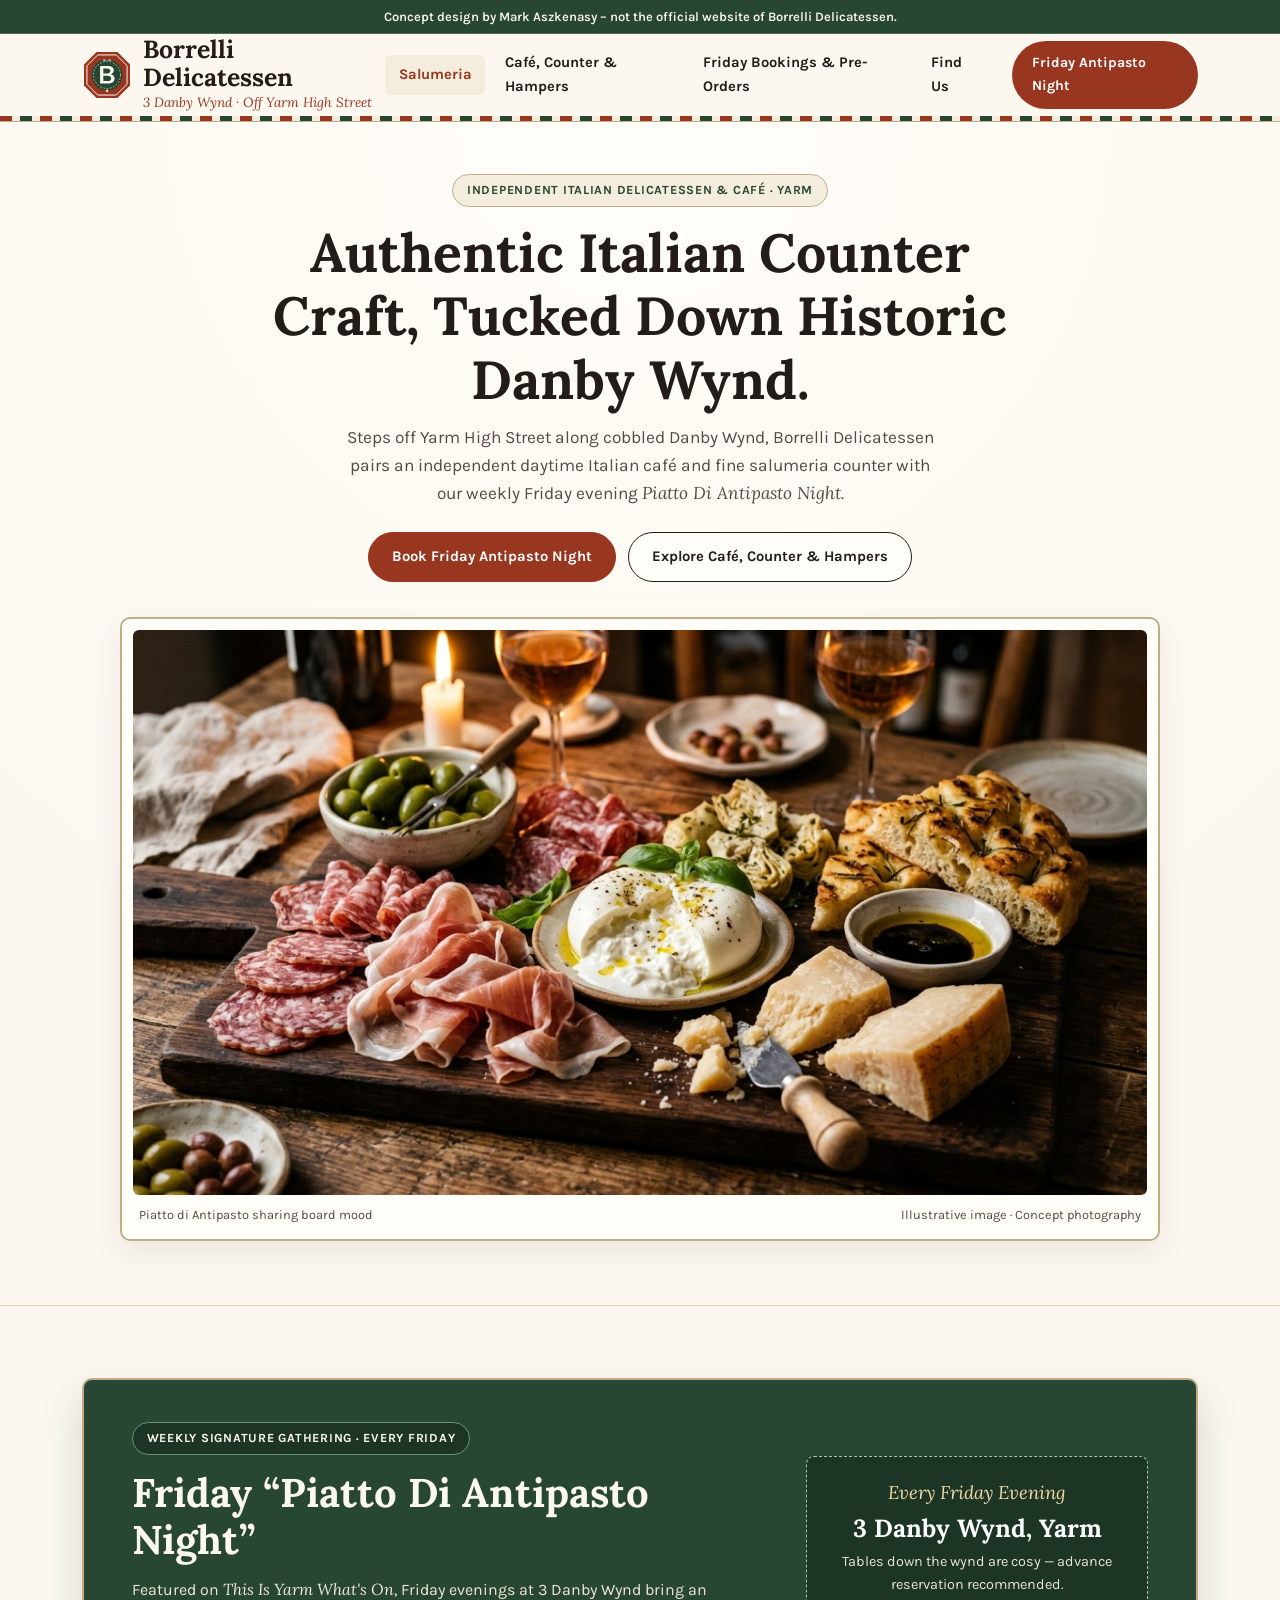
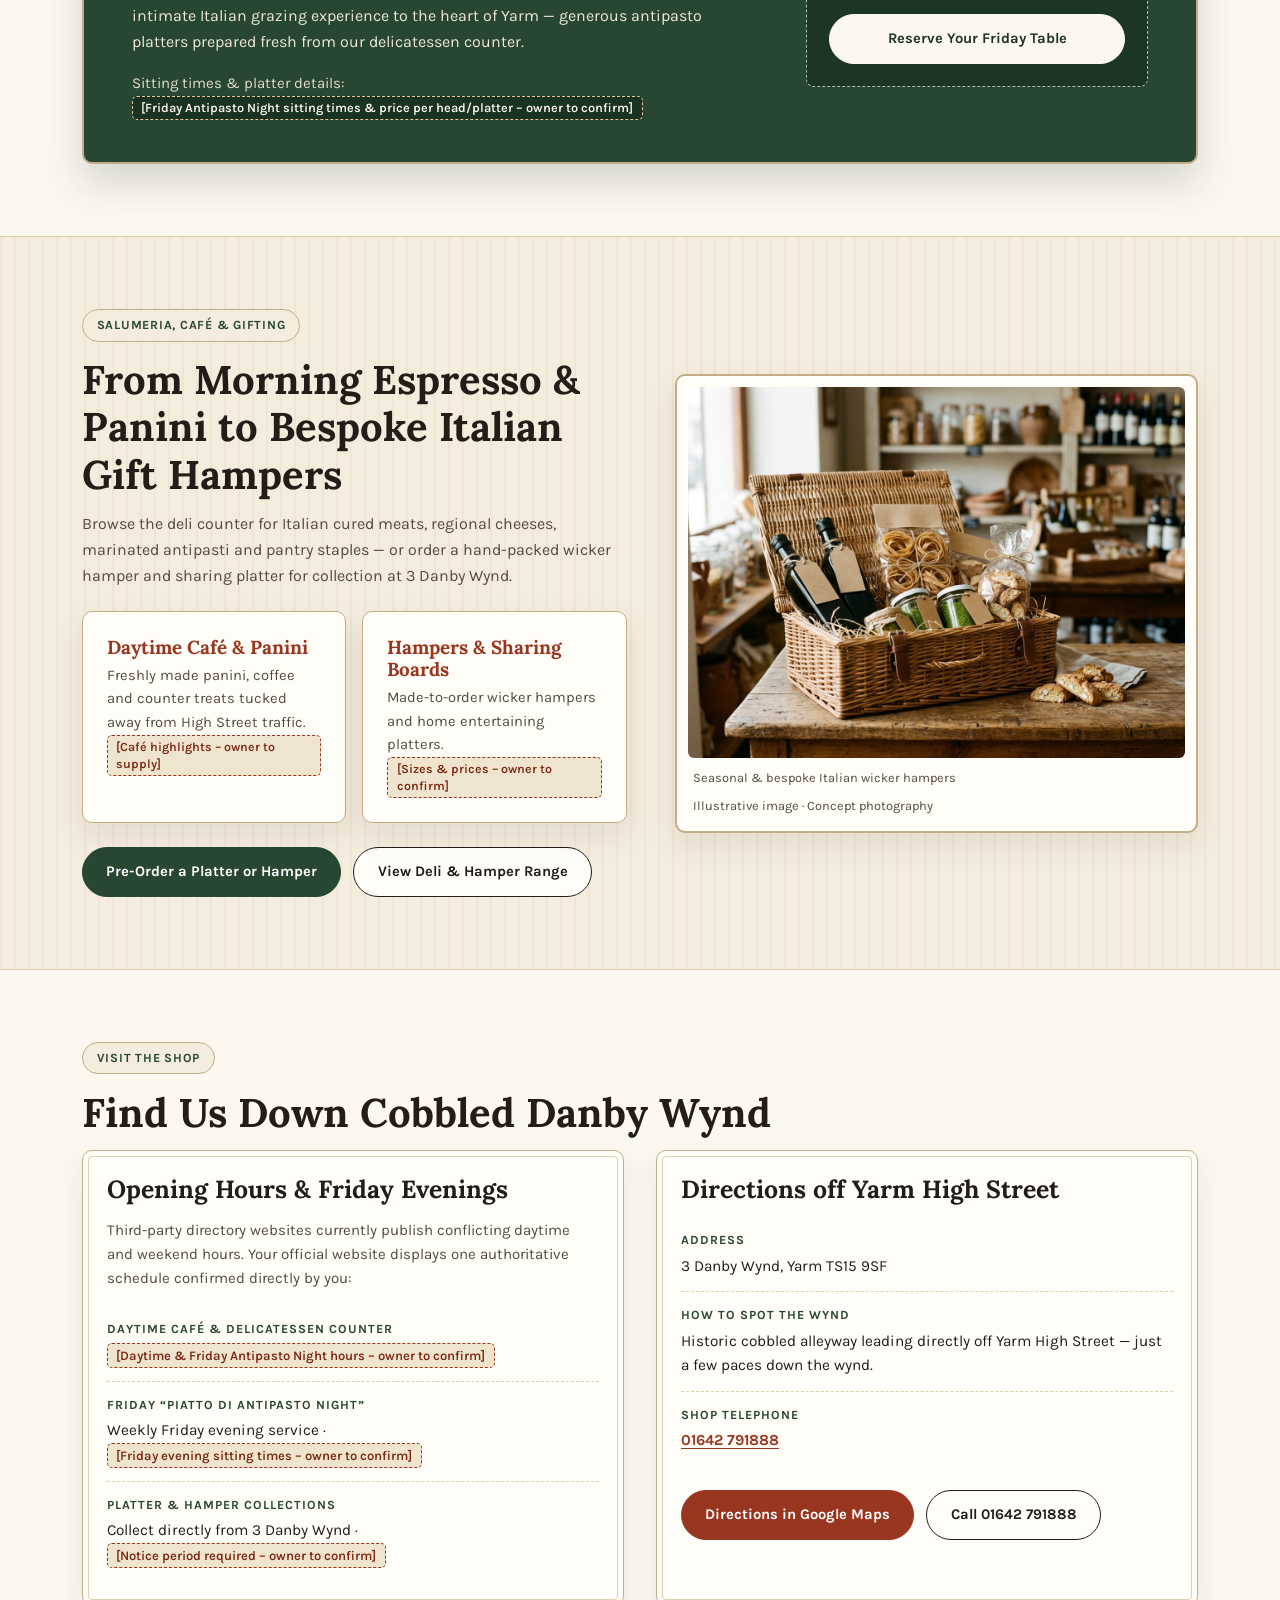
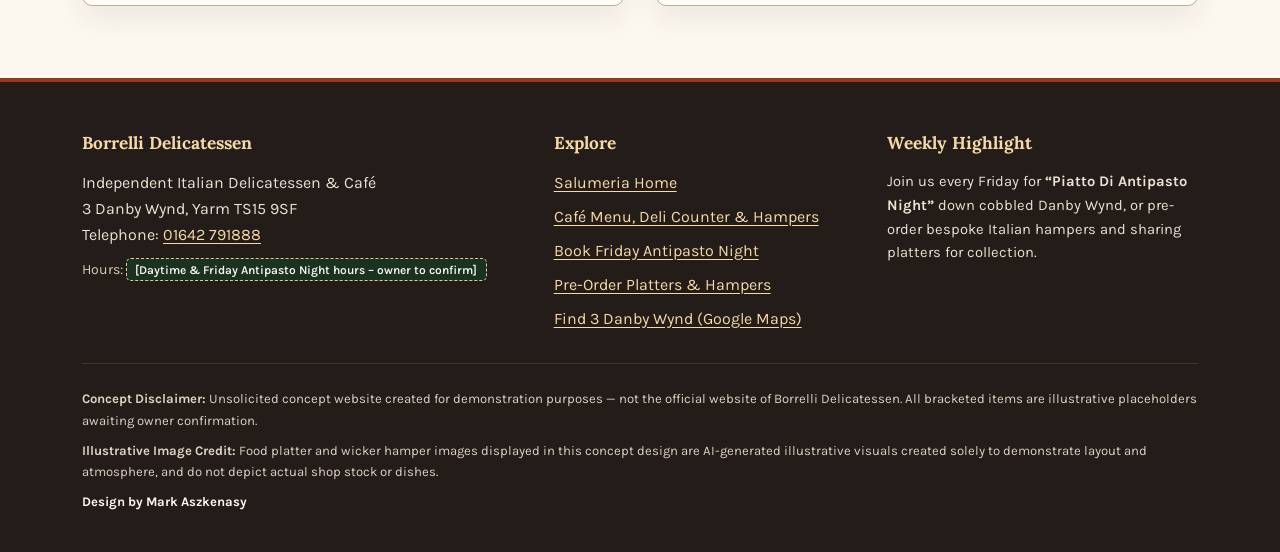
==== index.html @ efe74fcf "Initial draft concept website for borrelli-demo" ====
<!DOCTYPE html>
<html lang="en-GB">
<head>
  <meta charset="utf-8">
  <meta name="viewport" content="width=device-width, initial-scale=1">
  <meta name="robots" content="noindex, nofollow">
  <title>Borrelli Delicatessen | 3 Danby Wynd, Yarm (Concept Demo)</title>
  <meta name="description" content="Concept website for Borrelli Delicatessen — independent Italian delicatessen, café and Friday Piatto Di Antipasto Night at 3 Danby Wynd, off Yarm High Street.">
  <link rel="icon" type="image/svg+xml" href="favicon.svg">
  <link rel="stylesheet" href="css/styles.css">
</head>
<body>
  <a class="skip-link" href="#main-content">Skip to main content</a>

  <div class="concept-banner" role="region" aria-label="Concept website notice">
    <p>Concept design by Mark Aszkenasy – not the official website of Borrelli Delicatessen.</p>
  </div>

  <header class="site-header">
    <div class="container site-header__inner">
      <a class="shop-brand" href="index.html">
        <img class="shop-brand__seal" src="images/logo-mark.svg" width="76" height="76" alt="Borrelli Delicatessen crest">
        <span class="shop-brand__copy">
          <span class="shop-brand__title">Borrelli Delicatessen</span>
          <span class="shop-brand__wynd">3 Danby Wynd · Off Yarm High Street</span>
        </span>
      </a>

      <button class="nav-toggle" type="button" data-nav-toggle aria-expanded="false" aria-controls="primary-nav">
        <span class="nav-toggle__icon" aria-hidden="true">
          <span></span><span></span><span></span>
        </span>
        <span>Menu</span>
      </button>

      <nav class="site-nav" id="primary-nav" data-site-nav aria-label="Primary navigation">
        <ul class="site-nav__list">
          <li><a class="site-nav__link" href="index.html" aria-current="page">Salumeria</a></li>
          <li><a class="site-nav__link" href="menu-deli.html">Café, Counter &amp; Hampers</a></li>
          <li><a class="site-nav__link" href="orders-bookings.html">Friday Bookings &amp; Pre-Orders</a></li>
          <li><a class="site-nav__link" href="#danby-wynd">Find Us</a></li>
        </ul>
        <a class="site-nav__cta" href="orders-bookings.html#antipasto-booking">Friday Antipasto Night</a>
      </nav>
    </div>
    <div class="salumeria-trim" aria-hidden="true"></div>
  </header>

  <main id="main-content">
    <!-- Hero: Inviting Danby Wynd Salumeria -->
    <section class="salumeria-hero" aria-labelledby="hero-heading">
      <div class="container">
        <div class="salumeria-hero__intro">
          <span class="wynd-stamp">Independent Italian Delicatessen &amp; Café · Yarm</span>
          <h1 id="hero-heading">Authentic Italian Counter Craft, Tucked Down Historic Danby Wynd.</h1>
          <p>
            Steps off Yarm High Street along cobbled Danby Wynd, Borrelli Delicatessen pairs an independent daytime Italian café and fine salumeria counter with our weekly Friday evening <span class="serif-italic">Piatto Di Antipasto Night</span>.
          </p>
          <div class="btn-row">
            <a class="btn btn--terracotta" href="orders-bookings.html#antipasto-booking">Book Friday Antipasto Night</a>
            <a class="btn btn--cream-outline" href="menu-deli.html">Explore Café, Counter &amp; Hampers</a>
          </div>
        </div>

        <figure class="salumeria-frame">
          <img
            src="images/hero.jpg"
            width="1440"
            height="803"
            alt="Generous Italian Piatto di Antipasto platter with cured salumi, artisanal cheeses, olives and rustic bread"
          >
          <figcaption>
            <span>Piatto di Antipasto sharing board mood</span>
            <span>Illustrative image · Concept photography</span>
          </figcaption>
        </figure>
      </div>
    </section>

    <!-- Signature Spotlight: Weekly Friday "Piatto Di Antipasto Night" -->
    <section class="section" aria-labelledby="friday-heading">
      <div class="container">
        <div class="antipasto-spotlight basil-surface">
          <div class="antipasto-spotlight__grid">
            <div>
              <span class="wynd-stamp">Weekly Signature Gathering · Every Friday</span>
              <h2 id="friday-heading">Friday “Piatto Di Antipasto Night”</h2>
              <p style="color: #EFE8DA; margin: 0 0 1rem; max-width: 58ch;">
                Featured on <span class="serif-italic">This Is Yarm What's On</span>, Friday evenings at 3 Danby Wynd bring an intimate Italian grazing experience to the heart of Yarm — generous antipasto platters prepared fresh from our delicatessen counter.
              </p>
              <p style="margin: 0; font-size: 0.94rem; color: #E4DCCB;">
                Sitting times &amp; platter details: <span class="ph">[Friday Antipasto Night sitting times &amp; price per head/platter – owner to confirm]</span>
              </p>
            </div>

            <div class="antipasto-ticket">
              <p class="antipasto-ticket__day">Every Friday Evening</p>
              <h3 style="color: #FFFFFF; margin-bottom: 0.45rem;">3 Danby Wynd, Yarm</h3>
              <p class="antipasto-ticket__detail">
                Tables down the wynd are cosy — advance reservation recommended.
              </p>
              <a class="btn btn--on-basil" style="width: 100%;" href="orders-bookings.html#antipasto-booking">
                Reserve Your Friday Table
              </a>
            </div>
          </div>
        </div>
      </div>
    </section>

    <!-- Deli Counter, Daytime Café & Gift Hampers Showcase -->
    <section class="section section--butcher" aria-labelledby="deli-hampers-heading">
      <div class="container two-col-showcase">
        <div>
          <span class="wynd-stamp">Salumeria, Café &amp; Gifting</span>
          <h2 id="deli-hampers-heading">From Morning Espresso &amp; Panini to Bespoke Italian Gift Hampers</h2>
          <p style="color: var(--walnut-muted); margin-top: 0;">
            Browse the deli counter for Italian cured meats, regional cheeses, marinated antipasti and pantry staples — or order a hand-packed wicker hamper and sharing platter for collection at 3 Danby Wynd.
          </p>

          <div class="counter-pillars">
            <article class="deli-card">
              <h3>Daytime Café &amp; Panini</h3>
              <p>
                Freshly made panini, coffee and counter treats tucked away from High Street traffic.
                <span class="ph">[Café highlights – owner to supply]</span>
              </p>
            </article>

            <article class="deli-card">
              <h3>Hampers &amp; Sharing Boards</h3>
              <p>
                Made-to-order wicker hampers and home entertaining platters.
                <span class="ph">[Sizes &amp; prices – owner to confirm]</span>
              </p>
            </article>
          </div>

          <div class="btn-row">
            <a class="btn btn--basil" href="orders-bookings.html#hamper-preorder">Pre-Order a Platter or Hamper</a>
            <a class="btn btn--cream-outline" href="menu-deli.html#panel-hampers">View Deli &amp; Hamper Range</a>
          </div>
        </div>

        <figure class="salumeria-frame salumeria-frame--hamper">
          <img
            src="images/feature.jpg"
            width="1200"
            height="896"
            alt="Traditional wicker gift hamper filled with Italian olive oil, artisan pasta, preserves and delicatessen treats"
            loading="lazy"
          >
          <figcaption>
            <span>Seasonal &amp; bespoke Italian wicker hampers</span>
            <span>Illustrative image · Concept photography</span>
          </figcaption>
        </figure>
      </div>
    </section>

    <!-- Find Us Down Danby Wynd & Verified Contact Details -->
    <section class="section" id="danby-wynd" aria-labelledby="find-heading">
      <div class="container">
        <span class="wynd-stamp">Visit the Shop</span>
        <h2 id="find-heading">Find Us Down Cobbled Danby Wynd</h2>

        <div class="wynd-visit-grid">
          <div class="deli-card deli-card--framed">
            <h3>Opening Hours &amp; Friday Evenings</h3>
            <p style="color: var(--walnut-muted); margin-top: 0; font-size: 0.94rem;">
              Third-party directory websites currently publish conflicting daytime and weekend hours. Your official website displays one authoritative schedule confirmed directly by you:
            </p>
            <dl class="info-dl">
              <div class="info-dl__row">
                <dt>Daytime Café &amp; Delicatessen Counter</dt>
                <dd><span class="ph">[Daytime &amp; Friday Antipasto Night hours – owner to confirm]</span></dd>
              </div>
              <div class="info-dl__row">
                <dt>Friday “Piatto Di Antipasto Night”</dt>
                <dd>Weekly Friday evening service · <span class="ph">[Friday evening sitting times – owner to confirm]</span></dd>
              </div>
              <div class="info-dl__row">
                <dt>Platter &amp; Hamper Collections</dt>
                <dd>Collect directly from 3 Danby Wynd · <span class="ph">[Notice period required – owner to confirm]</span></dd>
              </div>
            </dl>
          </div>

          <div class="deli-card deli-card--framed">
            <h3>Directions off Yarm High Street</h3>
            <dl class="info-dl" style="margin-top: 0.35rem;">
              <div class="info-dl__row">
                <dt>Address</dt>
                <dd>3 Danby Wynd, Yarm TS15 9SF</dd>
              </div>
              <div class="info-dl__row">
                <dt>How to Spot the Wynd</dt>
                <dd>Historic cobbled alleyway leading directly off Yarm High Street — just a few paces down the wynd.</dd>
              </div>
              <div class="info-dl__row">
                <dt>Shop Telephone</dt>
                <dd><a href="tel:01642791888"><strong>01642 791888</strong></a></dd>
              </div>
            </dl>

            <div class="btn-row">
              <a
                class="btn btn--terracotta"
                href="https://www.google.com/maps/search/?api=1&amp;query=Borrelli+Delicatessen+3+Danby+Wynd+Yarm+TS15+9SF"
                target="_blank"
                rel="noopener noreferrer"
              >Directions in Google Maps</a>
              <a class="btn btn--cream-outline" href="tel:01642791888">Call 01642 791888</a>
            </div>
          </div>
        </div>
      </div>
    </section>
  </main>

  <footer class="site-footer">
    <div class="container">
      <div class="footer-grid">
        <div>
          <p class="footer-title">Borrelli Delicatessen</p>
          <p style="margin: 0 0 0.65rem; color: #EAE1D3;">
            Independent Italian Delicatessen &amp; Café<br>
            3 Danby Wynd, Yarm TS15 9SF<br>
            Telephone: <a href="tel:01642791888">01642 791888</a>
          </p>
          <p style="margin: 0; font-size: 0.88rem; color: #D7CBB9;">
            Hours: <span class="ph">[Daytime &amp; Friday Antipasto Night hours – owner to confirm]</span>
          </p>
        </div>

        <div>
          <p class="footer-title">Explore</p>
          <ul class="footer-links">
            <li><a href="index.html">Salumeria Home</a></li>
            <li><a href="menu-deli.html">Café Menu, Deli Counter &amp; Hampers</a></li>
            <li><a href="orders-bookings.html#antipasto-booking">Book Friday Antipasto Night</a></li>
            <li><a href="orders-bookings.html#hamper-preorder">Pre-Order Platters &amp; Hampers</a></li>
            <li><a href="https://www.google.com/maps/search/?api=1&amp;query=Borrelli+Delicatessen+3+Danby+Wynd+Yarm+TS15+9SF" target="_blank" rel="noopener noreferrer">Find 3 Danby Wynd (Google Maps)</a></li>
          </ul>
        </div>

        <div>
          <p class="footer-title">Weekly Highlight</p>
          <p style="margin: 0; font-size: 0.92rem; color: #EAE1D3;">
            Join us every Friday for <strong>“Piatto Di Antipasto Night”</strong> down cobbled Danby Wynd, or pre-order bespoke Italian hampers and sharing platters for collection.
          </p>
        </div>
      </div>

      <div class="footer-disclaimers">
        <p><strong>Concept Disclaimer:</strong> Unsolicited concept website created for demonstration purposes — not the official website of Borrelli Delicatessen. All bracketed items are illustrative placeholders awaiting owner confirmation.</p>
        <p><strong>Illustrative Image Credit:</strong> Food platter and wicker hamper images displayed in this concept design are AI-generated illustrative visuals created solely to demonstrate layout and atmosphere, and do not depict actual shop stock or dishes.</p>
        <p class="footer-credit">Design by Mark Aszkenasy</p>
      </div>
    </div>
  </footer>

  <!-- Solid Opaque Sticky Mobile Action Bar -->
  <nav class="mobile-action-bar" aria-label="Quick mobile actions">
    <a class="mobile-action-bar__btn" href="tel:01642791888">Call</a>
    <a class="mobile-action-bar__btn" href="menu-deli.html">Deli &amp; Menu</a>
    <a class="mobile-action-bar__btn mobile-action-bar__btn--primary" href="orders-bookings.html">Friday / Order</a>
  </nav>

  <script src="js/main.js"></script>
</body>
</html>
---- css/styles.css ----
/* ==========================================================================
   Borrelli Delicatessen — Concept Stylesheet
   Aesthetic: Classic Danby Wynd Salumeria (Tuscan Cream, Sienna & Basil)
   ========================================================================== */

@font-face {
  font-family: 'Lora';
  src: url('../fonts/lora-latin.woff2') format('woff2');
  font-weight: 400 700;
  font-style: normal;
  font-display: swap;
}

@font-face {
  font-family: 'Lora';
  src: url('../fonts/lora-latin-italic.woff2') format('woff2');
  font-weight: 400 700;
  font-style: italic;
  font-display: swap;
}

@font-face {
  font-family: 'Karla';
  src: url('../fonts/karla-latin.woff2') format('woff2');
  font-weight: 300 700;
  font-style: normal;
  font-display: swap;
}

:root {
  --bg-cream: #FCF8F0;
  --bg-butcher: #F4ECDC;
  --bg-paper: #FFFDF8;
  --terracotta: #99361F;
  --terracotta-deep: #7A2714;
  --basil: #274732;
  --basil-deep: #1C3525;
  --basil-soft: #E5EFE8;
  --walnut: #231C18;
  --walnut-muted: #58493F;
  --border-warm: #DECFAF;
  --border-strong: #C2AD88;
  --error-red: #8B1E1E;
  --error-bg: #FDF0EE;

  --font-serif: 'Lora', Georgia, 'Times New Roman', serif;
  --font-sans: 'Karla', -apple-system, BlinkMacSystemFont, 'Segoe UI', sans-serif;

  --container-max: 1180px;
  --radius-card: 10px;
  --radius-pill: 999px;
  --shadow-craft: 0 12px 30px rgba(35, 28, 24, 0.08);
}

*,
*::before,
*::after {
  box-sizing: border-box;
}

html {
  font-size: 16px;
  scroll-behavior: smooth;
  max-width: 100%;
  overflow-x: clip;
}

body {
  margin: 0;
  font-family: var(--font-sans);
  font-weight: 400;
  line-height: 1.62;
  color: var(--walnut);
  background-color: var(--bg-cream);
  max-width: 100%;
  overflow-x: clip;
  padding-bottom: 4.85rem; /* Space for solid sticky mobile bar */
  -webkit-font-smoothing: antialiased;
}

@media (min-width: 880px) {
  body {
    padding-bottom: 0;
  }
}

img,
svg {
  max-width: 100%;
  height: auto;
  display: block;
}

a {
  color: var(--terracotta);
  text-underline-offset: 3px;
  transition: color 0.18s ease, background-color 0.18s ease, border-color 0.18s ease;
}

a:hover {
  color: var(--basil);
}

:focus-visible {
  outline: 3px solid var(--terracotta);
  outline-offset: 2px;
}

.basil-surface :focus-visible,
.concept-banner :focus-visible,
.site-footer :focus-visible,
.mobile-action-bar :focus-visible {
  outline: 3px solid #F5D9A6;
  outline-offset: 2px;
}

.skip-link {
  position: absolute;
  left: -9999px;
  top: 0;
  z-index: 2000;
  background: var(--terracotta);
  color: #FFFFFF;
  padding: 0.75rem 1.25rem;
  font-weight: 700;
  border-radius: var(--radius-pill);
  text-decoration: none;
}

.skip-link:focus {
  left: 0.75rem;
  top: 0.75rem;
}

.container {
  width: 100%;
  max-width: var(--container-max);
  margin: 0 auto;
  padding: 0 1.125rem;
}

@media (min-width: 768px) {
  .container {
    padding: 0 2rem;
  }
}

/* ==========================================================================
   Placeholder Tags (.ph) — Transparent Owner Confirmation Markers
   ========================================================================== */
.ph {
  display: inline-block;
  font-family: var(--font-sans);
  font-size: 0.85em;
  font-weight: 600;
  font-style: normal;
  line-height: 1.35;
  padding: 0.16rem 0.52rem;
  border-radius: 5px;
  background-color: #EFE4CE;
  color: #7A2714;
  border: 1px dashed var(--terracotta);
  overflow-wrap: anywhere;
  word-break: break-word;
  vertical-align: baseline;
}

.basil-surface .ph,
.site-footer .ph {
  background-color: #1A3222;
  color: #FCF8F0;
  border-color: #E8C794;
}

/* ==========================================================================
   1. Persistent Top Concept Disclaimer Banner
   ========================================================================== */
.concept-banner {
  background-color: var(--basil);
  color: var(--bg-cream);
  border-bottom: 1px solid #496E55;
  font-size: 0.75rem;
  line-height: 1.35;
  padding: 0.42rem 0.85rem;
  text-align: center;
}

.concept-banner p {
  margin: 0 auto;
  max-width: var(--container-max);
  font-weight: 600;
}

@media (min-width: 768px) {
  .concept-banner {
    font-size: 0.8125rem;
    padding: 0.48rem 1.5rem;
  }
}

/* ==========================================================================
   2. Salumeria Shopfront Header & Butcher-Paper Pinstripe Trim
   ========================================================================== */
.site-header {
  position: sticky;
  top: 0;
  z-index: 900;
  background-color: var(--bg-cream);
  border-bottom: 1px solid var(--border-strong);
}

/* Subtle Tuscan salumeria pinstripe rule under header */
.salumeria-trim {
  height: 5px;
  background: repeating-linear-gradient(
    90deg,
    var(--terracotta) 0px,
    var(--terracotta) 12px,
    var(--bg-butcher) 12px,
    var(--bg-butcher) 20px,
    var(--basil) 20px,
    var(--basil) 32px,
    var(--bg-butcher) 32px,
    var(--bg-butcher) 40px
  );
}

.site-header__inner {
  display: flex;
  align-items: center;
  justify-content: space-between;
  min-height: 4.5rem;
  gap: 0.75rem;
}

.shop-brand {
  display: inline-flex;
  align-items: center;
  gap: 0.7rem;
  text-decoration: none;
  color: var(--walnut);
  min-width: 0;
}

.shop-brand__seal {
  width: 2.75rem;
  height: 2.75rem;
  flex-shrink: 0;
}

.shop-brand__copy {
  display: flex;
  flex-direction: column;
  min-width: 0;
}

.shop-brand__title {
  font-family: var(--font-serif);
  font-size: 1.32rem;
  font-weight: 700;
  line-height: 1.1;
  color: var(--walnut);
}

.shop-brand__wynd {
  font-family: var(--font-serif);
  font-style: italic;
  font-size: 0.78rem;
  color: var(--terracotta);
  margin-top: 0.08rem;
}

@media (min-width: 768px) {
  .site-header__inner {
    min-height: 5.15rem;
  }
  .shop-brand__seal {
    width: 3.1rem;
    height: 3.1rem;
  }
  .shop-brand__title {
    font-size: 1.55rem;
  }
  .shop-brand__wynd {
    font-size: 0.84rem;
  }
}

.nav-toggle {
  display: inline-flex;
  align-items: center;
  gap: 0.45rem;
  background-color: var(--bg-paper);
  color: var(--walnut);
  border: 1.5px solid var(--border-strong);
  border-radius: var(--radius-pill);
  padding: 0.5rem 0.95rem;
  font-family: var(--font-sans);
  font-size: 0.84rem;
  font-weight: 700;
  cursor: pointer;
  min-height: 44px;
}

.nav-toggle:hover {
  background-color: var(--bg-butcher);
}

.nav-toggle__icon {
  width: 16px;
  height: 12px;
  position: relative;
  display: inline-block;
}

.nav-toggle__icon span {
  position: absolute;
  left: 0;
  width: 100%;
  height: 2px;
  border-radius: 2px;
  background-color: var(--walnut);
  transition: transform 0.2s ease, opacity 0.2s ease, top 0.2s ease;
}

.nav-toggle__icon span:nth-child(1) { top: 0; }
.nav-toggle__icon span:nth-child(2) { top: 5px; }
.nav-toggle__icon span:nth-child(3) { top: 10px; }

.nav-toggle[aria-expanded="true"] .nav-toggle__icon span:nth-child(1) {
  top: 5px;
  transform: rotate(45deg);
}
.nav-toggle[aria-expanded="true"] .nav-toggle__icon span:nth-child(2) {
  opacity: 0;
}
.nav-toggle[aria-expanded="true"] .nav-toggle__icon span:nth-child(3) {
  top: 5px;
  transform: rotate(-45deg);
}

.site-nav {
  display: none;
  position: absolute;
  top: 100%;
  left: 0;
  right: 0;
  background-color: var(--bg-cream);
  border-bottom: 3px solid var(--terracotta);
  padding: 1rem 1.125rem 1.4rem;
  box-shadow: 0 16px 32px rgba(35, 28, 24, 0.16);
}

.site-nav.is-open {
  display: block;
}

.site-nav__list {
  list-style: none;
  margin: 0;
  padding: 0;
  display: flex;
  flex-direction: column;
  gap: 0.35rem;
}

.site-nav__link {
  display: block;
  padding: 0.72rem 0.75rem;
  font-size: 0.98rem;
  font-weight: 700;
  text-decoration: none;
  color: var(--walnut);
  border-radius: 6px;
}

.site-nav__link:hover {
  background-color: var(--bg-butcher);
  color: var(--terracotta);
}

.site-nav__link[aria-current="page"] {
  background-color: var(--bg-butcher);
  color: var(--terracotta);
}

.site-nav__cta {
  margin-top: 0.75rem;
  display: inline-flex;
  justify-content: center;
  align-items: center;
  width: 100%;
  min-height: 46px;
  padding: 0.68rem 1.25rem;
  background-color: var(--terracotta);
  color: #FFFFFF;
  text-decoration: none;
  font-size: 0.88rem;
  font-weight: 700;
  border-radius: var(--radius-pill);
}

.site-nav__cta:hover {
  background-color: var(--terracotta-deep);
  color: #FFFFFF;
}

@media (min-width: 880px) {
  .nav-toggle {
    display: none;
  }
  .site-nav {
    display: flex !important;
    position: static;
    background: transparent;
    border: 0;
    padding: 0;
    box-shadow: none;
    align-items: center;
    gap: 1.25rem;
  }
  .site-nav__list {
    flex-direction: row;
    align-items: center;
    gap: 0.4rem;
  }
  .site-nav__link {
    padding: 0.5rem 0.85rem;
    font-size: 0.92rem;
  }
  .site-nav__cta {
    margin-top: 0;
    width: auto;
    min-height: 42px;
  }
}

/* ==========================================================================
   3. Typography, Stamps & Craft Buttons
   ========================================================================== */
.wynd-stamp {
  display: inline-flex;
  align-items: center;
  gap: 0.45rem;
  padding: 0.32rem 0.85rem;
  border-radius: var(--radius-pill);
  background-color: var(--bg-butcher);
  border: 1px solid var(--border-strong);
  color: var(--basil);
  font-size: 0.78rem;
  font-weight: 700;
  letter-spacing: 0.06em;
  text-transform: uppercase;
  margin-bottom: 0.9rem;
}

.basil-surface .wynd-stamp {
  background-color: var(--basil-deep);
  border-color: #6B9478;
  color: #FCF8F0;
}

h1, h2, h3, h4 {
  font-family: var(--font-serif);
  font-weight: 700;
  line-height: 1.18;
  margin: 0 0 0.85rem;
  color: inherit;
}

h1 {
  font-size: clamp(2rem, 4.7vw, 3.35rem);
}

h2 {
  font-size: clamp(1.68rem, 3.4vw, 2.5rem);
}

h3 {
  font-size: clamp(1.25rem, 2.2vw, 1.55rem);
}

.serif-italic {
  font-family: var(--font-serif);
  font-style: italic;
  font-weight: 400;
}

.btn-row {
  display: flex;
  flex-wrap: wrap;
  gap: 0.75rem;
  margin-top: 1.5rem;
}

.btn {
  display: inline-flex;
  align-items: center;
  justify-content: center;
  gap: 0.45rem;
  min-height: 48px;
  padding: 0.75rem 1.45rem;
  font-family: var(--font-sans);
  font-size: 0.92rem;
  font-weight: 700;
  text-decoration: none;
  border-radius: var(--radius-pill);
  border: 1.5px solid transparent;
  cursor: pointer;
  text-align: center;
}

.btn--terracotta {
  background-color: var(--terracotta);
  color: #FFFFFF;
  border-color: var(--terracotta);
}

.btn--terracotta:hover {
  background-color: var(--terracotta-deep);
  border-color: var(--terracotta-deep);
  color: #FFFFFF;
}

.btn--basil {
  background-color: var(--basil);
  color: #FFFFFF;
  border-color: var(--basil);
}

.btn--basil:hover {
  background-color: var(--basil-deep);
  border-color: var(--basil-deep);
  color: #FFFFFF;
}

.btn--cream-outline {
  background-color: var(--bg-paper);
  color: var(--walnut);
  border-color: var(--walnut);
}

.btn--cream-outline:hover {
  background-color: var(--walnut);
  color: var(--bg-cream);
}

.btn--on-basil {
  background-color: #FCF8F0;
  color: var(--basil-deep);
  border-color: #FCF8F0;
}

.btn--on-basil:hover {
  background-color: var(--bg-butcher);
  color: var(--walnut);
}

/* ==========================================================================
   4. Salumeria Butcher-Paper Pinstripe Surfaces & Double-Framed Cards
   ========================================================================== */
.section {
  padding: 3rem 0;
}

@media (min-width: 960px) {
  .section {
    padding: 4.5rem 0;
  }
}

.section--butcher {
  background-color: var(--bg-butcher);
  background-image: repeating-linear-gradient(
    90deg,
    rgba(153, 54, 31, 0.045) 0px,
    rgba(153, 54, 31, 0.045) 2px,
    transparent 2px,
    transparent 14px
  );
  border-top: 1px solid var(--border-warm);
  border-bottom: 1px solid var(--border-warm);
}

/* Traditional Double-Rule Italian Deli Label Card */
.deli-card {
  background-color: var(--bg-paper);
  border: 1px solid var(--border-strong);
  border-radius: var(--radius-card);
  padding: 1.5rem;
  box-shadow: var(--shadow-craft);
  position: relative;
}

.deli-card--framed {
  outline: 1px solid var(--border-warm);
  outline-offset: -7px;
}

/* ==========================================================================
   5. Inviting Danby Wynd Hero (Centered Boutique Header + Framed Platter)
   ========================================================================== */
.salumeria-hero {
  padding: 2.25rem 0 3rem;
  background: radial-gradient(circle at 50% 0%, #FFFDF8 0%, var(--bg-cream) 72%);
  border-bottom: 1px solid var(--border-warm);
}

@media (min-width: 960px) {
  .salumeria-hero {
    padding: 3.25rem 0 4rem;
  }
}

.salumeria-hero__intro {
  max-width: 780px;
  margin: 0 auto 2.15rem;
  text-align: center;
}

.salumeria-hero__intro p {
  font-size: 1.08rem;
  color: var(--walnut-muted);
  margin: 0 auto;
  max-width: 60ch;
}

.salumeria-hero__intro .btn-row {
  justify-content: center;
}

.salumeria-frame {
  margin: 0 auto;
  max-width: 1040px;
  background-color: var(--bg-paper);
  border: 2px solid var(--border-strong);
  border-radius: var(--radius-card);
  padding: 0.7rem;
  box-shadow: var(--shadow-craft);
}

.salumeria-frame img {
  width: 100%;
  border-radius: 6px;
  aspect-ratio: 1440 / 803;
  object-fit: cover;
  background-color: #E8DEC8;
}

.salumeria-frame--hamper img {
  aspect-ratio: 1200 / 896;
}

.salumeria-frame figcaption {
  padding: 0.6rem 0.35rem 0.15rem;
  font-size: 0.8rem;
  color: var(--walnut-muted);
  display: flex;
  justify-content: space-between;
  align-items: center;
  flex-wrap: wrap;
  gap: 0.5rem;
}

/* ==========================================================================
   6. Spotlight Feature Card — Friday "Piatto Di Antipasto Night"
   ========================================================================== */
.antipasto-spotlight {
  background-color: var(--basil);
  color: var(--bg-cream);
  border-radius: var(--radius-card);
  border: 2px solid var(--border-strong);
  padding: 1.75rem 1.35rem;
  box-shadow: 0 18px 40px rgba(28, 53, 37, 0.18);
  position: relative;
}

@media (min-width: 768px) {
  .antipasto-spotlight {
    padding: 2.65rem 3rem;
  }
}

.antipasto-spotlight__grid {
  display: grid;
  grid-template-columns: 1fr;
  gap: 1.75rem;
  align-items: center;
}

@media (min-width: 900px) {
  .antipasto-spotlight__grid {
    grid-template-columns: 1.3fr 0.7fr;
    gap: 2.5rem;
  }
}

.antipasto-ticket {
  background-color: var(--basil-deep);
  border: 1px dashed #A8C4B0;
  border-radius: 8px;
  padding: 1.35rem;
  text-align: center;
}

.antipasto-ticket__day {
  font-family: var(--font-serif);
  font-style: italic;
  font-size: 1.15rem;
  color: #F5D9A6;
  margin: 0 0 0.35rem;
}

.antipasto-ticket__detail {
  font-size: 0.9rem;
  color: #EAE4D7;
  margin: 0 0 1.1rem;
}

/* ==========================================================================
   7. Deli Counter & Wicker Gift Hampers Split
   ========================================================================== */
.two-col-showcase {
  display: grid;
  grid-template-columns: 1fr;
  gap: 2rem;
  align-items: center;
}

@media (min-width: 940px) {
  .two-col-showcase {
    grid-template-columns: 1.02fr 0.98fr;
    gap: 3rem;
  }
}

.counter-pillars {
  display: grid;
  grid-template-columns: 1fr;
  gap: 1rem;
  margin-top: 1.35rem;
}

@media (min-width: 620px) {
  .counter-pillars {
    grid-template-columns: 1fr 1fr;
  }
}

.counter-pillars h3 {
  font-size: 1.18rem;
  color: var(--terracotta);
  margin-bottom: 0.35rem;
}

.counter-pillars p {
  margin: 0;
  font-size: 0.92rem;
  color: var(--walnut-muted);
}

/* ==========================================================================
   8. Danby Wynd Directions & Hours Notice
   ========================================================================== */
.wynd-visit-grid {
  display: grid;
  grid-template-columns: 1fr;
  gap: 1.5rem;
}

@media (min-width: 880px) {
  .wynd-visit-grid {
    grid-template-columns: 1fr 1fr;
    gap: 2rem;
  }
}

.info-dl {
  margin: 1rem 0 0;
  padding: 0;
}

.info-dl__row {
  padding: 0.8rem 0;
  border-bottom: 1px dashed var(--border-warm);
}

.info-dl__row:last-child {
  border-bottom: 0;
}

.info-dl dt {
  font-size: 0.78rem;
  font-weight: 700;
  letter-spacing: 0.08em;
  text-transform: uppercase;
  color: var(--basil);
  margin-bottom: 0.2rem;
}

.info-dl dd {
  margin: 0;
  color: var(--walnut);
  font-size: 0.96rem;
}

/* ==========================================================================
   9. Subpage Banner & Accessible Pill Tabs (Menu-Deli & Orders-Bookings)
   ========================================================================== */
.subpage-banner {
  padding: 2.25rem 0 2.5rem;
  background-color: var(--bg-butcher);
  border-bottom: 1px solid var(--border-strong);
}

.subpage-banner p {
  max-width: 62ch;
  color: var(--walnut-muted);
  font-size: 1.04rem;
  margin: 0;
}

.pill-tablist {
  display: flex;
  flex-direction: column;
  gap: 0.55rem;
  margin-bottom: 2rem;
}

@media (min-width: 680px) {
  .pill-tablist {
    flex-direction: row;
    flex-wrap: wrap;
    gap: 0.65rem;
  }
}

.pill-tab {
  appearance: none;
  background-color: var(--bg-paper);
  color: var(--walnut);
  border: 1.5px solid var(--border-strong);
  border-radius: var(--radius-pill);
  padding: 0.75rem 1.35rem;
  font-family: var(--font-sans);
  font-size: 0.92rem;
  font-weight: 700;
  cursor: pointer;
  min-height: 48px;
  text-align: left;
  transition: background-color 0.18s ease, color 0.18s ease, border-color 0.18s ease;
}

@media (min-width: 680px) {
  .pill-tab {
    text-align: center;
  }
}

.pill-tab:hover {
  background-color: var(--bg-butcher);
}

.pill-tab[aria-selected="true"] {
  background-color: var(--terracotta);
  color: #FFFFFF;
  border-color: var(--terracotta);
}

.tab-panel[hidden] {
  display: none;
}

/* Deli Counter & Café Menu Tickets */
.deli-menu-grid {
  display: grid;
  grid-template-columns: 1fr;
  gap: 1.5rem;
}

@media (min-width: 860px) {
  .deli-menu-grid--two {
    grid-template-columns: 1fr 1fr;
  }
}

.counter-list {
  list-style: none;
  margin: 0;
  padding: 0;
}

.counter-item {
  display: flex;
  flex-direction: column;
  gap: 0.3rem;
  padding: 0.85rem 0;
  border-bottom: 1px dashed var(--border-warm);
}

@media (min-width: 560px) {
  .counter-item {
    flex-direction: row;
    justify-content: space-between;
    align-items: flex-start;
    gap: 1rem;
  }
}

.counter-item:last-child {
  border-bottom: 0;
}

.counter-item__note {
  display: block;
  font-size: 0.88rem;
  color: var(--walnut-muted);
  margin-top: 0.22rem;
}

.counter-note-banner {
  margin-top: 2rem;
  background-color: var(--basil-soft);
  border: 1px solid var(--basil);
  border-left: 5px solid var(--basil);
  border-radius: var(--radius-card);
  padding: 1.25rem 1.4rem;
}

.counter-note-banner strong {
  display: block;
  color: var(--basil);
  font-size: 0.84rem;
  text-transform: uppercase;
  letter-spacing: 0.07em;
  margin-bottom: 0.25rem;
}

.counter-note-banner p {
  margin: 0;
  font-size: 0.94rem;
}

/* ==========================================================================
   10. Accessible Salumeria Forms & Friday Helper Chips
   ========================================================================== */
.friday-chips {
  display: flex;
  flex-wrap: wrap;
  gap: 0.45rem;
  margin-top: 0.4rem;
}

.friday-chip {
  appearance: none;
  background-color: var(--bg-butcher);
  color: var(--walnut);
  border: 1px solid var(--border-strong);
  border-radius: var(--radius-pill);
  padding: 0.32rem 0.75rem;
  font-family: var(--font-sans);
  font-size: 0.8rem;
  font-weight: 700;
  cursor: pointer;
  min-height: 36px;
}

.friday-chip:hover {
  background-color: var(--basil);
  color: #FFFFFF;
  border-color: var(--basil);
}

.form-grid {
  display: grid;
  grid-template-columns: 1fr;
  gap: 1.15rem;
}

@media (min-width: 680px) {
  .form-grid--two {
    grid-template-columns: 1fr 1fr;
  }
}

.form-field {
  display: flex;
  flex-direction: column;
  gap: 0.38rem;
}

.form-field--full {
  grid-column: 1 / -1;
}

.form-field label {
  font-size: 0.88rem;
  font-weight: 700;
  color: var(--walnut);
}

.req-mark {
  color: var(--terracotta);
}

.form-help {
  font-size: 0.8rem;
  color: var(--walnut-muted);
  margin: 0;
}

.form-control {
  width: 100%;
  min-height: 48px;
  padding: 0.7rem 0.9rem;
  font-family: var(--font-sans);
  font-size: 1rem;
  color: var(--walnut);
  background-color: #FFFFFF;
  border: 1.5px solid var(--border-strong);
  border-radius: 7px;
}

textarea.form-control {
  min-height: 108px;
  resize: vertical;
}

.form-control[aria-invalid="true"] {
  border-color: var(--error-red);
  background-color: var(--error-bg);
}

.field-error {
  font-size: 0.82rem;
  font-weight: 700;
  color: var(--error-red);
  margin: 0;
}

.field-error[hidden] {
  display: none;
}

.demo-status-panel {
  margin-top: 1.5rem;
  padding: 1.25rem 1.4rem;
  background-color: var(--basil);
  color: #FFFFFF;
  border-left: 6px solid var(--terracotta);
  border-radius: 8px;
}

.demo-status-panel[hidden] {
  display: none;
}

.demo-status-panel__headline {
  margin: 0 0 0.4rem;
  font-size: 1.02rem;
  font-weight: 700;
  color: #FFFFFF;
}

.demo-status-panel__summary {
  margin: 0;
  font-size: 0.9rem;
  color: #EAE4D7;
}

/* ==========================================================================
   11. Footer & Solid Opaque Sticky Mobile Action Bar
   ========================================================================== */
.site-footer {
  background-color: var(--walnut);
  color: var(--bg-cream);
  border-top: 4px solid var(--terracotta);
  padding: 3rem 0 2.5rem;
}

.site-footer a {
  color: #F5D9A6;
}

.site-footer a:hover {
  color: #FFFFFF;
}

.footer-grid {
  display: grid;
  grid-template-columns: 1fr;
  gap: 2rem;
  padding-bottom: 2rem;
  border-bottom: 1px solid #42362F;
}

@media (min-width: 860px) {
  .footer-grid {
    grid-template-columns: 1.25fr 0.85fr 0.9fr;
    gap: 2.5rem;
  }
}

.footer-title {
  font-family: var(--font-serif);
  font-size: 1.08rem;
  font-weight: 700;
  color: #F5D9A6;
  margin: 0 0 0.75rem;
}

.footer-links {
  list-style: none;
  margin: 0;
  padding: 0;
  display: flex;
  flex-direction: column;
  gap: 0.5rem;
}

.footer-disclaimers {
  padding-top: 1.5rem;
  font-size: 0.82rem;
  color: #DDD2C4;
  display: flex;
  flex-direction: column;
  gap: 0.55rem;
}

.footer-disclaimers p {
  margin: 0;
}

.footer-credit {
  font-weight: 700;
  color: var(--bg-cream);
}

/* Solid Opaque Mobile Action Bar (NEVER semi-transparent) */
.mobile-action-bar {
  position: fixed;
  bottom: 0;
  left: 0;
  right: 0;
  z-index: 950;
  background-color: #274732;
  border-top: 2px solid #99361F;
  display: grid;
  grid-template-columns: 0.9fr 1fr 1.25fr;
  gap: 0.45rem;
  padding: 0.5rem 0.65rem calc(0.5rem + env(safe-area-inset-bottom, 0px));
  box-shadow: 0 -6px 20px rgba(0, 0, 0, 0.28);
}

@media (min-width: 880px) {
  .mobile-action-bar {
    display: none;
  }
}

.mobile-action-bar__btn {
  display: inline-flex;
  align-items: center;
  justify-content: center;
  min-height: 44px;
  padding: 0.45rem 0.5rem;
  font-size: 0.79rem;
  font-weight: 700;
  text-decoration: none;
  border-radius: var(--radius-pill);
  background-color: #1B3323;
  color: #FCF8F0;
  border: 1px solid #4C7559;
  text-align: center;
}

.mobile-action-bar__btn:hover {
  background-color: #14271A;
  color: #FFFFFF;
}

.mobile-action-bar__btn--primary {
  background-color: var(--terracotta);
  color: #FFFFFF;
  border-color: #FCF8F0;
}

.mobile-action-bar__btn--primary:hover {
  background-color: var(--terracotta-deep);
  color: #FFFFFF;
}
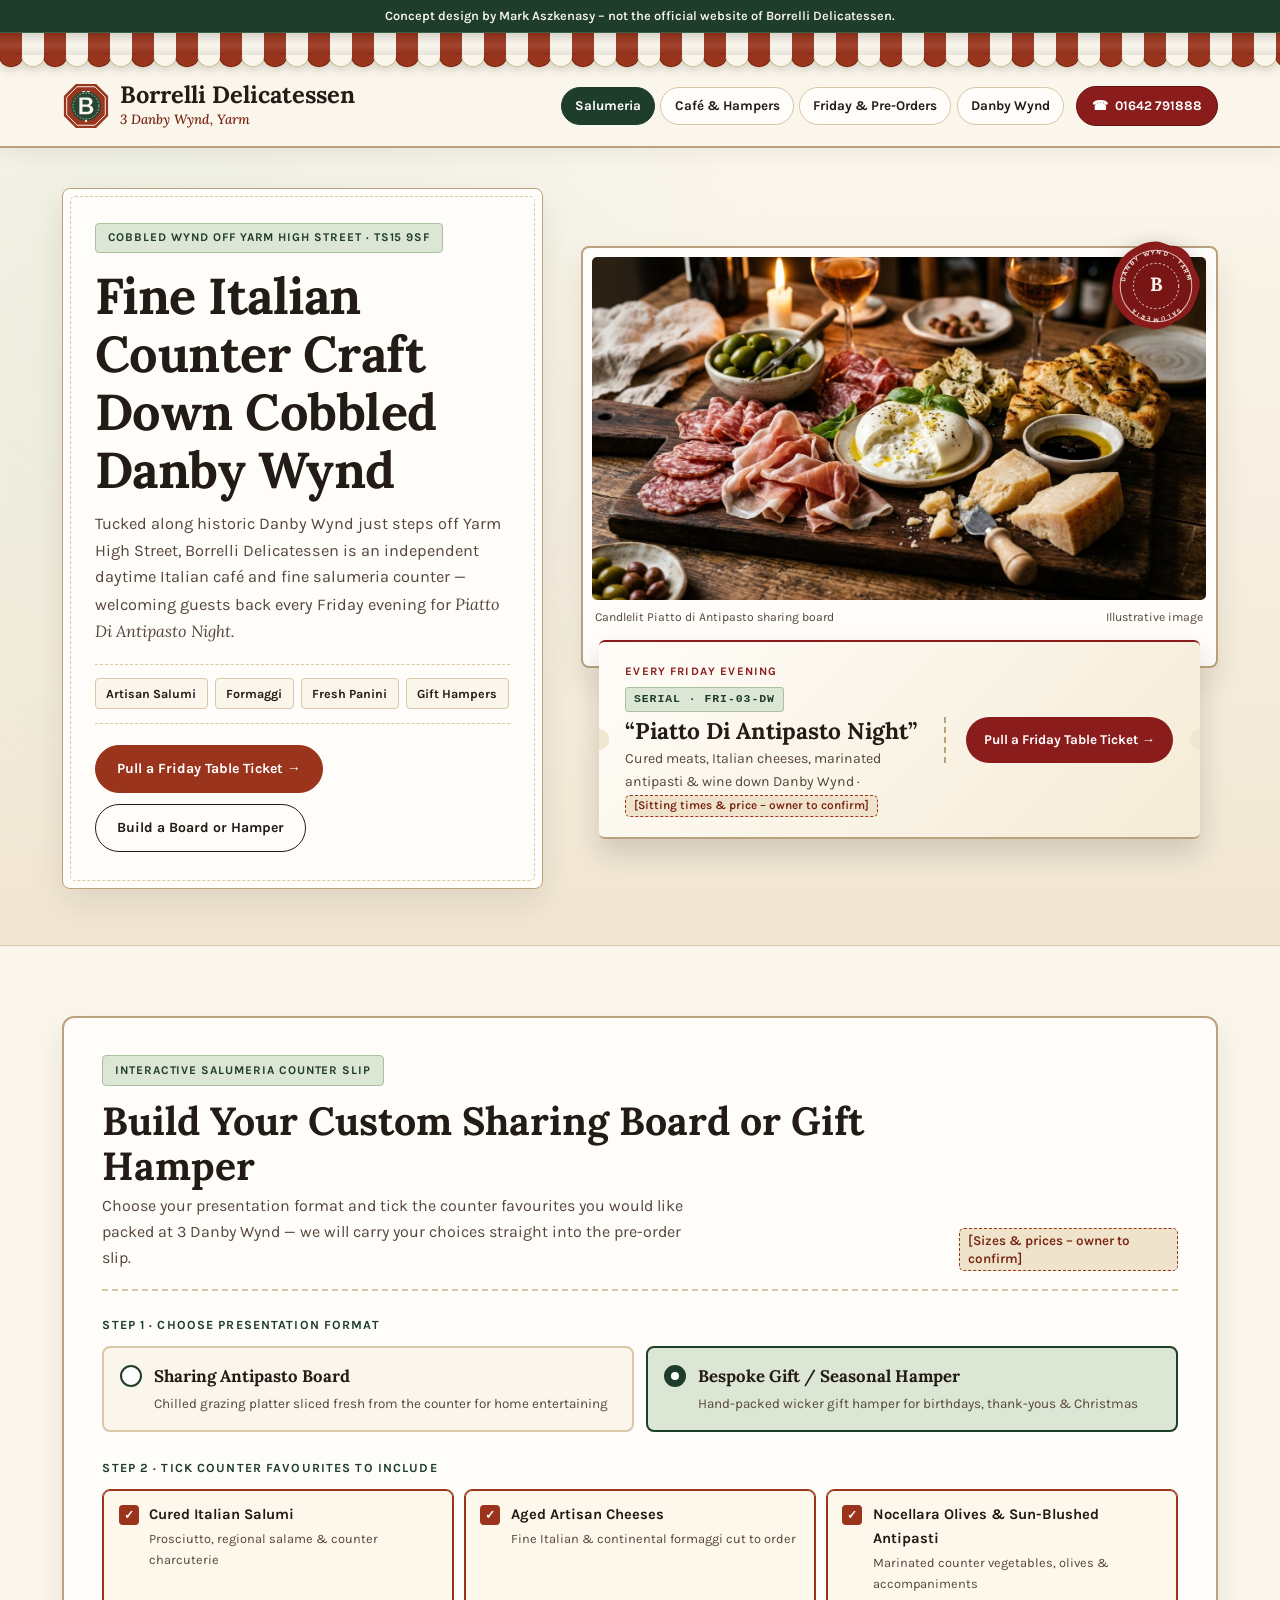
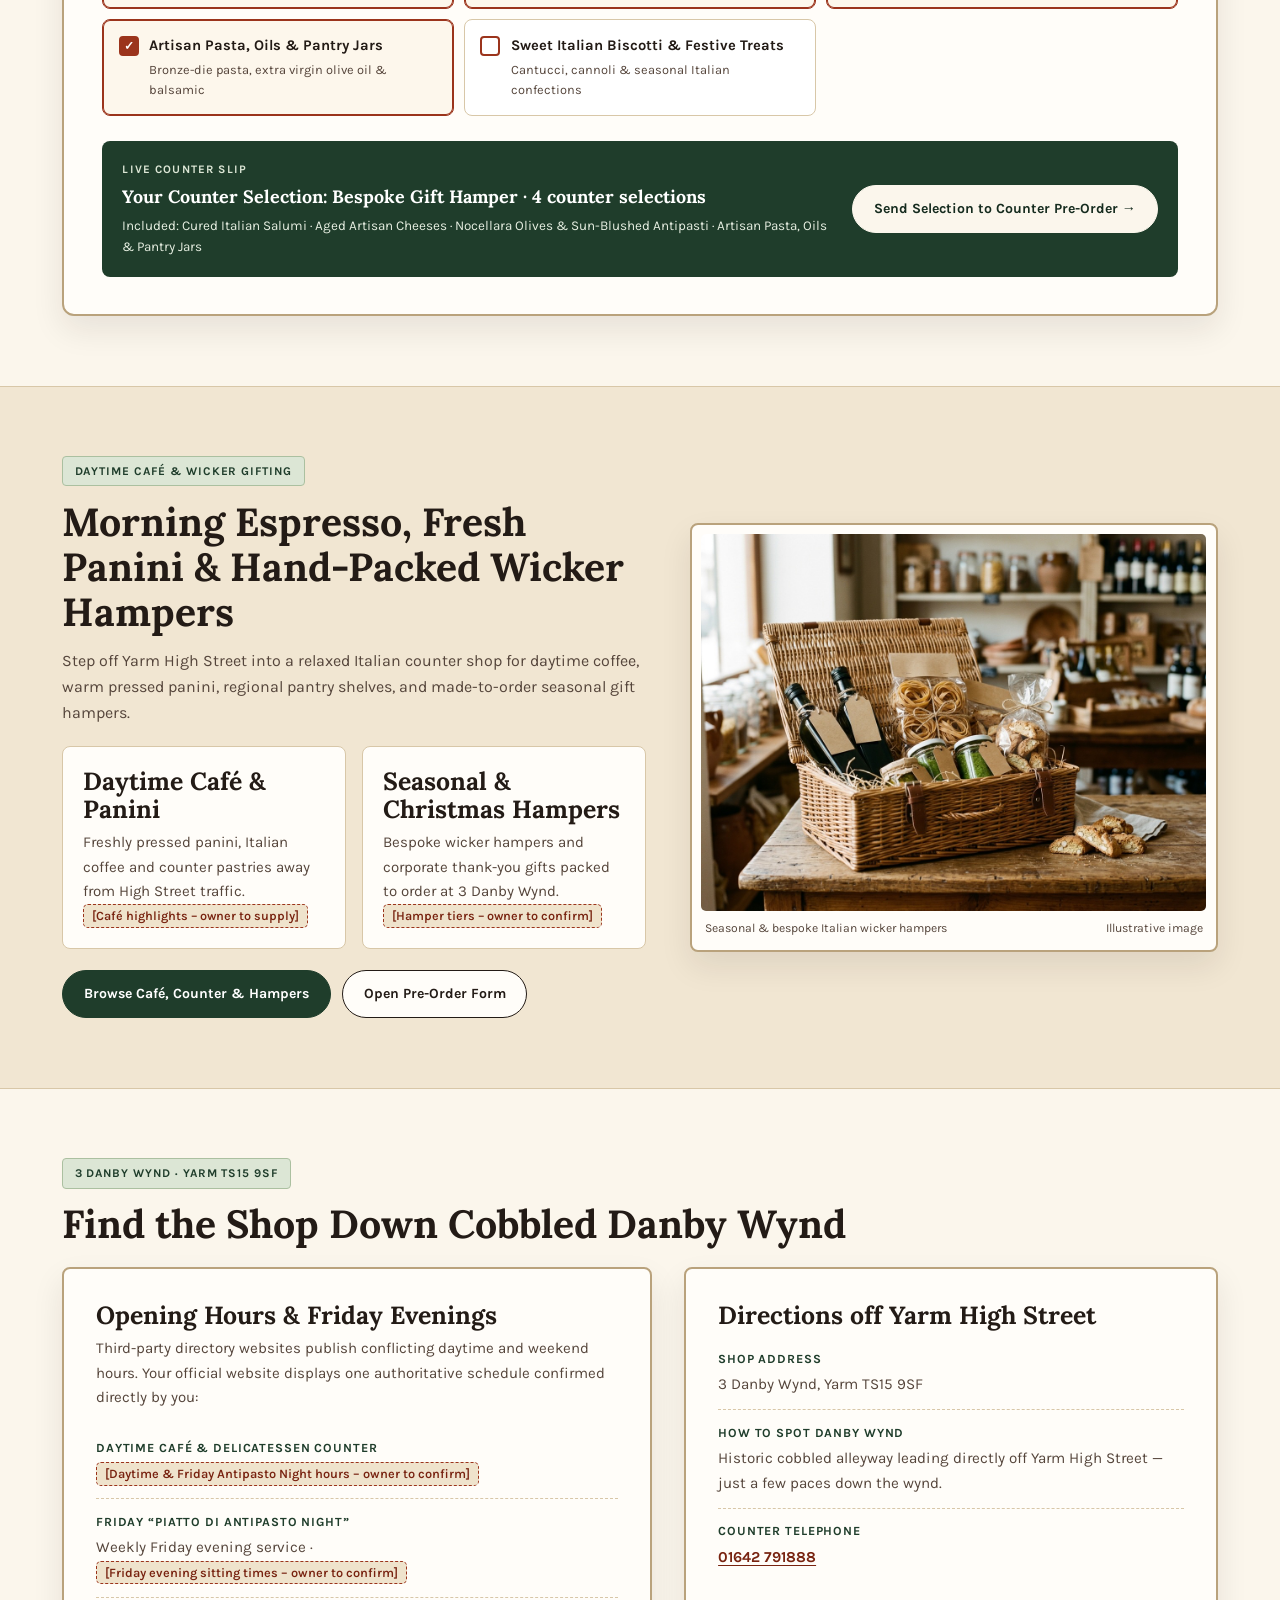
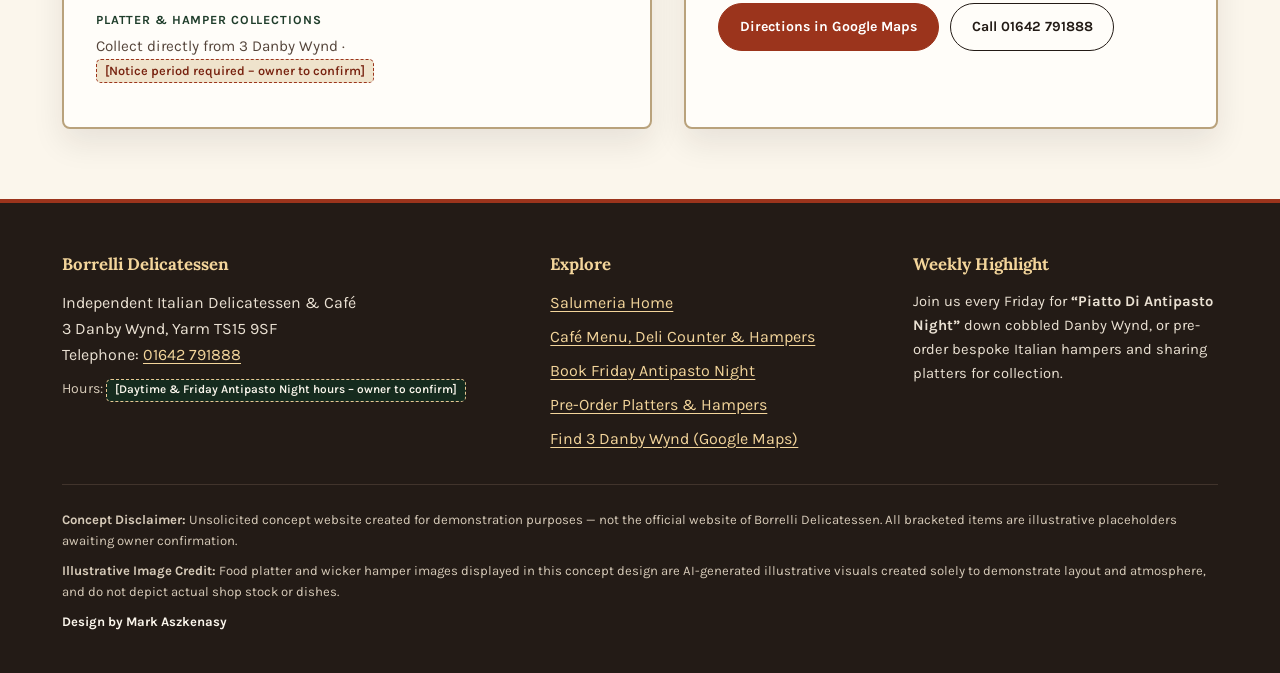
==== commit e01d3178: "Bespoke scalloped Italian awning and perforated counter-ticket salumeria redesign" ====
--- a/index.html
+++ b/index.html
@@ -5,7 +5,7 @@
   <meta name="viewport" content="width=device-width, initial-scale=1">
   <meta name="robots" content="noindex, nofollow">
   <title>Borrelli Delicatessen | 3 Danby Wynd, Yarm (Concept Demo)</title>
-  <meta name="description" content="Concept website for Borrelli Delicatessen — independent Italian delicatessen, café and Friday Piatto Di Antipasto Night at 3 Danby Wynd, off Yarm High Street.">
+  <meta name="description" content="Concept website for Borrelli Delicatessen — independent Italian delicatessen, café, custom sharing platters, gift hampers and Friday Piatto Di Antipasto Night at 3 Danby Wynd, Yarm.">
   <link rel="icon" type="image/svg+xml" href="favicon.svg">
   <link rel="stylesheet" href="css/styles.css">
 </head>
@@ -16,13 +16,19 @@
     <p>Concept design by Mark Aszkenasy – not the official website of Borrelli Delicatessen.</p>
   </div>
 
-  <header class="site-header">
-    <div class="container site-header__inner">
+  <header class="shopfront-header">
+    <!-- Authentic Striped & Scalloped Italian Shopfront Canopy Awning -->
+    <div class="shopfront-awning" aria-hidden="true">
+      <div class="shopfront-awning__slope"></div>
+      <div class="shopfront-awning__valance"></div>
+    </div>
+
+    <div class="container shopfront-fascia">
       <a class="shop-brand" href="index.html">
-        <img class="shop-brand__seal" src="images/logo-mark.svg" width="76" height="76" alt="Borrelli Delicatessen crest">
+        <img class="shop-brand__seal" src="images/logo-mark.svg" width="76" height="76" alt="Borrelli Delicatessen octagonal stamp">
         <span class="shop-brand__copy">
           <span class="shop-brand__title">Borrelli Delicatessen</span>
-          <span class="shop-brand__wynd">3 Danby Wynd · Off Yarm High Street</span>
+          <span class="shop-brand__wynd">3 Danby Wynd, Yarm</span>
         </span>
       </a>
 
@@ -36,109 +42,296 @@
       <nav class="site-nav" id="primary-nav" data-site-nav aria-label="Primary navigation">
         <ul class="site-nav__list">
           <li><a class="site-nav__link" href="index.html" aria-current="page">Salumeria</a></li>
-          <li><a class="site-nav__link" href="menu-deli.html">Café, Counter &amp; Hampers</a></li>
-          <li><a class="site-nav__link" href="orders-bookings.html">Friday Bookings &amp; Pre-Orders</a></li>
-          <li><a class="site-nav__link" href="#danby-wynd">Find Us</a></li>
+          <li><a class="site-nav__link" href="menu-deli.html">Café &amp; Hampers</a></li>
+          <li><a class="site-nav__link" href="orders-bookings.html">Friday &amp; Pre-Orders</a></li>
+          <li><a class="site-nav__link" href="#danby-wynd">Danby Wynd</a></li>
         </ul>
-        <a class="site-nav__cta" href="orders-bookings.html#antipasto-booking">Friday Antipasto Night</a>
+        <a class="call-badge" href="tel:01642791888" aria-label="Call Borrelli Delicatessen on 01642 791888">
+          <span aria-hidden="true">☎</span> 01642 791888
+        </a>
       </nav>
     </div>
-    <div class="salumeria-trim" aria-hidden="true"></div>
   </header>
 
   <main id="main-content">
-    <!-- Hero: Inviting Danby Wynd Salumeria -->
-    <section class="salumeria-hero" aria-labelledby="hero-heading">
+    <!-- Hero: Asymmetric 3-Layer Artisanal Collage + Perforated Friday Counter Ticket -->
+    <section class="salumeria-collage-hero" aria-labelledby="hero-heading">
+      <div class="container collage-grid">
+        <!-- LEFT (~46%): Butcher-Paper Typographic Poster -->
+        <div class="butcher-poster">
+          <span class="wynd-stamp">Cobbled Wynd off Yarm High Street · TS15 9SF</span>
+          <h1 id="hero-heading">Fine Italian Counter Craft Down Cobbled Danby Wynd</h1>
+          <p class="butcher-poster__lead">
+            Tucked along historic Danby Wynd just steps off Yarm High Street, Borrelli Delicatessen is an independent daytime Italian café and fine salumeria counter — welcoming guests back every Friday evening for <span class="serif-italic">Piatto Di Antipasto Night</span>.
+          </p>
+
+          <ul class="specialty-tags" aria-label="Delicatessen counter specialties">
+            <li>Artisan Salumi</li>
+            <li>Formaggi</li>
+            <li>Fresh Panini</li>
+            <li>Gift Hampers</li>
+          </ul>
+
+          <div class="btn-row">
+            <a class="btn btn--terracotta" href="orders-bookings.html#antipasto-booking">Pull a Friday Table Ticket →</a>
+            <a class="btn btn--cream-outline" href="#counter-customiser">Build a Board or Hamper</a>
+          </div>
+        </div>
+
+        <!-- CENTER/RIGHT (~54%): Framed Antipasto Board + SVG Red Wax Seal + Perforated Ticket -->
+        <div class="tactile-stage">
+          <div class="salumeria-board-wrap">
+            <!-- Inline SVG Crimson Red Wax Seal -->
+            <svg class="wax-seal-badge" viewBox="0 0 110 110" role="img" aria-label="Danby Wynd Salumeria wax seal">
+              <defs>
+                <path id="waxTextArcTop" d="M 19,55 A 36,36 0 1,1 91,55" />
+                <path id="waxTextArcBot" d="M 91,55 A 36,36 0 1,1 19,55" />
+              </defs>
+              <!-- Organic scalloped wax outer rim -->
+              <path d="M55,4 C63,4 68,9 75,9 C82,9 89,14 93,20 C97,26 98,34 102,41 C106,48 106,56 103,64 C100,72 98,80 92,86 C86,92 79,95 72,99 C65,103 57,106 49,104 C41,102 33,101 26,96 C19,91 14,85 10,78 C6,71 4,63 5,55 C6,47 7,38 11,31 C15,24 21,17 28,13 C35,9 43,4 55,4 Z" fill="#8A1C1C"/>
+              <circle cx="55" cy="55" r="41" fill="#781515" stroke="#FBF6EC" stroke-width="1.2" stroke-opacity="0.75"/>
+              <circle cx="55" cy="55" r="26" fill="none" stroke="#FBF6EC" stroke-width="1" stroke-dasharray="2.5 2.5"/>
+              <text fill="#FBF6EC" font-family="Karla, sans-serif" font-size="7.6" font-weight="700" letter-spacing="1.7">
+                <textPath href="#waxTextArcTop" startOffset="50%" text-anchor="middle">DANBY WYND · YARM</textPath>
+              </text>
+              <text fill="#FBF6EC" font-family="Karla, sans-serif" font-size="7.5" font-weight="700" letter-spacing="1.9">
+                <textPath href="#waxTextArcBot" startOffset="50%" text-anchor="middle">SALUMERIA</textPath>
+              </text>
+              <text x="55" y="61" text-anchor="middle" fill="#FBF6EC" font-family="Lora, Georgia, serif" font-size="22" font-weight="700">B</text>
+            </svg>
+
+            <figure class="salumeria-frame">
+              <img
+                src="images/hero.jpg"
+                width="1440"
+                height="803"
+                alt="Generous Italian Piatto di Antipasto sharing platter with cured salumi, artisanal cheeses, olives and rustic bread"
+              >
+              <figcaption>
+                <span>Candlelit Piatto di Antipasto sharing board</span>
+                <span>Illustrative image</span>
+              </figcaption>
+            </figure>
+          </div>
+
+          <!-- Overlapping Perforated Paper Counter Ticket -->
+          <div class="perforated-ticket" role="region" aria-label="Weekly Friday Piatto Di Antipasto Night counter ticket">
+            <div>
+              <div class="perforated-ticket__top">
+                <span class="perforated-ticket__kicker">Every Friday Evening</span>
+                <span class="perforated-ticket__serial">SERIAL · FRI-03-DW</span>
+              </div>
+              <h2 class="perforated-ticket__title">“Piatto Di Antipasto Night”</h2>
+              <p class="perforated-ticket__desc">
+                Cured meats, Italian cheeses, marinated antipasti &amp; wine down Danby Wynd · <span class="ph">[Sitting times &amp; price – owner to confirm]</span>
+              </p>
+            </div>
+
+            <div class="perforated-ticket__stub">
+              <a class="ticket-cta" href="orders-bookings.html#antipasto-booking">Pull a Friday Table Ticket →</a>
+            </div>
+          </div>
+        </div>
+      </div>
+    </section>
+
+    <!-- Signature Interactive Centrepiece: Platter & Hamper Counter Selector -->
+    <section class="section" id="counter-customiser" aria-labelledby="customiser-heading">
       <div class="container">
-        <div class="salumeria-hero__intro">
-          <span class="wynd-stamp">Independent Italian Delicatessen &amp; Café · Yarm</span>
-          <h1 id="hero-heading">Authentic Italian Counter Craft, Tucked Down Historic Danby Wynd.</h1>
-          <p>
-            Steps off Yarm High Street along cobbled Danby Wynd, Borrelli Delicatessen pairs an independent daytime Italian café and fine salumeria counter with our weekly Friday evening <span class="serif-italic">Piatto Di Antipasto Night</span>.
-          </p>
-          <div class="btn-row">
-            <a class="btn btn--terracotta" href="orders-bookings.html#antipasto-booking">Book Friday Antipasto Night</a>
-            <a class="btn btn--cream-outline" href="menu-deli.html">Explore Café, Counter &amp; Hampers</a>
-          </div>
-        </div>
-
-        <figure class="salumeria-frame">
-          <img
-            src="images/hero.jpg"
-            width="1440"
-            height="803"
-            alt="Generous Italian Piatto di Antipasto platter with cured salumi, artisanal cheeses, olives and rustic bread"
-          >
-          <figcaption>
-            <span>Piatto di Antipasto sharing board mood</span>
-            <span>Illustrative image · Concept photography</span>
-          </figcaption>
-        </figure>
+        <div class="counter-builder" data-counter-builder>
+          <div class="counter-builder__header">
+            <div>
+              <span class="wynd-stamp">Interactive Salumeria Counter Slip</span>
+              <h2 id="customiser-heading" style="margin-bottom: 0.25rem;">Build Your Custom Sharing Board or Gift Hamper</h2>
+              <p style="margin: 0; color: var(--walnut-muted); max-width: 60ch;">
+                Choose your presentation format and tick the counter favourites you would like packed at 3 Danby Wynd — we will carry your choices straight into the pre-order slip.
+              </p>
+            </div>
+            <span class="ph">[Sizes &amp; prices – owner to confirm]</span>
+          </div>
+
+          <!-- Step 1: Presentation Format -->
+          <div>
+            <span class="counter-step-label">Step 1 · Choose Presentation Format</span>
+            <div class="builder-formats">
+              <div class="builder-choice">
+                <input
+                  type="radio"
+                  id="home-fmt-board"
+                  name="home_counter_format"
+                  value="Sharing Antipasto Board"
+                  data-builder-format
+                >
+                <label for="home-fmt-board">
+                  <span class="builder-choice__indicator" aria-hidden="true"></span>
+                  <span>
+                    <span class="builder-choice__title">Sharing Antipasto Board</span>
+                    <span class="builder-choice__sub">Chilled grazing platter sliced fresh from the counter for home entertaining</span>
+                  </span>
+                </label>
+              </div>
+
+              <div class="builder-choice">
+                <input
+                  type="radio"
+                  id="home-fmt-hamper"
+                  name="home_counter_format"
+                  value="Bespoke Gift Hamper"
+                  data-builder-format
+                  checked
+                >
+                <label for="home-fmt-hamper">
+                  <span class="builder-choice__indicator" aria-hidden="true"></span>
+                  <span>
+                    <span class="builder-choice__title">Bespoke Gift / Seasonal Hamper</span>
+                    <span class="builder-choice__sub">Hand-packed wicker gift hamper for birthdays, thank-yous &amp; Christmas</span>
+                  </span>
+                </label>
+              </div>
+            </div>
+          </div>
+
+          <!-- Step 2: Tick Counter Favourites -->
+          <div>
+            <span class="counter-step-label">Step 2 · Tick Counter Favourites to Include</span>
+            <div class="builder-items-grid">
+              <div class="builder-tick">
+                <input
+                  type="checkbox"
+                  id="home-item-salumi"
+                  value="Cured Italian Salumi"
+                  data-builder-item
+                  checked
+                >
+                <label for="home-item-salumi">
+                  <span class="builder-tick__box" aria-hidden="true"></span>
+                  <span>
+                    <span class="builder-tick__name">Cured Italian Salumi</span>
+                    <span class="builder-tick__note">Prosciutto, regional salame &amp; counter charcuterie</span>
+                  </span>
+                </label>
+              </div>
+
+              <div class="builder-tick">
+                <input
+                  type="checkbox"
+                  id="home-item-cheese"
+                  value="Aged Artisan Cheeses"
+                  data-builder-item
+                  checked
+                >
+                <label for="home-item-cheese">
+                  <span class="builder-tick__box" aria-hidden="true"></span>
+                  <span>
+                    <span class="builder-tick__name">Aged Artisan Cheeses</span>
+                    <span class="builder-tick__note">Fine Italian &amp; continental formaggi cut to order</span>
+                  </span>
+                </label>
+              </div>
+
+              <div class="builder-tick">
+                <input
+                  type="checkbox"
+                  id="home-item-olives"
+                  value="Nocellara Olives &amp; Sun-Blushed Antipasti"
+                  data-builder-item
+                  checked
+                >
+                <label for="home-item-olives">
+                  <span class="builder-tick__box" aria-hidden="true"></span>
+                  <span>
+                    <span class="builder-tick__name">Nocellara Olives &amp; Sun-Blushed Antipasti</span>
+                    <span class="builder-tick__note">Marinated counter vegetables, olives &amp; accompaniments</span>
+                  </span>
+                </label>
+              </div>
+
+              <div class="builder-tick">
+                <input
+                  type="checkbox"
+                  id="home-item-pantry"
+                  value="Artisan Pasta, Oils &amp; Pantry Jars"
+                  data-builder-item
+                  checked
+                >
+                <label for="home-item-pantry">
+                  <span class="builder-tick__box" aria-hidden="true"></span>
+                  <span>
+                    <span class="builder-tick__name">Artisan Pasta, Oils &amp; Pantry Jars</span>
+                    <span class="builder-tick__note">Bronze-die pasta, extra virgin olive oil &amp; balsamic</span>
+                  </span>
+                </label>
+              </div>
+
+              <div class="builder-tick">
+                <input
+                  type="checkbox"
+                  id="home-item-sweet"
+                  value="Sweet Italian Biscotti &amp; Festive Treats"
+                  data-builder-item
+                >
+                <label for="home-item-sweet">
+                  <span class="builder-tick__box" aria-hidden="true"></span>
+                  <span>
+                    <span class="builder-tick__name">Sweet Italian Biscotti &amp; Festive Treats</span>
+                    <span class="builder-tick__note">Cantucci, cannoli &amp; seasonal Italian confections</span>
+                  </span>
+                </label>
+              </div>
+            </div>
+          </div>
+
+          <!-- Live Summary & Pre-Order Trigger -->
+          <div class="builder-summary-bar basil-surface" role="status" aria-live="polite">
+            <div>
+              <p class="builder-summary-bar__eyebrow">Live Counter Slip</p>
+              <p class="builder-summary-bar__status" data-builder-status>
+                Your Counter Selection: Bespoke Gift Hamper · 4 counter selections
+              </p>
+              <p class="builder-summary-bar__items" data-builder-items-preview>
+                Included: Cured Italian Salumi · Aged Artisan Cheeses · Nocellara Olives &amp; Sun-Blushed Antipasti · Artisan Pasta, Oils &amp; Pantry Jars
+              </p>
+            </div>
+
+            <a class="btn btn--on-basil" href="orders-bookings.html?preorder=1#hamper-preorder" data-send-preorder>
+              Send Selection to Counter Pre-Order →
+            </a>
+          </div>
+        </div>
       </div>
     </section>
 
-    <!-- Signature Spotlight: Weekly Friday "Piatto Di Antipasto Night" -->
-    <section class="section" aria-labelledby="friday-heading">
-      <div class="container">
-        <div class="antipasto-spotlight basil-surface">
-          <div class="antipasto-spotlight__grid">
-            <div>
-              <span class="wynd-stamp">Weekly Signature Gathering · Every Friday</span>
-              <h2 id="friday-heading">Friday “Piatto Di Antipasto Night”</h2>
-              <p style="color: #EFE8DA; margin: 0 0 1rem; max-width: 58ch;">
-                Featured on <span class="serif-italic">This Is Yarm What's On</span>, Friday evenings at 3 Danby Wynd bring an intimate Italian grazing experience to the heart of Yarm — generous antipasto platters prepared fresh from our delicatessen counter.
-              </p>
-              <p style="margin: 0; font-size: 0.94rem; color: #E4DCCB;">
-                Sitting times &amp; platter details: <span class="ph">[Friday Antipasto Night sitting times &amp; price per head/platter – owner to confirm]</span>
-              </p>
-            </div>
-
-            <div class="antipasto-ticket">
-              <p class="antipasto-ticket__day">Every Friday Evening</p>
-              <h3 style="color: #FFFFFF; margin-bottom: 0.45rem;">3 Danby Wynd, Yarm</h3>
-              <p class="antipasto-ticket__detail">
-                Tables down the wynd are cosy — advance reservation recommended.
-              </p>
-              <a class="btn btn--on-basil" style="width: 100%;" href="orders-bookings.html#antipasto-booking">
-                Reserve Your Friday Table
-              </a>
-            </div>
-          </div>
-        </div>
-      </div>
-    </section>
-
-    <!-- Deli Counter, Daytime Café & Gift Hampers Showcase -->
-    <section class="section section--butcher" aria-labelledby="deli-hampers-heading">
+    <!-- Daytime Café, Wicker Hampers & Salumeria Craft -->
+    <section class="section section--kraft" aria-labelledby="deli-hampers-heading">
       <div class="container two-col-showcase">
         <div>
-          <span class="wynd-stamp">Salumeria, Café &amp; Gifting</span>
-          <h2 id="deli-hampers-heading">From Morning Espresso &amp; Panini to Bespoke Italian Gift Hampers</h2>
+          <span class="wynd-stamp">Daytime Café &amp; Wicker Gifting</span>
+          <h2 id="deli-hampers-heading">Morning Espresso, Fresh Panini &amp; Hand-Packed Wicker Hampers</h2>
           <p style="color: var(--walnut-muted); margin-top: 0;">
-            Browse the deli counter for Italian cured meats, regional cheeses, marinated antipasti and pantry staples — or order a hand-packed wicker hamper and sharing platter for collection at 3 Danby Wynd.
+            Step off Yarm High Street into a relaxed Italian counter shop for daytime coffee, warm pressed panini, regional pantry shelves, and made-to-order seasonal gift hampers.
           </p>
 
           <div class="counter-pillars">
             <article class="deli-card">
               <h3>Daytime Café &amp; Panini</h3>
               <p>
-                Freshly made panini, coffee and counter treats tucked away from High Street traffic.
+                Freshly pressed panini, Italian coffee and counter pastries away from High Street traffic.
                 <span class="ph">[Café highlights – owner to supply]</span>
               </p>
             </article>
 
             <article class="deli-card">
-              <h3>Hampers &amp; Sharing Boards</h3>
+              <h3>Seasonal &amp; Christmas Hampers</h3>
               <p>
-                Made-to-order wicker hampers and home entertaining platters.
-                <span class="ph">[Sizes &amp; prices – owner to confirm]</span>
+                Bespoke wicker hampers and corporate thank-you gifts packed to order at 3 Danby Wynd.
+                <span class="ph">[Hamper tiers – owner to confirm]</span>
               </p>
             </article>
           </div>
 
           <div class="btn-row">
-            <a class="btn btn--basil" href="orders-bookings.html#hamper-preorder">Pre-Order a Platter or Hamper</a>
-            <a class="btn btn--cream-outline" href="menu-deli.html#panel-hampers">View Deli &amp; Hamper Range</a>
+            <a class="btn btn--basil" href="menu-deli.html">Browse Café, Counter &amp; Hampers</a>
+            <a class="btn btn--cream-outline" href="orders-bookings.html#hamper-preorder">Open Pre-Order Form</a>
           </div>
         </div>
 
@@ -148,11 +341,10 @@
             width="1200"
             height="896"
             alt="Traditional wicker gift hamper filled with Italian olive oil, artisan pasta, preserves and delicatessen treats"
-            loading="lazy"
           >
           <figcaption>
             <span>Seasonal &amp; bespoke Italian wicker hampers</span>
-            <span>Illustrative image · Concept photography</span>
+            <span>Illustrative image</span>
           </figcaption>
         </figure>
       </div>
@@ -161,14 +353,14 @@
     <!-- Find Us Down Danby Wynd & Verified Contact Details -->
     <section class="section" id="danby-wynd" aria-labelledby="find-heading">
       <div class="container">
-        <span class="wynd-stamp">Visit the Shop</span>
-        <h2 id="find-heading">Find Us Down Cobbled Danby Wynd</h2>
+        <span class="wynd-stamp">3 Danby Wynd · Yarm TS15 9SF</span>
+        <h2 id="find-heading">Find the Shop Down Cobbled Danby Wynd</h2>
 
         <div class="wynd-visit-grid">
           <div class="deli-card deli-card--framed">
             <h3>Opening Hours &amp; Friday Evenings</h3>
             <p style="color: var(--walnut-muted); margin-top: 0; font-size: 0.94rem;">
-              Third-party directory websites currently publish conflicting daytime and weekend hours. Your official website displays one authoritative schedule confirmed directly by you:
+              Third-party directory websites publish conflicting daytime and weekend hours. Your official website displays one authoritative schedule confirmed directly by you:
             </p>
             <dl class="info-dl">
               <div class="info-dl__row">
@@ -190,15 +382,15 @@
             <h3>Directions off Yarm High Street</h3>
             <dl class="info-dl" style="margin-top: 0.35rem;">
               <div class="info-dl__row">
-                <dt>Address</dt>
+                <dt>Shop Address</dt>
                 <dd>3 Danby Wynd, Yarm TS15 9SF</dd>
               </div>
               <div class="info-dl__row">
-                <dt>How to Spot the Wynd</dt>
+                <dt>How to Spot Danby Wynd</dt>
                 <dd>Historic cobbled alleyway leading directly off Yarm High Street — just a few paces down the wynd.</dd>
               </div>
               <div class="info-dl__row">
-                <dt>Shop Telephone</dt>
+                <dt>Counter Telephone</dt>
                 <dd><a href="tel:01642791888"><strong>01642 791888</strong></a></dd>
               </div>
             </dl>
--- a/css/styles.css
+++ b/css/styles.css
@@ -1,6 +1,8 @@
 /* ==========================================================================
    Borrelli Delicatessen — Concept Stylesheet
-   Aesthetic: Classic Danby Wynd Salumeria (Tuscan Cream, Sienna & Basil)
+   Archetype: Scalloped Italian Shopfront Awning, Butcher-Paper Salumeria
+              & Perforated Friday Counter Ticket
+   Self-hosted WOFF2 fonts only · Zero external requests · WCAG AA+ verified
    ========================================================================== */
 
 @font-face {
@@ -28,28 +30,35 @@
 }
 
 :root {
-  --bg-cream: #FCF8F0;
-  --bg-butcher: #F4ECDC;
-  --bg-paper: #FFFDF8;
-  --terracotta: #99361F;
-  --terracotta-deep: #7A2714;
-  --basil: #274732;
-  --basil-deep: #1C3525;
-  --basil-soft: #E5EFE8;
-  --walnut: #231C18;
-  --walnut-muted: #58493F;
-  --border-warm: #DECFAF;
-  --border-strong: #C2AD88;
-  --error-red: #8B1E1E;
+  --butcher-paper: #FBF6EC;
+  --butcher-kraft: #F1E6D2;
+  --counter-sheet: #FFFDF9;
+
+  --terracotta: #9B341C;      /* 6.5:1 with #FFFFFF; 6.3:1 on #FBF6EC */
+  --terracotta-deep: #782310; /* 8.7:1 on #FBF6EC */
+  --wax-crimson: #8A1C1C;     /* 8.1:1 with #FFFFFF */
+
+  --pistachio: #DCE6D5;
+  --pistachio-border: #ABC0A0;
+  --basil: #1F3D2B;           /* 11.5:1 with #FBF6EC; 8.6:1 on #DCE6D5 */
+  --basil-deep: #152B1E;
+
+  --walnut: #231B16;          /* 15.4:1 on #FBF6EC */
+  --walnut-muted: #55453B;    /* 8.0:1 on #FBF6EC */
+
+  --rule-kraft: #D8C7A8;
+  --rule-stitch: #B9A27C;
+
+  --error-red: #8A1C1C;
   --error-bg: #FDF0EE;
 
   --font-serif: 'Lora', Georgia, 'Times New Roman', serif;
   --font-sans: 'Karla', -apple-system, BlinkMacSystemFont, 'Segoe UI', sans-serif;
 
-  --container-max: 1180px;
-  --radius-card: 10px;
+  --container-max: 1220px;
+  --radius-soft: 8px;
   --radius-pill: 999px;
-  --shadow-craft: 0 12px 30px rgba(35, 28, 24, 0.08);
+  --shadow-salumeria: 0 14px 32px rgba(35, 27, 22, 0.09);
 }
 
 *,
@@ -71,14 +80,14 @@
   font-weight: 400;
   line-height: 1.62;
   color: var(--walnut);
-  background-color: var(--bg-cream);
+  background-color: var(--butcher-paper);
   max-width: 100%;
   overflow-x: clip;
   padding-bottom: 4.85rem; /* Space for solid sticky mobile bar */
   -webkit-font-smoothing: antialiased;
 }
 
-@media (min-width: 880px) {
+@media (min-width: 960px) {
   body {
     padding-bottom: 0;
   }
@@ -92,7 +101,7 @@
 }
 
 a {
-  color: var(--terracotta);
+  color: var(--terracotta-deep);
   text-underline-offset: 3px;
   transition: color 0.18s ease, background-color 0.18s ease, border-color 0.18s ease;
 }
@@ -110,7 +119,7 @@
 .concept-banner :focus-visible,
 .site-footer :focus-visible,
 .mobile-action-bar :focus-visible {
-  outline: 3px solid #F5D9A6;
+  outline: 3px solid #F3D59B;
   outline-offset: 2px;
 }
 
@@ -119,7 +128,7 @@
   left: -9999px;
   top: 0;
   z-index: 2000;
-  background: var(--terracotta);
+  background: var(--wax-crimson);
   color: #FFFFFF;
   padding: 0.75rem 1.25rem;
   font-weight: 700;
@@ -136,13 +145,18 @@
   width: 100%;
   max-width: var(--container-max);
   margin: 0 auto;
-  padding: 0 1.125rem;
+  padding: 0 0.95rem;
 }
 
 @media (min-width: 768px) {
   .container {
     padding: 0 2rem;
   }
+}
+
+.serif-italic {
+  font-family: var(--font-serif);
+  font-style: italic;
 }
 
 /* ==========================================================================
@@ -151,14 +165,14 @@
 .ph {
   display: inline-block;
   font-family: var(--font-sans);
-  font-size: 0.85em;
+  font-size: 0.84em;
   font-weight: 600;
   font-style: normal;
   line-height: 1.35;
-  padding: 0.16rem 0.52rem;
+  padding: 0.14rem 0.5rem;
   border-radius: 5px;
-  background-color: #EFE4CE;
-  color: #7A2714;
+  background-color: #EFE3CC;
+  color: var(--terracotta-deep);
   border: 1px dashed var(--terracotta);
   overflow-wrap: anywhere;
   word-break: break-word;
@@ -167,8 +181,8 @@
 
 .basil-surface .ph,
 .site-footer .ph {
-  background-color: #1A3222;
-  color: #FCF8F0;
+  background-color: var(--basil-deep);
+  color: #FBF6EC;
   border-color: #E8C794;
 }
 
@@ -177,11 +191,11 @@
    ========================================================================== */
 .concept-banner {
   background-color: var(--basil);
-  color: var(--bg-cream);
-  border-bottom: 1px solid #496E55;
-  font-size: 0.75rem;
+  color: var(--butcher-paper);
+  border-bottom: 1px solid #3C634B;
+  font-size: 0.74rem;
   line-height: 1.35;
-  padding: 0.42rem 0.85rem;
+  padding: 0.4rem 0.75rem;
   text-align: center;
 }
 
@@ -193,58 +207,89 @@
 
 @media (min-width: 768px) {
   .concept-banner {
-    font-size: 0.8125rem;
-    padding: 0.48rem 1.5rem;
+    font-size: 0.8rem;
+    padding: 0.46rem 1.5rem;
   }
 }
 
 /* ==========================================================================
-   2. Salumeria Shopfront Header & Butcher-Paper Pinstripe Trim
+   2. Bespoke Header — Striped & Scalloped Italian Shopfront Canopy Awning
    ========================================================================== */
-.site-header {
+.shopfront-header {
   position: sticky;
   top: 0;
   z-index: 900;
-  background-color: var(--bg-cream);
-  border-bottom: 1px solid var(--border-strong);
-}
-
-/* Subtle Tuscan salumeria pinstripe rule under header */
-.salumeria-trim {
-  height: 5px;
-  background: repeating-linear-gradient(
-    90deg,
-    var(--terracotta) 0px,
-    var(--terracotta) 12px,
-    var(--bg-butcher) 12px,
-    var(--bg-butcher) 20px,
-    var(--basil) 20px,
-    var(--basil) 32px,
-    var(--bg-butcher) 32px,
-    var(--bg-butcher) 40px
-  );
-}
-
-.site-header__inner {
+  background-color: var(--butcher-paper);
+  border-bottom: 2px solid var(--rule-stitch);
+  box-shadow: 0 6px 20px rgba(35, 27, 22, 0.06);
+}
+
+/* Repeating 44px Terracotta & Cream Woven Canopy Stripes + Scalloped Valance */
+.shopfront-awning {
+  position: relative;
+  width: 100%;
+  pointer-events: none;
+  filter: drop-shadow(0 4px 4px rgba(35, 27, 22, 0.15));
+}
+
+.shopfront-awning__slope {
+  height: 16px;
+  background-image:
+    linear-gradient(180deg, rgba(0, 0, 0, 0.14) 0%, rgba(255, 255, 255, 0.08) 55%, rgba(0, 0, 0, 0.08) 100%),
+    repeating-linear-gradient(
+      90deg,
+      #9B341C 0px,
+      #9B341C 22px,
+      #FBF6EC 22px,
+      #FBF6EC 44px
+    );
+}
+
+@media (min-width: 768px) {
+  .shopfront-awning__slope {
+    height: 22px;
+  }
+}
+
+/* Matching 44px-cycle SVG Scalloped Valance (22px terracotta scallop + 22px cream scallop) */
+.shopfront-awning__valance {
+  height: 13px;
+  background-repeat: repeat-x;
+  background-position: 0 0;
+  background-size: 44px 13px;
+  background-image: url("data:image/svg+xml,%3Csvg xmlns='http://www.w3.org/2000/svg' width='44' height='13' viewBox='0 0 44 13'%3E%3Cpath d='M0,0 H22 V2.5 A11,9.5 0 0 1 0,2.5 Z' fill='%239B341C'/%3E%3Cpath d='M0,2.2 A11,9.5 0 0 0 22,2.2' fill='none' stroke='%23782310' stroke-width='1.1'/%3E%3Cpath d='M22,0 H44 V2.5 A11,9.5 0 0 1 22,2.5 Z' fill='%23FBF6EC'/%3E%3Cpath d='M22,2.2 A11,9.5 0 0 0 44,2.2' fill='none' stroke='%23CBB896' stroke-width='1.1'/%3E%3C/svg%3E");
+}
+
+.shopfront-fascia {
   display: flex;
   align-items: center;
   justify-content: space-between;
-  min-height: 4.5rem;
-  gap: 0.75rem;
-}
-
+  min-height: 4.1rem;
+  gap: 0.5rem;
+  padding-top: 0.35rem;
+  padding-bottom: 0.45rem;
+}
+
+@media (min-width: 960px) {
+  .shopfront-fascia {
+    min-height: 4.85rem;
+    gap: 1rem;
+  }
+}
+
+/* Left-Aligned Octagonal Wax-Stamp Mark + Classic Lora Shop Sign */
 .shop-brand {
   display: inline-flex;
   align-items: center;
-  gap: 0.7rem;
+  gap: 0.55rem;
   text-decoration: none;
   color: var(--walnut);
   min-width: 0;
 }
 
 .shop-brand__seal {
-  width: 2.75rem;
-  height: 2.75rem;
+  width: 2.35rem;
+  height: 2.35rem;
   flex-shrink: 0;
 }
 
@@ -256,59 +301,77 @@
 
 .shop-brand__title {
   font-family: var(--font-serif);
-  font-size: 1.32rem;
-  font-weight: 700;
-  line-height: 1.1;
+  font-size: 1.12rem;
+  font-weight: 700;
+  line-height: 1.08;
   color: var(--walnut);
+  white-space: nowrap;
 }
 
 .shop-brand__wynd {
   font-family: var(--font-serif);
   font-style: italic;
-  font-size: 0.78rem;
-  color: var(--terracotta);
+  font-size: 0.74rem;
+  font-weight: 500;
+  color: var(--terracotta-deep);
   margin-top: 0.08rem;
-}
-
-@media (min-width: 768px) {
-  .site-header__inner {
-    min-height: 5.15rem;
+  white-space: nowrap;
+}
+
+@media (min-width: 420px) {
+  .shop-brand {
+    gap: 0.65rem;
   }
   .shop-brand__seal {
-    width: 3.1rem;
-    height: 3.1rem;
+    width: 2.6rem;
+    height: 2.6rem;
   }
   .shop-brand__title {
-    font-size: 1.55rem;
+    font-size: 1.26rem;
+  }
+  .shop-brand__wynd {
+    font-size: 0.78rem;
+  }
+}
+
+@media (min-width: 960px) {
+  .shop-brand__seal {
+    width: 3rem;
+    height: 3rem;
+  }
+  .shop-brand__title {
+    font-size: 1.48rem;
   }
   .shop-brand__wynd {
     font-size: 0.84rem;
   }
 }
 
+/* Mobile Toggle */
 .nav-toggle {
   display: inline-flex;
   align-items: center;
-  gap: 0.45rem;
-  background-color: var(--bg-paper);
+  gap: 0.4rem;
+  background-color: var(--counter-sheet);
   color: var(--walnut);
-  border: 1.5px solid var(--border-strong);
+  border: 1.5px solid var(--rule-stitch);
   border-radius: var(--radius-pill);
-  padding: 0.5rem 0.95rem;
+  padding: 0.45rem 0.8rem;
   font-family: var(--font-sans);
-  font-size: 0.84rem;
+  font-size: 0.8rem;
   font-weight: 700;
   cursor: pointer;
-  min-height: 44px;
+  min-height: 42px;
+  flex-shrink: 0;
 }
 
 .nav-toggle:hover {
-  background-color: var(--bg-butcher);
+  background-color: var(--butcher-kraft);
 }
 
 .nav-toggle__icon {
-  width: 16px;
-  height: 12px;
+  width: 15px;
+  height: 11px;
   position: relative;
   display: inline-block;
 }
@@ -324,31 +387,32 @@
 }
 
 .nav-toggle__icon span:nth-child(1) { top: 0; }
-.nav-toggle__icon span:nth-child(2) { top: 5px; }
-.nav-toggle__icon span:nth-child(3) { top: 10px; }
+.nav-toggle__icon span:nth-child(2) { top: 4.5px; }
+.nav-toggle__icon span:nth-child(3) { top: 9px; }
 
 .nav-toggle[aria-expanded="true"] .nav-toggle__icon span:nth-child(1) {
-  top: 5px;
+  top: 4.5px;
   transform: rotate(45deg);
 }
 .nav-toggle[aria-expanded="true"] .nav-toggle__icon span:nth-child(2) {
   opacity: 0;
 }
 .nav-toggle[aria-expanded="true"] .nav-toggle__icon span:nth-child(3) {
-  top: 5px;
+  top: 4.5px;
   transform: rotate(-45deg);
 }
 
+/* Stamped Counter-Tab Pills + Phone Badge */
 .site-nav {
   display: none;
   position: absolute;
   top: 100%;
   left: 0;
   right: 0;
-  background-color: var(--bg-cream);
+  background-color: var(--butcher-paper);
   border-bottom: 3px solid var(--terracotta);
-  padding: 1rem 1.125rem 1.4rem;
-  box-shadow: 0 16px 32px rgba(35, 28, 24, 0.16);
+  padding: 0.9rem 1rem 1.3rem;
+  box-shadow: 0 18px 34px rgba(35, 27, 22, 0.18);
 }
 
 .site-nav.is-open {
@@ -366,46 +430,50 @@
 
 .site-nav__link {
   display: block;
-  padding: 0.72rem 0.75rem;
-  font-size: 0.98rem;
+  padding: 0.68rem 0.85rem;
+  font-size: 0.94rem;
   font-weight: 700;
   text-decoration: none;
   color: var(--walnut);
   border-radius: 6px;
+  border: 1px solid transparent;
 }
 
 .site-nav__link:hover {
-  background-color: var(--bg-butcher);
-  color: var(--terracotta);
+  background-color: var(--butcher-kraft);
+  color: var(--terracotta-deep);
 }
 
 .site-nav__link[aria-current="page"] {
-  background-color: var(--bg-butcher);
-  color: var(--terracotta);
-}
-
-.site-nav__cta {
+  background-color: var(--pistachio);
+  color: var(--basil);
+  border-color: var(--pistachio-border);
+}
+
+.call-badge {
   margin-top: 0.75rem;
   display: inline-flex;
   justify-content: center;
   align-items: center;
+  gap: 0.4rem;
   width: 100%;
-  min-height: 46px;
-  padding: 0.68rem 1.25rem;
-  background-color: var(--terracotta);
+  min-height: 44px;
+  padding: 0.6rem 1rem;
+  background-color: var(--wax-crimson);
   color: #FFFFFF;
   text-decoration: none;
-  font-size: 0.88rem;
+  font-size: 0.86rem;
   font-weight: 700;
   border-radius: var(--radius-pill);
-}
-
-.site-nav__cta:hover {
+  border: 1px solid #631010;
+}
+
+.call-badge:hover {
   background-color: var(--terracotta-deep);
   color: #FFFFFF;
 }
 
-@media (min-width: 880px) {
+@media (min-width: 960px) {
   .nav-toggle {
     display: none;
   }
@@ -417,80 +485,90 @@
     padding: 0;
     box-shadow: none;
     align-items: center;
-    gap: 1.25rem;
+    gap: 0.75rem;
   }
   .site-nav__list {
     flex-direction: row;
     align-items: center;
-    gap: 0.4rem;
+    gap: 0.35rem;
   }
   .site-nav__link {
-    padding: 0.5rem 0.85rem;
-    font-size: 0.92rem;
-  }
-  .site-nav__cta {
+    padding: 0.46rem 0.82rem;
+    font-size: 0.84rem;
+    border-radius: var(--radius-pill);
+    background-color: var(--counter-sheet);
+    border: 1px solid var(--rule-kraft);
+  }
+  .site-nav__link:hover {
+    background-color: var(--butcher-kraft);
+    border-color: var(--rule-stitch);
+  }
+  .site-nav__link[aria-current="page"] {
+    background-color: var(--basil);
+    color: #FFFFFF;
+    border-color: var(--basil);
+  }
+  .call-badge {
     margin-top: 0;
     width: auto;
-    min-height: 42px;
+    min-height: 40px;
+    padding: 0.46rem 0.95rem;
+    font-size: 0.83rem;
+    white-space: nowrap;
   }
 }
 
 /* ==========================================================================
-   3. Typography, Stamps & Craft Buttons
+   3. Shared Stamps, Typography & Artisanal Buttons
    ========================================================================== */
+h1, h2, h3, h4 {
+  font-family: var(--font-serif);
+  font-weight: 700;
+  line-height: 1.15;
+  margin: 0 0 0.8rem;
+  color: inherit;
+}
+
+h1 {
+  font-size: clamp(2rem, 4.2vw, 3.15rem);
+  letter-spacing: -0.01em;
+}
+
+h2 {
+  font-size: clamp(1.65rem, 3.2vw, 2.45rem);
+}
+
+h3 {
+  font-size: clamp(1.22rem, 2.2vw, 1.55rem);
+}
+
 .wynd-stamp {
   display: inline-flex;
   align-items: center;
-  gap: 0.45rem;
-  padding: 0.32rem 0.85rem;
-  border-radius: var(--radius-pill);
-  background-color: var(--bg-butcher);
-  border: 1px solid var(--border-strong);
+  gap: 0.4rem;
+  padding: 0.28rem 0.72rem;
+  border-radius: 4px;
+  background-color: var(--pistachio);
   color: var(--basil);
-  font-size: 0.78rem;
-  font-weight: 700;
-  letter-spacing: 0.06em;
+  border: 1px solid var(--pistachio-border);
+  font-size: 0.74rem;
+  font-weight: 700;
+  letter-spacing: 0.08em;
   text-transform: uppercase;
-  margin-bottom: 0.9rem;
+  margin-bottom: 0.85rem;
 }
 
 .basil-surface .wynd-stamp {
   background-color: var(--basil-deep);
-  border-color: #6B9478;
-  color: #FCF8F0;
-}
-
-h1, h2, h3, h4 {
-  font-family: var(--font-serif);
-  font-weight: 700;
-  line-height: 1.18;
-  margin: 0 0 0.85rem;
-  color: inherit;
-}
-
-h1 {
-  font-size: clamp(2rem, 4.7vw, 3.35rem);
-}
-
-h2 {
-  font-size: clamp(1.68rem, 3.4vw, 2.5rem);
-}
-
-h3 {
-  font-size: clamp(1.25rem, 2.2vw, 1.55rem);
-}
-
-.serif-italic {
-  font-family: var(--font-serif);
-  font-style: italic;
-  font-weight: 400;
+  color: #F3D59B;
+  border-color: #4D7A5E;
 }
 
 .btn-row {
   display: flex;
   flex-wrap: wrap;
-  gap: 0.75rem;
-  margin-top: 1.5rem;
+  gap: 0.7rem;
+  margin-top: 1.35rem;
 }
 
 .btn {
@@ -499,9 +577,9 @@
   justify-content: center;
   gap: 0.45rem;
   min-height: 48px;
-  padding: 0.75rem 1.45rem;
+  padding: 0.72rem 1.3rem;
   font-family: var(--font-sans);
-  font-size: 0.92rem;
+  font-size: 0.88rem;
   font-weight: 700;
   text-decoration: none;
   border-radius: var(--radius-pill);
@@ -535,29 +613,294 @@
 }
 
 .btn--cream-outline {
-  background-color: var(--bg-paper);
+  background-color: var(--counter-sheet);
   color: var(--walnut);
   border-color: var(--walnut);
 }
 
 .btn--cream-outline:hover {
-  background-color: var(--walnut);
-  color: var(--bg-cream);
-}
-
-.btn--on-basil {
-  background-color: #FCF8F0;
-  color: var(--basil-deep);
-  border-color: #FCF8F0;
-}
-
-.btn--on-basil:hover {
-  background-color: var(--bg-butcher);
+  background-color: var(--butcher-kraft);
+  color: var(--terracotta-deep);
+  border-color: var(--terracotta-deep);
+}
+
+/* ==========================================================================
+   4. Hero — Asymmetric 3-Layer Artisanal Collage + Perforated Friday Ticket
+   ========================================================================== */
+.salumeria-collage-hero {
+  padding: 1.65rem 0 2.75rem;
+  border-bottom: 1px solid var(--rule-kraft);
+  background-image:
+    radial-gradient(circle at 12% 18%, rgba(220, 230, 213, 0.45) 0%, transparent 45%),
+    linear-gradient(180deg, var(--butcher-paper) 0%, var(--butcher-kraft) 100%);
+}
+
+@media (min-width: 960px) {
+  .salumeria-collage-hero {
+    padding: 2.5rem 0 3.5rem;
+  }
+}
+
+.collage-grid {
+  display: grid;
+  grid-template-columns: 1fr;
+  gap: 1.85rem;
+  align-items: start;
+}
+
+@media (min-width: 980px) {
+  .collage-grid {
+    grid-template-columns: 0.86fr 1.14fr; /* ~46% Butcher Poster / ~54% Tactile Composition */
+    gap: 2.35rem;
+    align-items: center;
+  }
+}
+
+/* LEFT (~46%): Butcher-Paper Typographic Poster */
+.butcher-poster {
+  position: relative;
+  background-color: var(--counter-sheet);
+  border: 1px solid var(--rule-stitch);
+  border-radius: var(--radius-soft);
+  padding: 1.45rem 1.2rem 1.6rem;
+  box-shadow: var(--shadow-salumeria);
+}
+
+/* Stitched inner butcher-paper border */
+.butcher-poster::before {
+  content: "";
+  position: absolute;
+  inset: 7px;
+  border: 1px dashed var(--rule-kraft);
+  border-radius: 5px;
+  pointer-events: none;
+}
+
+@media (min-width: 768px) {
+  .butcher-poster {
+    padding: 2.15rem 2rem 2.25rem;
+  }
+}
+
+.butcher-poster__lead {
+  font-size: 1.02rem;
+  color: var(--walnut-muted);
+  margin: 0 0 1.15rem;
+}
+
+.specialty-tags {
+  list-style: none;
+  margin: 0 0 0.35rem;
+  padding: 0.85rem 0;
+  border-top: 1px dashed var(--rule-kraft);
+  border-bottom: 1px dashed var(--rule-kraft);
+  display: flex;
+  flex-wrap: wrap;
+  gap: 0.45rem;
+}
+
+.specialty-tags li {
+  font-size: 0.78rem;
+  font-weight: 700;
+  padding: 0.26rem 0.65rem;
+  border-radius: 4px;
+  background-color: var(--butcher-paper);
   color: var(--walnut);
+  border: 1px solid var(--rule-kraft);
+}
+
+/* CENTER/RIGHT (~54%): Framed Antipasto Board + Wax Seal + Overlapping Perforated Ticket */
+.tactile-stage {
+  position: relative;
+  display: flex;
+  flex-direction: column;
+}
+
+.salumeria-board-wrap {
+  position: relative;
+  padding-top: 0.5rem;
+}
+
+.salumeria-frame {
+  margin: 0;
+  background-color: var(--counter-sheet);
+  border: 2px solid var(--rule-stitch);
+  border-radius: var(--radius-soft);
+  padding: 0.6rem 0.6rem 0.7rem;
+  box-shadow: var(--shadow-salumeria);
+}
+
+/* Reserve lower mat clearance so hero figcaption stays 100% visible above the overlapping ticket */
+.salumeria-board-wrap .salumeria-frame {
+  padding-bottom: 1.55rem;
+}
+
+@media (min-width: 640px) {
+  .salumeria-board-wrap .salumeria-frame {
+    padding-bottom: 2.4rem;
+  }
+}
+
+.salumeria-frame img {
+  width: 100%;
+  aspect-ratio: 1440 / 803;
+  object-fit: cover;
+  border-radius: 5px;
+  background-color: #E4D7BE;
+}
+
+.salumeria-frame--hamper img {
+  aspect-ratio: 1200 / 896;
+}
+
+.salumeria-frame figcaption {
+  margin-top: 0.5rem;
+  padding: 0 0.2rem;
+  font-size: 0.76rem;
+  color: var(--walnut-muted);
+  display: flex;
+  justify-content: space-between;
+  align-items: center;
+  flex-wrap: wrap;
+  gap: 0.4rem;
+}
+
+/* Inline SVG Red Wax Seal at Corner (kept strictly inside horizontal bounds) */
+.wax-seal-badge {
+  position: absolute;
+  top: 0;
+  right: 0.55rem;
+  width: 78px;
+  height: 78px;
+  z-index: 3;
+  filter: drop-shadow(0 5px 10px rgba(35, 27, 22, 0.28));
+  pointer-events: none;
+}
+
+@media (min-width: 640px) {
+  .wax-seal-badge {
+    width: 96px;
+    height: 96px;
+    right: 0.85rem;
+  }
+}
+
+/* Layer 2: Overlapping Perforated Paper Counter Ticket (FRI-03-DW) */
+.perforated-ticket {
+  position: relative;
+  z-index: 4;
+  margin: -0.9rem 0.2rem 0;
+  color: var(--walnut);
+  border-radius: 6px;
+  padding: 1.15rem 1.25rem;
+  /* Punched semicircular ticket notches on left & right edges via radial-gradient! */
+  background:
+    radial-gradient(circle at 0 50%, var(--butcher-kraft) 10px, transparent 10.5px),
+    radial-gradient(circle at 100% 50%, var(--butcher-kraft) 10px, transparent 10.5px),
+    linear-gradient(135deg, #FFFDF8 0%, #F5EBD6 100%);
+  border-top: 2px solid var(--wax-crimson);
+  border-bottom: 2px solid var(--rule-stitch);
+  box-shadow: 0 14px 28px rgba(35, 27, 22, 0.16);
+}
+
+@media (min-width: 640px) {
+  .perforated-ticket {
+    margin: -1.75rem 1.15rem 0;
+    padding: 1.25rem 1.65rem;
+    display: grid;
+    grid-template-columns: 1fr auto;
+    gap: 1.25rem;
+    align-items: center;
+  }
+}
+
+.perforated-ticket__top {
+  display: flex;
+  flex-wrap: wrap;
+  align-items: center;
+  justify-content: space-between;
+  gap: 0.4rem;
+  margin-bottom: 0.35rem;
+}
+
+.perforated-ticket__kicker {
+  font-size: 0.72rem;
+  font-weight: 800;
+  letter-spacing: 0.1em;
+  text-transform: uppercase;
+  color: var(--wax-crimson);
+}
+
+.perforated-ticket__serial {
+  font-family: ui-monospace, SFMono-Regular, Menlo, monospace;
+  font-size: 0.72rem;
+  font-weight: 700;
+  letter-spacing: 0.08em;
+  padding: 0.14rem 0.48rem;
+  background-color: var(--pistachio);
+  color: var(--basil);
+  border: 1px solid var(--pistachio-border);
+  border-radius: 3px;
+}
+
+.perforated-ticket__title {
+  font-family: var(--font-serif);
+  font-size: clamp(1.18rem, 2.1vw, 1.42rem);
+  font-weight: 700;
+  margin: 0 0 0.3rem;
+  color: var(--walnut);
+}
+
+.perforated-ticket__desc {
+  margin: 0;
+  font-size: 0.88rem;
+  color: var(--walnut-muted);
+}
+
+.perforated-ticket__stub {
+  margin-top: 0.9rem;
+  padding-top: 0.85rem;
+  border-top: 2px dashed var(--rule-stitch);
+  display: flex;
+  flex-direction: column;
+  gap: 0.4rem;
+}
+
+@media (min-width: 640px) {
+  .perforated-ticket__stub {
+    margin-top: 0;
+    padding-top: 0;
+    padding-left: 1.25rem;
+    border-top: 0;
+    border-left: 2px dashed var(--rule-stitch);
+    align-items: center;
+    justify-content: center;
+  }
+}
+
+.ticket-cta {
+  display: inline-flex;
+  align-items: center;
+  justify-content: center;
+  min-height: 46px;
+  padding: 0.65rem 1.15rem;
+  background-color: var(--wax-crimson);
+  color: #FFFFFF;
+  font-size: 0.84rem;
+  font-weight: 700;
+  border-radius: var(--radius-pill);
+  text-decoration: none;
+  white-space: nowrap;
+}
+
+.ticket-cta:hover {
+  background-color: var(--terracotta-deep);
+  color: #FFFFFF;
 }
 
 /* ==========================================================================
-   4. Salumeria Butcher-Paper Pinstripe Surfaces & Double-Framed Cards
+   5. Signature Interactive Centrepiece:
+      "Build Your Custom Sharing Board or Gift Hamper" Counter Selector
    ========================================================================== */
 .section {
   padding: 3rem 0;
@@ -565,160 +908,305 @@
 
 @media (min-width: 960px) {
   .section {
-    padding: 4.5rem 0;
-  }
-}
-
-.section--butcher {
-  background-color: var(--bg-butcher);
-  background-image: repeating-linear-gradient(
-    90deg,
-    rgba(153, 54, 31, 0.045) 0px,
-    rgba(153, 54, 31, 0.045) 2px,
-    transparent 2px,
-    transparent 14px
-  );
-  border-top: 1px solid var(--border-warm);
-  border-bottom: 1px solid var(--border-warm);
-}
-
-/* Traditional Double-Rule Italian Deli Label Card */
-.deli-card {
-  background-color: var(--bg-paper);
-  border: 1px solid var(--border-strong);
-  border-radius: var(--radius-card);
-  padding: 1.5rem;
-  box-shadow: var(--shadow-craft);
+    padding: 4.35rem 0;
+  }
+}
+
+.section--kraft {
+  background-color: var(--butcher-kraft);
+  border-top: 1px solid var(--rule-kraft);
+  border-bottom: 1px solid var(--rule-kraft);
+}
+
+.counter-builder {
+  background-color: var(--counter-sheet);
+  border: 2px solid var(--rule-stitch);
+  border-radius: 12px;
+  padding: 1.4rem 1.05rem;
+  box-shadow: var(--shadow-salumeria);
   position: relative;
 }
 
-.deli-card--framed {
-  outline: 1px solid var(--border-warm);
-  outline-offset: -7px;
-}
-
-/* ==========================================================================
-   5. Inviting Danby Wynd Hero (Centered Boutique Header + Framed Platter)
-   ========================================================================== */
-.salumeria-hero {
-  padding: 2.25rem 0 3rem;
-  background: radial-gradient(circle at 50% 0%, #FFFDF8 0%, var(--bg-cream) 72%);
-  border-bottom: 1px solid var(--border-warm);
-}
-
-@media (min-width: 960px) {
-  .salumeria-hero {
-    padding: 3.25rem 0 4rem;
-  }
-}
-
-.salumeria-hero__intro {
-  max-width: 780px;
-  margin: 0 auto 2.15rem;
-  text-align: center;
-}
-
-.salumeria-hero__intro p {
-  font-size: 1.08rem;
+@media (min-width: 768px) {
+  .counter-builder {
+    padding: 2.35rem 2.4rem;
+  }
+}
+
+.counter-builder__header {
+  border-bottom: 2px dashed var(--rule-kraft);
+  padding-bottom: 1.15rem;
+  margin-bottom: 1.5rem;
+  display: flex;
+  flex-direction: column;
+  gap: 0.45rem;
+}
+
+@media (min-width: 820px) {
+  .counter-builder__header {
+    flex-direction: row;
+    justify-content: space-between;
+    align-items: flex-end;
+  }
+}
+
+.counter-step-label {
+  font-size: 0.78rem;
+  font-weight: 800;
+  letter-spacing: 0.09em;
+  text-transform: uppercase;
+  color: var(--basil);
+  margin: 0 0 0.65rem;
+  display: block;
+}
+
+/* Step 1: Format Radio Cards */
+.builder-formats {
+  display: grid;
+  grid-template-columns: 1fr;
+  gap: 0.75rem;
+  margin-bottom: 1.65rem;
+}
+
+@media (min-width: 640px) {
+  .builder-formats {
+    grid-template-columns: 1fr 1fr;
+  }
+}
+
+.builder-choice {
+  position: relative;
+}
+
+.builder-choice input {
+  position: absolute;
+  opacity: 0;
+  width: 1px;
+  height: 1px;
+}
+
+.builder-choice label {
+  display: flex;
+  align-items: flex-start;
+  gap: 0.75rem;
+  padding: 0.95rem 1rem;
+  border: 2px solid var(--rule-kraft);
+  border-radius: var(--radius-soft);
+  background-color: var(--butcher-paper);
+  cursor: pointer;
+  min-height: 54px;
+  transition: border-color 0.18s ease, background-color 0.18s ease;
+}
+
+.builder-choice label:hover {
+  border-color: var(--rule-stitch);
+}
+
+.builder-choice input:focus-visible + label {
+  outline: 3px solid var(--terracotta);
+  outline-offset: 2px;
+}
+
+.builder-choice input:checked + label {
+  background-color: var(--pistachio);
+  border-color: var(--basil);
+}
+
+.builder-choice__indicator {
+  width: 22px;
+  height: 22px;
+  border-radius: 50%;
+  border: 2px solid var(--basil);
+  background-color: #FFFFFF;
+  flex-shrink: 0;
+  margin-top: 0.12rem;
+  display: inline-flex;
+  align-items: center;
+  justify-content: center;
+}
+
+.builder-choice input:checked + label .builder-choice__indicator {
+  background-color: var(--basil);
+}
+
+.builder-choice input:checked + label .builder-choice__indicator::after {
+  content: "";
+  width: 8px;
+  height: 8px;
+  border-radius: 50%;
+  background-color: #FFFFFF;
+}
+
+.builder-choice__title {
+  display: block;
+  font-family: var(--font-serif);
+  font-size: 1.05rem;
+  font-weight: 700;
+  color: var(--walnut);
+}
+
+.builder-choice__sub {
+  display: block;
+  font-size: 0.84rem;
   color: var(--walnut-muted);
-  margin: 0 auto;
-  max-width: 60ch;
-}
-
-.salumeria-hero__intro .btn-row {
+  margin-top: 0.15rem;
+}
+
+/* Step 2: Tick Counter Favourites */
+.builder-items-grid {
+  display: grid;
+  grid-template-columns: 1fr;
+  gap: 0.65rem;
+  margin-bottom: 1.6rem;
+}
+
+@media (min-width: 640px) {
+  .builder-items-grid {
+    grid-template-columns: 1fr 1fr;
+  }
+}
+
+@media (min-width: 1020px) {
+  .builder-items-grid {
+    grid-template-columns: repeat(3, 1fr);
+  }
+}
+
+.builder-tick {
+  position: relative;
+}
+
+.builder-tick input {
+  position: absolute;
+  opacity: 0;
+  width: 1px;
+  height: 1px;
+}
+
+.builder-tick label {
+  display: flex;
+  align-items: flex-start;
+  gap: 0.65rem;
+  height: 100%;
+  padding: 0.85rem 0.95rem;
+  border: 1.5px solid var(--rule-kraft);
+  border-radius: var(--radius-soft);
+  background-color: #FFFFFF;
+  cursor: pointer;
+  transition: border-color 0.18s ease, background-color 0.18s ease;
+}
+
+.builder-tick label:hover {
+  background-color: var(--butcher-paper);
+  border-color: var(--terracotta);
+}
+
+.builder-tick input:focus-visible + label {
+  outline: 3px solid var(--terracotta);
+  outline-offset: 2px;
+}
+
+.builder-tick input:checked + label {
+  background-color: #FDF7EC;
+  border-color: var(--terracotta);
+  box-shadow: inset 0 0 0 1px var(--terracotta);
+}
+
+.builder-tick__box {
+  width: 20px;
+  height: 20px;
+  border-radius: 4px;
+  border: 2px solid var(--terracotta);
+  background-color: #FFFFFF;
+  color: #FFFFFF;
+  font-size: 0.78rem;
+  font-weight: 800;
+  flex-shrink: 0;
+  margin-top: 0.12rem;
+  display: inline-flex;
+  align-items: center;
   justify-content: center;
 }
 
-.salumeria-frame {
-  margin: 0 auto;
-  max-width: 1040px;
-  background-color: var(--bg-paper);
-  border: 2px solid var(--border-strong);
-  border-radius: var(--radius-card);
-  padding: 0.7rem;
-  box-shadow: var(--shadow-craft);
-}
-
-.salumeria-frame img {
-  width: 100%;
-  border-radius: 6px;
-  aspect-ratio: 1440 / 803;
-  object-fit: cover;
-  background-color: #E8DEC8;
-}
-
-.salumeria-frame--hamper img {
-  aspect-ratio: 1200 / 896;
-}
-
-.salumeria-frame figcaption {
-  padding: 0.6rem 0.35rem 0.15rem;
+.builder-tick input:checked + label .builder-tick__box {
+  background-color: var(--terracotta);
+}
+
+.builder-tick input:checked + label .builder-tick__box::after {
+  content: "✓";
+}
+
+.builder-tick__name {
+  display: block;
+  font-weight: 700;
+  font-size: 0.92rem;
+  color: var(--walnut);
+}
+
+.builder-tick__note {
+  display: block;
   font-size: 0.8rem;
   color: var(--walnut-muted);
-  display: flex;
-  justify-content: space-between;
-  align-items: center;
-  flex-wrap: wrap;
-  gap: 0.5rem;
+  margin-top: 0.12rem;
+}
+
+/* Live Counter Summary Bar */
+.builder-summary-bar {
+  background-color: var(--basil);
+  color: var(--butcher-paper);
+  border-radius: var(--radius-soft);
+  padding: 1.15rem 1.25rem;
+  display: flex;
+  flex-direction: column;
+  gap: 0.9rem;
+}
+
+@media (min-width: 820px) {
+  .builder-summary-bar {
+    flex-direction: row;
+    justify-content: space-between;
+    align-items: center;
+  }
+}
+
+.builder-summary-bar__eyebrow {
+  font-size: 0.72rem;
+  font-weight: 700;
+  letter-spacing: 0.1em;
+  text-transform: uppercase;
+  color: #DCE6D5;
+  margin: 0 0 0.2rem;
+}
+
+.builder-summary-bar__status {
+  font-family: var(--font-serif);
+  font-size: 1.12rem;
+  font-weight: 700;
+  margin: 0;
+  color: #FFFFFF;
+}
+
+.builder-summary-bar__items {
+  margin: 0.25rem 0 0;
+  font-size: 0.84rem;
+  color: #E7EFE2;
+}
+
+.btn--on-basil {
+  background-color: #FBF6EC;
+  color: var(--basil-deep);
+  border-color: #FBF6EC;
+  flex-shrink: 0;
+}
+
+.btn--on-basil:hover {
+  background-color: var(--pistachio);
+  border-color: var(--pistachio);
+  color: var(--basil-deep);
 }
 
 /* ==========================================================================
-   6. Spotlight Feature Card — Friday "Piatto Di Antipasto Night"
-   ========================================================================== */
-.antipasto-spotlight {
-  background-color: var(--basil);
-  color: var(--bg-cream);
-  border-radius: var(--radius-card);
-  border: 2px solid var(--border-strong);
-  padding: 1.75rem 1.35rem;
-  box-shadow: 0 18px 40px rgba(28, 53, 37, 0.18);
-  position: relative;
-}
-
-@media (min-width: 768px) {
-  .antipasto-spotlight {
-    padding: 2.65rem 3rem;
-  }
-}
-
-.antipasto-spotlight__grid {
-  display: grid;
-  grid-template-columns: 1fr;
-  gap: 1.75rem;
-  align-items: center;
-}
-
-@media (min-width: 900px) {
-  .antipasto-spotlight__grid {
-    grid-template-columns: 1.3fr 0.7fr;
-    gap: 2.5rem;
-  }
-}
-
-.antipasto-ticket {
-  background-color: var(--basil-deep);
-  border: 1px dashed #A8C4B0;
-  border-radius: 8px;
-  padding: 1.35rem;
-  text-align: center;
-}
-
-.antipasto-ticket__day {
-  font-family: var(--font-serif);
-  font-style: italic;
-  font-size: 1.15rem;
-  color: #F5D9A6;
-  margin: 0 0 0.35rem;
-}
-
-.antipasto-ticket__detail {
-  font-size: 0.9rem;
-  color: #EAE4D7;
-  margin: 0 0 1.1rem;
-}
-
-/* ==========================================================================
-   7. Deli Counter & Wicker Gift Hampers Split
+   6. Showcase Grids, Deli Cards & Danby Wynd Directions
    ========================================================================== */
 .two-col-showcase {
   display: grid;
@@ -729,8 +1217,8 @@
 
 @media (min-width: 940px) {
   .two-col-showcase {
-    grid-template-columns: 1.02fr 0.98fr;
-    gap: 3rem;
+    grid-template-columns: 1.05fr 0.95fr;
+    gap: 2.75rem;
   }
 }
 
@@ -738,51 +1226,65 @@
   display: grid;
   grid-template-columns: 1fr;
   gap: 1rem;
-  margin-top: 1.35rem;
-}
-
-@media (min-width: 620px) {
+  margin-top: 1.25rem;
+}
+
+@media (min-width: 600px) {
   .counter-pillars {
     grid-template-columns: 1fr 1fr;
   }
 }
 
-.counter-pillars h3 {
-  font-size: 1.18rem;
-  color: var(--terracotta);
-  margin-bottom: 0.35rem;
-}
-
-.counter-pillars p {
+.deli-card {
+  background-color: var(--counter-sheet);
+  border: 1px solid var(--rule-kraft);
+  border-radius: var(--radius-soft);
+  padding: 1.25rem;
+}
+
+.deli-card--framed {
+  border: 2px solid var(--rule-stitch);
+  padding: 1.45rem 1.15rem;
+  box-shadow: var(--shadow-salumeria);
+}
+
+@media (min-width: 768px) {
+  .deli-card--framed {
+    padding: 2rem;
+  }
+}
+
+.deli-card h3 {
+  margin-bottom: 0.4rem;
+}
+
+.deli-card p {
   margin: 0;
-  font-size: 0.92rem;
+  font-size: 0.94rem;
   color: var(--walnut-muted);
 }
 
-/* ==========================================================================
-   8. Danby Wynd Directions & Hours Notice
-   ========================================================================== */
 .wynd-visit-grid {
   display: grid;
   grid-template-columns: 1fr;
-  gap: 1.5rem;
+  gap: 1.35rem;
+  margin-top: 1.25rem;
 }
 
 @media (min-width: 880px) {
   .wynd-visit-grid {
-    grid-template-columns: 1fr 1fr;
+    grid-template-columns: 1.05fr 0.95fr;
     gap: 2rem;
   }
 }
 
 .info-dl {
   margin: 1rem 0 0;
-  padding: 0;
 }
 
 .info-dl__row {
-  padding: 0.8rem 0;
-  border-bottom: 1px dashed var(--border-warm);
+  padding: 0.78rem 0;
+  border-bottom: 1px dashed var(--rule-kraft);
 }
 
 .info-dl__row:last-child {
@@ -791,8 +1293,8 @@
 
 .info-dl dt {
   font-size: 0.78rem;
-  font-weight: 700;
-  letter-spacing: 0.08em;
+  font-weight: 800;
+  letter-spacing: 0.07em;
   text-transform: uppercase;
   color: var(--basil);
   margin-bottom: 0.2rem;
@@ -800,34 +1302,34 @@
 
 .info-dl dd {
   margin: 0;
-  color: var(--walnut);
-  font-size: 0.96rem;
+  font-size: 0.95rem;
+  color: var(--walnut-muted);
 }
 
 /* ==========================================================================
-   9. Subpage Banner & Accessible Pill Tabs (Menu-Deli & Orders-Bookings)
+   7. Subpages (menu-deli.html & orders-bookings.html)
    ========================================================================== */
 .subpage-banner {
-  padding: 2.25rem 0 2.5rem;
-  background-color: var(--bg-butcher);
-  border-bottom: 1px solid var(--border-strong);
+  background-color: var(--butcher-kraft);
+  border-bottom: 2px dashed var(--rule-stitch);
+  padding: 2rem 0 2.2rem;
 }
 
 .subpage-banner p {
   max-width: 62ch;
+  margin: 0;
   color: var(--walnut-muted);
-  font-size: 1.04rem;
-  margin: 0;
+  font-size: 1rem;
 }
 
 .pill-tablist {
   display: flex;
   flex-direction: column;
-  gap: 0.55rem;
-  margin-bottom: 2rem;
-}
-
-@media (min-width: 680px) {
+  gap: 0.5rem;
+  margin-bottom: 1.85rem;
+}
+
+@media (min-width: 740px) {
   .pill-tablist {
     flex-direction: row;
     flex-wrap: wrap;
@@ -837,28 +1339,28 @@
 
 .pill-tab {
   appearance: none;
-  background-color: var(--bg-paper);
+  background-color: var(--counter-sheet);
   color: var(--walnut);
-  border: 1.5px solid var(--border-strong);
+  border: 1.5px solid var(--rule-stitch);
   border-radius: var(--radius-pill);
-  padding: 0.75rem 1.35rem;
+  padding: 0.75rem 1.25rem;
   font-family: var(--font-sans);
-  font-size: 0.92rem;
-  font-weight: 700;
+  font-size: 0.88rem;
+  font-weight: 700;
+  text-align: left;
   cursor: pointer;
-  min-height: 48px;
-  text-align: left;
+  min-height: 46px;
   transition: background-color 0.18s ease, color 0.18s ease, border-color 0.18s ease;
 }
 
-@media (min-width: 680px) {
+@media (min-width: 740px) {
   .pill-tab {
     text-align: center;
   }
 }
 
 .pill-tab:hover {
-  background-color: var(--bg-butcher);
+  background-color: var(--butcher-kraft);
 }
 
 .pill-tab[aria-selected="true"] {
@@ -871,31 +1373,31 @@
   display: none;
 }
 
-/* Deli Counter & Café Menu Tickets */
 .deli-menu-grid {
   display: grid;
   grid-template-columns: 1fr;
-  gap: 1.5rem;
+  gap: 1.35rem;
 }
 
 @media (min-width: 860px) {
   .deli-menu-grid--two {
     grid-template-columns: 1fr 1fr;
+    gap: 1.75rem;
   }
 }
 
 .counter-list {
   list-style: none;
-  margin: 0;
+  margin: 1rem 0 0;
   padding: 0;
 }
 
 .counter-item {
   display: flex;
   flex-direction: column;
-  gap: 0.3rem;
-  padding: 0.85rem 0;
-  border-bottom: 1px dashed var(--border-warm);
+  gap: 0.35rem;
+  padding: 0.82rem 0;
+  border-bottom: 1px dashed var(--rule-kraft);
 }
 
 @media (min-width: 560px) {
@@ -913,68 +1415,76 @@
 
 .counter-item__note {
   display: block;
-  font-size: 0.88rem;
+  margin-top: 0.22rem;
+  font-size: 0.86rem;
   color: var(--walnut-muted);
-  margin-top: 0.22rem;
 }
 
 .counter-note-banner {
-  margin-top: 2rem;
-  background-color: var(--basil-soft);
-  border: 1px solid var(--basil);
+  margin-top: 2.25rem;
+  background-color: var(--pistachio);
+  border: 1.5px solid var(--basil);
   border-left: 5px solid var(--basil);
-  border-radius: var(--radius-card);
-  padding: 1.25rem 1.4rem;
+  border-radius: var(--radius-soft);
+  padding: 1.2rem 1.3rem;
+  color: var(--walnut);
 }
 
 .counter-note-banner strong {
   display: block;
+  font-size: 0.82rem;
+  letter-spacing: 0.08em;
+  text-transform: uppercase;
   color: var(--basil);
-  font-size: 0.84rem;
-  text-transform: uppercase;
-  letter-spacing: 0.07em;
   margin-bottom: 0.25rem;
 }
 
 .counter-note-banner p {
   margin: 0;
-  font-size: 0.94rem;
+  font-size: 0.93rem;
 }
 
 /* ==========================================================================
-   10. Accessible Salumeria Forms & Friday Helper Chips
+   8. Accessible Forms, Friday Chips, Pre-Order Sync Banner & Demo Status
    ========================================================================== */
-.friday-chips {
+.preorder-prefill-notice {
+  margin-bottom: 1.35rem;
+  padding: 0.9rem 1.1rem;
+  background-color: var(--pistachio);
+  border: 1.5px solid var(--basil);
+  border-radius: var(--radius-soft);
   display: flex;
   flex-wrap: wrap;
-  gap: 0.45rem;
-  margin-top: 0.4rem;
-}
-
-.friday-chip {
+  justify-content: space-between;
+  align-items: center;
+  gap: 0.75rem;
+  color: var(--basil-deep);
+  font-size: 0.9rem;
+  font-weight: 700;
+}
+
+.preorder-prefill-notice[hidden] {
+  display: none;
+}
+
+.preorder-prefill-clear {
   appearance: none;
-  background-color: var(--bg-butcher);
+  background-color: #FFFFFF;
   color: var(--walnut);
-  border: 1px solid var(--border-strong);
+  border: 1px solid var(--basil);
   border-radius: var(--radius-pill);
-  padding: 0.32rem 0.75rem;
+  padding: 0.35rem 0.8rem;
   font-family: var(--font-sans);
-  font-size: 0.8rem;
+  font-size: 0.78rem;
   font-weight: 700;
   cursor: pointer;
   min-height: 36px;
-}
-
-.friday-chip:hover {
-  background-color: var(--basil);
-  color: #FFFFFF;
-  border-color: var(--basil);
 }
 
 .form-grid {
   display: grid;
   grid-template-columns: 1fr;
-  gap: 1.15rem;
+  gap: 1.1rem;
 }
 
 @media (min-width: 680px) {
@@ -986,7 +1496,7 @@
 .form-field {
   display: flex;
   flex-direction: column;
-  gap: 0.38rem;
+  gap: 0.36rem;
 }
 
 .form-field--full {
@@ -1000,29 +1510,30 @@
 }
 
 .req-mark {
-  color: var(--terracotta);
+  color: var(--wax-crimson);
+  font-weight: 700;
 }
 
 .form-help {
+  margin: 0.15rem 0 0;
   font-size: 0.8rem;
   color: var(--walnut-muted);
-  margin: 0;
 }
 
 .form-control {
   width: 100%;
   min-height: 48px;
-  padding: 0.7rem 0.9rem;
+  padding: 0.68rem 0.85rem;
   font-family: var(--font-sans);
   font-size: 1rem;
   color: var(--walnut);
   background-color: #FFFFFF;
-  border: 1.5px solid var(--border-strong);
-  border-radius: 7px;
+  border: 1.5px solid var(--rule-stitch);
+  border-radius: 6px;
 }
 
 textarea.form-control {
-  min-height: 108px;
+  min-height: 112px;
   resize: vertical;
 }
 
@@ -1042,13 +1553,39 @@
   display: none;
 }
 
+.friday-chips {
+  display: flex;
+  flex-wrap: wrap;
+  gap: 0.45rem;
+  margin-top: 0.25rem;
+}
+
+.friday-chip {
+  appearance: none;
+  background-color: var(--butcher-paper);
+  color: var(--terracotta-deep);
+  border: 1px solid var(--terracotta);
+  border-radius: var(--radius-pill);
+  padding: 0.36rem 0.78rem;
+  font-family: var(--font-sans);
+  font-size: 0.8rem;
+  font-weight: 700;
+  cursor: pointer;
+  min-height: 36px;
+}
+
+.friday-chip:hover {
+  background-color: var(--terracotta);
+  color: #FFFFFF;
+}
+
 .demo-status-panel {
-  margin-top: 1.5rem;
-  padding: 1.25rem 1.4rem;
+  margin-top: 1.45rem;
+  padding: 1.25rem 1.3rem;
   background-color: var(--basil);
   color: #FFFFFF;
-  border-left: 6px solid var(--terracotta);
-  border-radius: 8px;
+  border-left: 5px solid #F3D59B;
+  border-radius: var(--radius-soft);
 }
 
 .demo-status-panel[hidden] {
@@ -1056,7 +1593,7 @@
 }
 
 .demo-status-panel__headline {
-  margin: 0 0 0.4rem;
+  margin: 0 0 0.38rem;
   font-size: 1.02rem;
   font-weight: 700;
   color: #FFFFFF;
@@ -1065,21 +1602,21 @@
 .demo-status-panel__summary {
   margin: 0;
   font-size: 0.9rem;
-  color: #EAE4D7;
+  color: #EAE3D5;
 }
 
 /* ==========================================================================
-   11. Footer & Solid Opaque Sticky Mobile Action Bar
+   9. Footer & Solid Opaque Sticky Mobile Action Bar
    ========================================================================== */
 .site-footer {
   background-color: var(--walnut);
-  color: var(--bg-cream);
+  color: var(--butcher-paper);
   border-top: 4px solid var(--terracotta);
   padding: 3rem 0 2.5rem;
 }
 
 .site-footer a {
-  color: #F5D9A6;
+  color: #F3D59B;
 }
 
 .site-footer a:hover {
@@ -1091,21 +1628,21 @@
   grid-template-columns: 1fr;
   gap: 2rem;
   padding-bottom: 2rem;
-  border-bottom: 1px solid #42362F;
+  border-bottom: 1px solid #41342C;
 }
 
 @media (min-width: 860px) {
   .footer-grid {
-    grid-template-columns: 1.25fr 0.85fr 0.9fr;
+    grid-template-columns: 1.25fr 0.9fr 0.85fr;
     gap: 2.5rem;
   }
 }
 
 .footer-title {
   font-family: var(--font-serif);
-  font-size: 1.08rem;
-  font-weight: 700;
-  color: #F5D9A6;
+  font-size: 1.05rem;
+  font-weight: 700;
+  color: #F3D59B;
   margin: 0 0 0.75rem;
 }
 
@@ -1121,7 +1658,7 @@
 .footer-disclaimers {
   padding-top: 1.5rem;
   font-size: 0.82rem;
-  color: #DDD2C4;
+  color: #D7CBB9;
   display: flex;
   flex-direction: column;
   gap: 0.55rem;
@@ -1133,26 +1670,26 @@
 
 .footer-credit {
   font-weight: 700;
-  color: var(--bg-cream);
-}
-
-/* Solid Opaque Mobile Action Bar (NEVER semi-transparent) */
+  color: var(--butcher-paper);
+}
+
+/* Solid Opaque Mobile Action Bar (NEVER translucent) */
 .mobile-action-bar {
   position: fixed;
   bottom: 0;
   left: 0;
   right: 0;
   z-index: 950;
-  background-color: #274732;
-  border-top: 2px solid #99361F;
+  background-color: #231B16;
+  border-top: 2px solid var(--terracotta);
   display: grid;
-  grid-template-columns: 0.9fr 1fr 1.25fr;
-  gap: 0.45rem;
-  padding: 0.5rem 0.65rem calc(0.5rem + env(safe-area-inset-bottom, 0px));
-  box-shadow: 0 -6px 20px rgba(0, 0, 0, 0.28);
-}
-
-@media (min-width: 880px) {
+  grid-template-columns: 0.9fr 1.05fr 1.25fr;
+  gap: 0.4rem;
+  padding: 0.5rem 0.6rem calc(0.5rem + env(safe-area-inset-bottom, 0px));
+  box-shadow: 0 -6px 20px rgba(0, 0, 0, 0.3);
+}
+
+@media (min-width: 960px) {
   .mobile-action-bar {
     display: none;
   }
@@ -1163,26 +1700,26 @@
   align-items: center;
   justify-content: center;
   min-height: 44px;
-  padding: 0.45rem 0.5rem;
-  font-size: 0.79rem;
+  padding: 0.45rem 0.4rem;
+  font-size: 0.76rem;
   font-weight: 700;
   text-decoration: none;
   border-radius: var(--radius-pill);
-  background-color: #1B3323;
-  color: #FCF8F0;
-  border: 1px solid #4C7559;
+  background-color: #352922;
+  color: #FBF6EC;
+  border: 1px solid #57453A;
   text-align: center;
 }
 
 .mobile-action-bar__btn:hover {
-  background-color: #14271A;
+  background-color: #46362D;
   color: #FFFFFF;
 }
 
 .mobile-action-bar__btn--primary {
   background-color: var(--terracotta);
   color: #FFFFFF;
-  border-color: #FCF8F0;
+  border-color: #F3D59B;
 }
 
 .mobile-action-bar__btn--primary:hover {
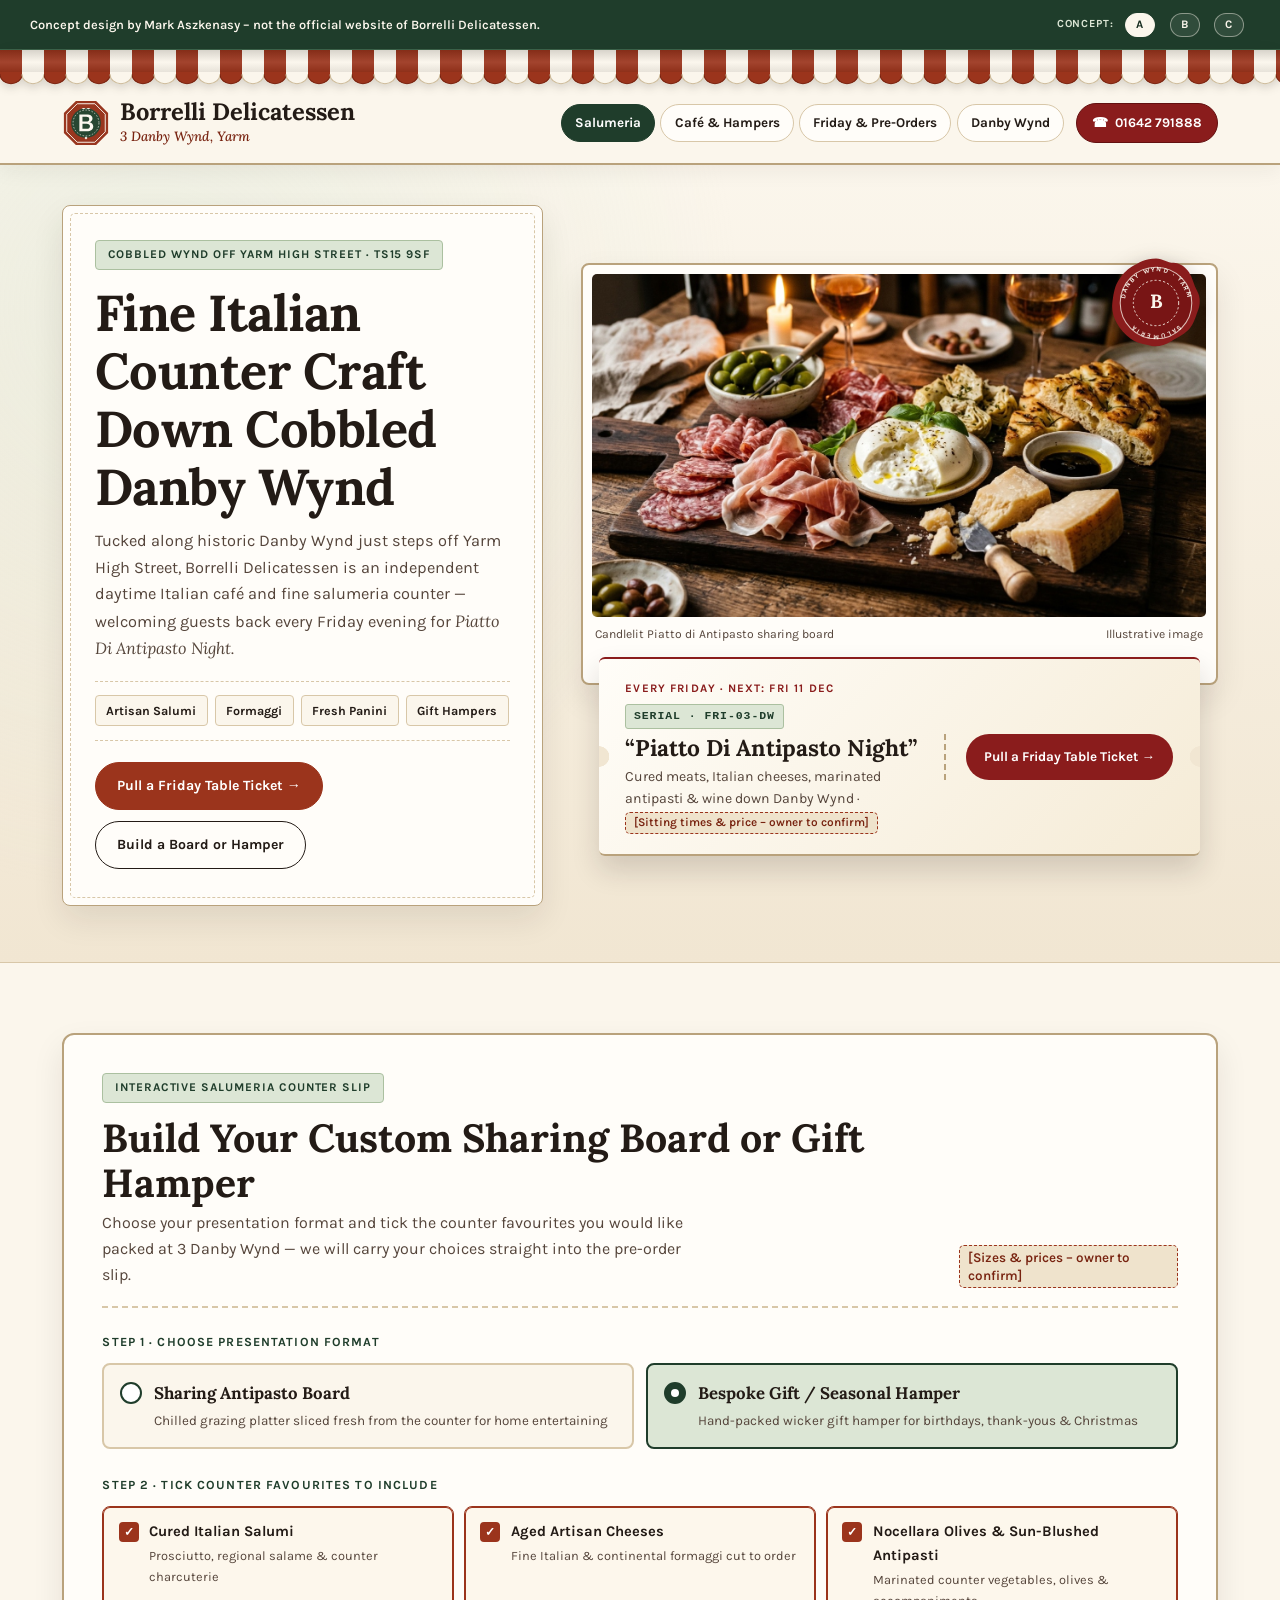
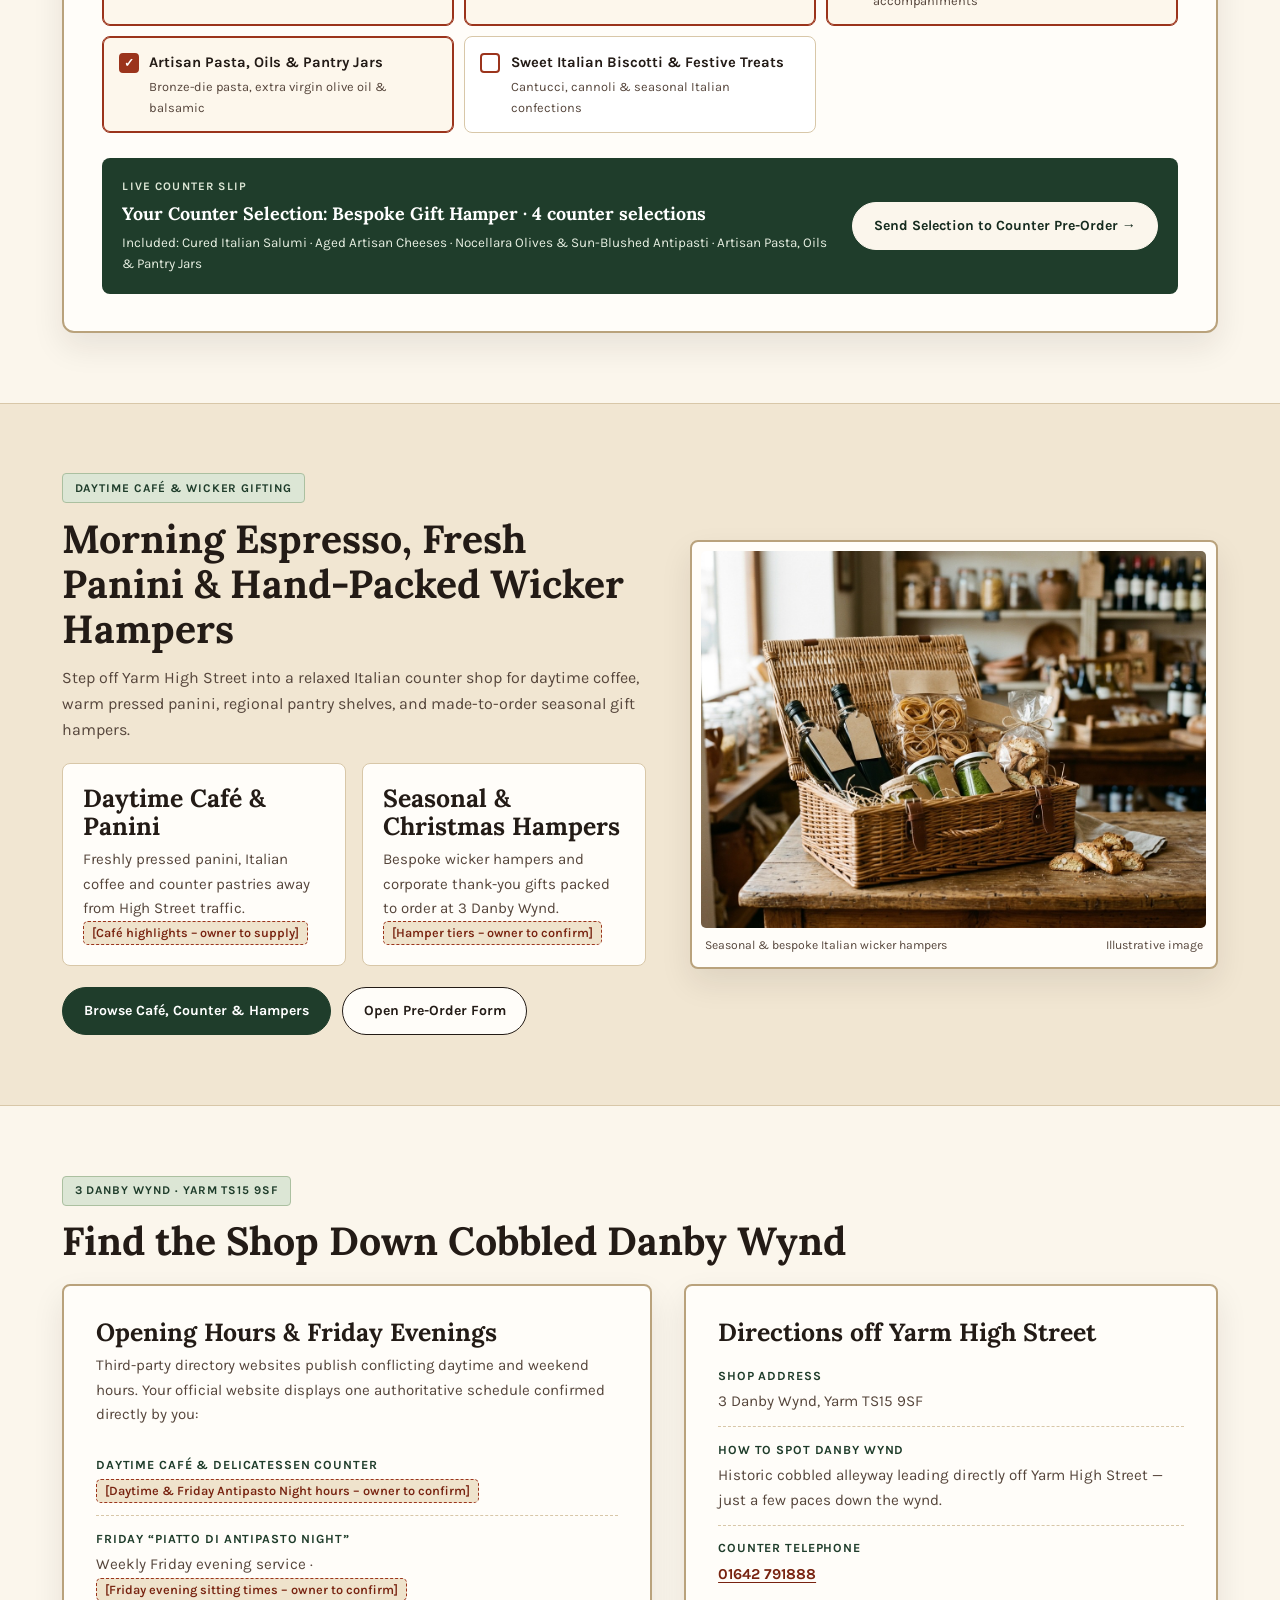
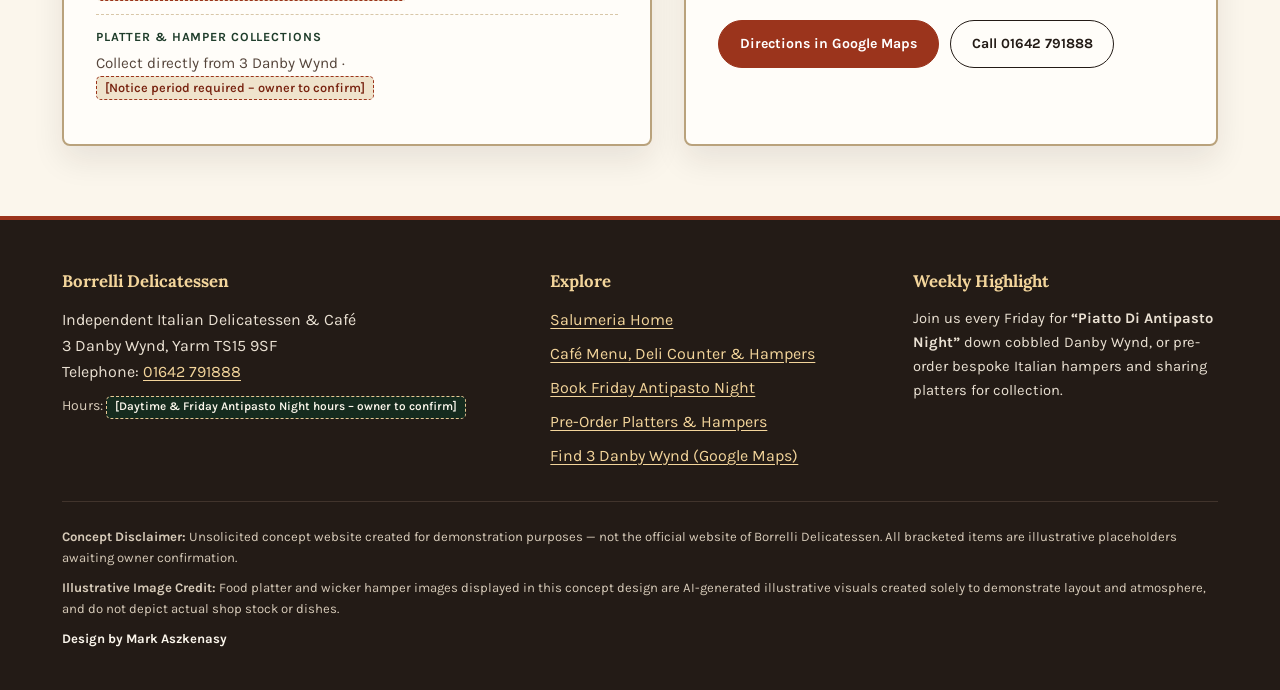
==== commit 18479edb: "Add Set B (kinetic) and Set C (single-page app) mobile-first concept variants with A/B/C switcher" ====
--- a/index.html
+++ b/index.html
@@ -4,6 +4,7 @@
   <meta charset="utf-8">
   <meta name="viewport" content="width=device-width, initial-scale=1">
   <meta name="robots" content="noindex, nofollow">
+  <meta name="theme-color" content="#1F3D2B">
   <title>Borrelli Delicatessen | 3 Danby Wynd, Yarm (Concept Demo)</title>
   <meta name="description" content="Concept website for Borrelli Delicatessen — independent Italian delicatessen, café, custom sharing platters, gift hampers and Friday Piatto Di Antipasto Night at 3 Danby Wynd, Yarm.">
   <link rel="icon" type="image/svg+xml" href="favicon.svg">
@@ -13,7 +14,15 @@
   <a class="skip-link" href="#main-content">Skip to main content</a>
 
   <div class="concept-banner" role="region" aria-label="Concept website notice">
-    <p>Concept design by Mark Aszkenasy – not the official website of Borrelli Delicatessen.</p>
+    <div class="concept-banner__inner">
+      <p>Concept design by Mark Aszkenasy – not the official website of Borrelli Delicatessen.</p>
+      <nav class="concept-switcher" aria-label="Switch concept version">
+        <span class="concept-switcher__label">Concept:</span>
+        <a class="concept-switcher__pill is-active" href="index.html" aria-current="page"><span>A</span></a>
+        <a class="concept-switcher__pill" href="b/index.html"><span>B</span></a>
+        <a class="concept-switcher__pill" href="c/index.html"><span>C</span></a>
+      </nav>
+    </div>
   </div>
 
   <header class="shopfront-header">
@@ -59,7 +68,7 @@
       <div class="container collage-grid">
         <!-- LEFT (~46%): Butcher-Paper Typographic Poster -->
         <div class="butcher-poster">
-          <span class="wynd-stamp">Cobbled Wynd off Yarm High Street · TS15 9SF</span>
+          <span class="wynd-stamp">Cobbled Wynd off Yarm High Street · TS15&nbsp;9SF</span>
           <h1 id="hero-heading">Fine Italian Counter Craft Down Cobbled Danby Wynd</h1>
           <p class="butcher-poster__lead">
             Tucked along historic Danby Wynd just steps off Yarm High Street, Borrelli Delicatessen is an independent daytime Italian café and fine salumeria counter — welcoming guests back every Friday evening for <span class="serif-italic">Piatto Di Antipasto Night</span>.
--- a/css/styles.css
+++ b/css/styles.css
@@ -195,20 +195,92 @@
   border-bottom: 1px solid #3C634B;
   font-size: 0.74rem;
   line-height: 1.35;
-  padding: 0.4rem 0.75rem;
+  padding: 0.3rem 0.65rem;
   text-align: center;
 }
 
+.concept-banner__inner {
+  max-width: var(--container-max);
+  margin: 0 auto;
+  display: flex;
+  flex-wrap: wrap;
+  align-items: center;
+  justify-content: center;
+  gap: 0.2rem 0.75rem;
+}
+
 .concept-banner p {
-  margin: 0 auto;
-  max-width: var(--container-max);
+  margin: 0;
   font-weight: 600;
+  min-width: 0;
+}
+
+.concept-switcher {
+  display: inline-flex;
+  align-items: center;
+  gap: 0.15rem;
+  flex-shrink: 0;
+}
+
+.concept-switcher__label {
+  font-size: 0.68rem;
+  font-weight: 700;
+  letter-spacing: 0.08em;
+  text-transform: uppercase;
+  color: #DCE6D5;
+  margin-right: 0.2rem;
+}
+
+.concept-switcher__pill {
+  display: inline-flex;
+  align-items: center;
+  justify-content: center;
+  min-width: 42px;
+  min-height: 42px;
+  padding: 0.25rem;
+  text-decoration: none;
+  color: var(--butcher-paper);
+}
+
+.concept-switcher__pill span {
+  display: inline-flex;
+  align-items: center;
+  justify-content: center;
+  min-width: 30px;
+  height: 24px;
+  padding: 0 0.5rem;
+  border-radius: 999px;
+  border: 1px solid rgba(251, 246, 236, 0.45);
+  background-color: rgba(255, 255, 255, 0.08);
+  color: var(--butcher-paper);
+  font-size: 0.72rem;
+  font-weight: 700;
+  letter-spacing: 0.04em;
+  transition: background-color 0.18s ease, color 0.18s ease, border-color 0.18s ease;
+}
+
+.concept-switcher__pill:hover span {
+  border-color: #FBF6EC;
+  background-color: rgba(251, 246, 236, 0.22);
+  color: #FFFFFF;
+}
+
+.concept-switcher__pill.is-active span,
+.concept-switcher__pill[aria-current="page"] span,
+.concept-switcher__pill[aria-current="true"] span {
+  background-color: #FBF6EC;
+  border-color: #FBF6EC;
+  color: var(--basil-deep);
 }
 
 @media (min-width: 768px) {
   .concept-banner {
     font-size: 0.8rem;
-    padding: 0.46rem 1.5rem;
+    padding: 0.22rem 1.5rem;
+  }
+
+  .concept-banner__inner {
+    justify-content: space-between;
   }
 }
 
@@ -498,6 +570,7 @@
     border-radius: var(--radius-pill);
     background-color: var(--counter-sheet);
     border: 1px solid var(--rule-kraft);
+    white-space: nowrap;
   }
   .site-nav__link:hover {
     background-color: var(--butcher-kraft);
@@ -515,6 +588,40 @@
     padding: 0.46rem 0.95rem;
     font-size: 0.83rem;
     white-space: nowrap;
+  }
+}
+
+@media (min-width: 960px) and (max-width: 1200px) {
+  .shopfront-fascia {
+    gap: 0.55rem;
+  }
+  .shop-brand__seal {
+    width: 2.45rem;
+    height: 2.45rem;
+  }
+  .shop-brand__title {
+    font-size: 1.22rem;
+  }
+  .shop-brand__wynd {
+    font-size: 0.75rem;
+  }
+  .site-nav {
+    gap: 0.42rem;
+  }
+  .site-nav__list {
+    gap: 0.28rem;
+  }
+  .site-nav__link {
+    padding: 0.42rem 0.62rem;
+    font-size: 0.77rem;
+  }
+  .call-badge {
+    padding: 0.42rem 0.75rem;
+    font-size: 0.77rem;
+  }
+  .wynd-stamp {
+    font-size: 0.68rem;
+    letter-spacing: 0.06em;
   }
 }
 
@@ -1726,3 +1833,108 @@
   background-color: var(--terracotta-deep);
   color: #FFFFFF;
 }
+
+/* === Mobile-First iPhone & Touch Polish === */
+@media (max-width: 960px) {
+  input:not([type="checkbox"]):not([type="radio"]):not([type="range"]),
+  select,
+  textarea {
+    font-size: 16px !important;
+  }
+  .friday-chip,
+  .nav-toggle {
+    min-height: 40px;
+    display: inline-flex;
+    align-items: center;
+    justify-content: center;
+  }
+}
+
+/* === Android Chrome / Samsung Internet & 360px Polish === */
+a, button, summary, label, input, select {
+  -webkit-tap-highlight-color: transparent;
+}
+
+/* === Gallery Inspiration Polish (Awwwards / Godly / Mobbin) === */
+@media (prefers-reduced-motion: no-preference) {
+  @view-transition {
+    navigation: auto;
+  }
+}
+
+.scroll-progress-rail {
+  position: absolute;
+  left: 0;
+  bottom: 0;
+  height: 2.5px;
+  width: 100%;
+  transform-origin: 0 50%;
+  transform: scaleX(0);
+  background: #9B341C;
+  pointer-events: none;
+  z-index: 20;
+  transition: transform 0.08s linear;
+}
+
+@media (prefers-reduced-motion: no-preference) {
+  .reveal-ready {
+    opacity: 0;
+    transform: translateY(16px);
+    transition: opacity 0.55s cubic-bezier(0.22, 1, 0.36, 1), transform 0.55s cubic-bezier(0.22, 1, 0.36, 1);
+    transition-delay: var(--reveal-delay, 0ms);
+    will-change: opacity, transform;
+  }
+  .reveal-ready.is-revealed {
+    opacity: 1;
+    transform: none;
+  }
+}
+
+@media (hover: hover) and (prefers-reduced-motion: no-preference) {
+  figure img {
+    transition: transform 0.65s cubic-bezier(0.22, 1, 0.36, 1);
+  }
+  figure:hover img {
+    transform: scale(1.028);
+  }
+  .swing-tag-shell {
+    transition: transform 0.28s cubic-bezier(0.22, 1, 0.36, 1);
+    transform-style: preserve-3d;
+  }
+}
+
+button:active:not(:disabled),
+.btn:active,
+.quick-date-chip:active {
+  transform: scale(0.985);
+}
+
+.quick-date-chips {
+  display: flex;
+  flex-wrap: wrap;
+  gap: 0.4rem;
+  margin-top: 0.48rem;
+}
+
+.quick-date-chip {
+  appearance: none;
+  border: 1px solid #C5B091;
+  background-color: #F7EFE1;
+  color: #2A211B;
+  border-radius: 999px;
+  padding: 0.32rem 0.68rem;
+  min-height: 34px;
+  font-family: inherit;
+  font-size: 0.76rem;
+  font-weight: 700;
+  line-height: 1.2;
+  cursor: pointer;
+  transition: background-color 0.16s ease, color 0.16s ease, border-color 0.16s ease, transform 0.12s ease;
+}
+
+.quick-date-chip:hover,
+.quick-date-chip.is-selected {
+  background-color: #9B341C;
+  color: #FFFFFF;
+  border-color: #9B341C;
+}
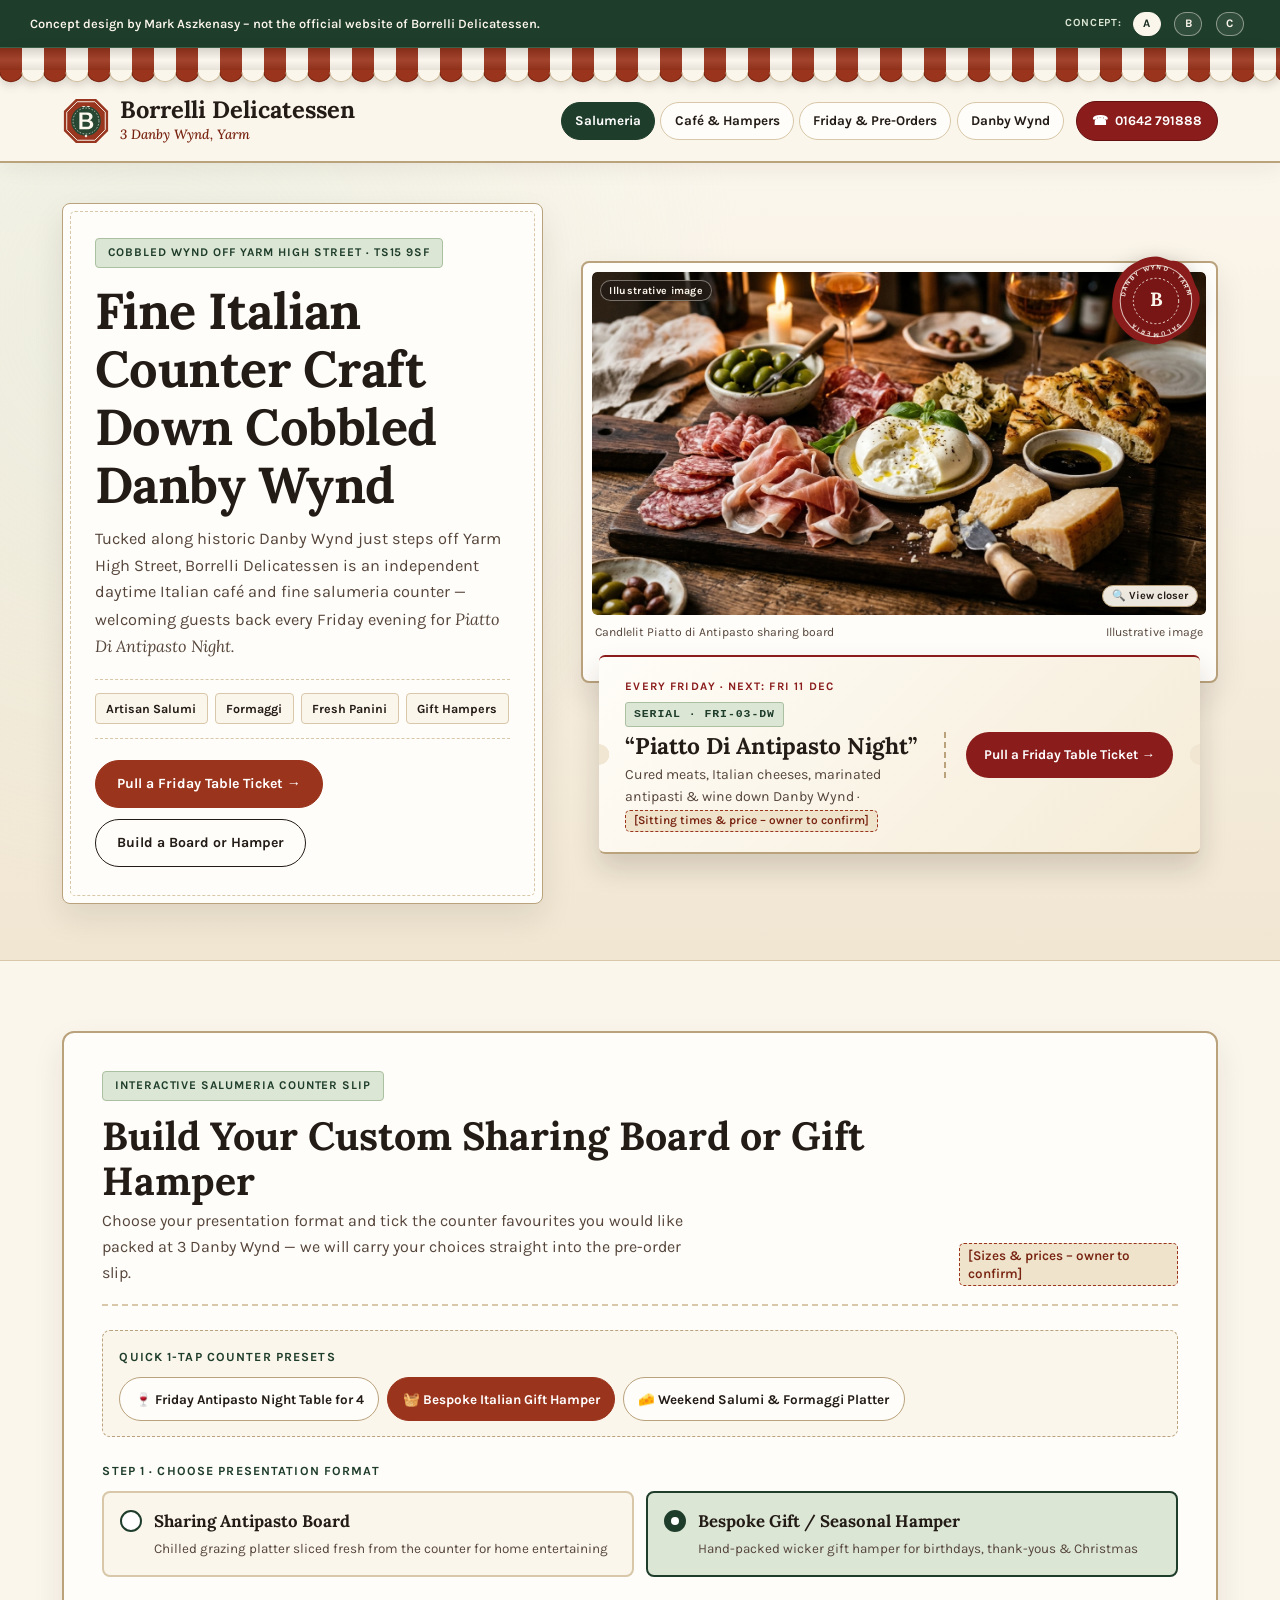
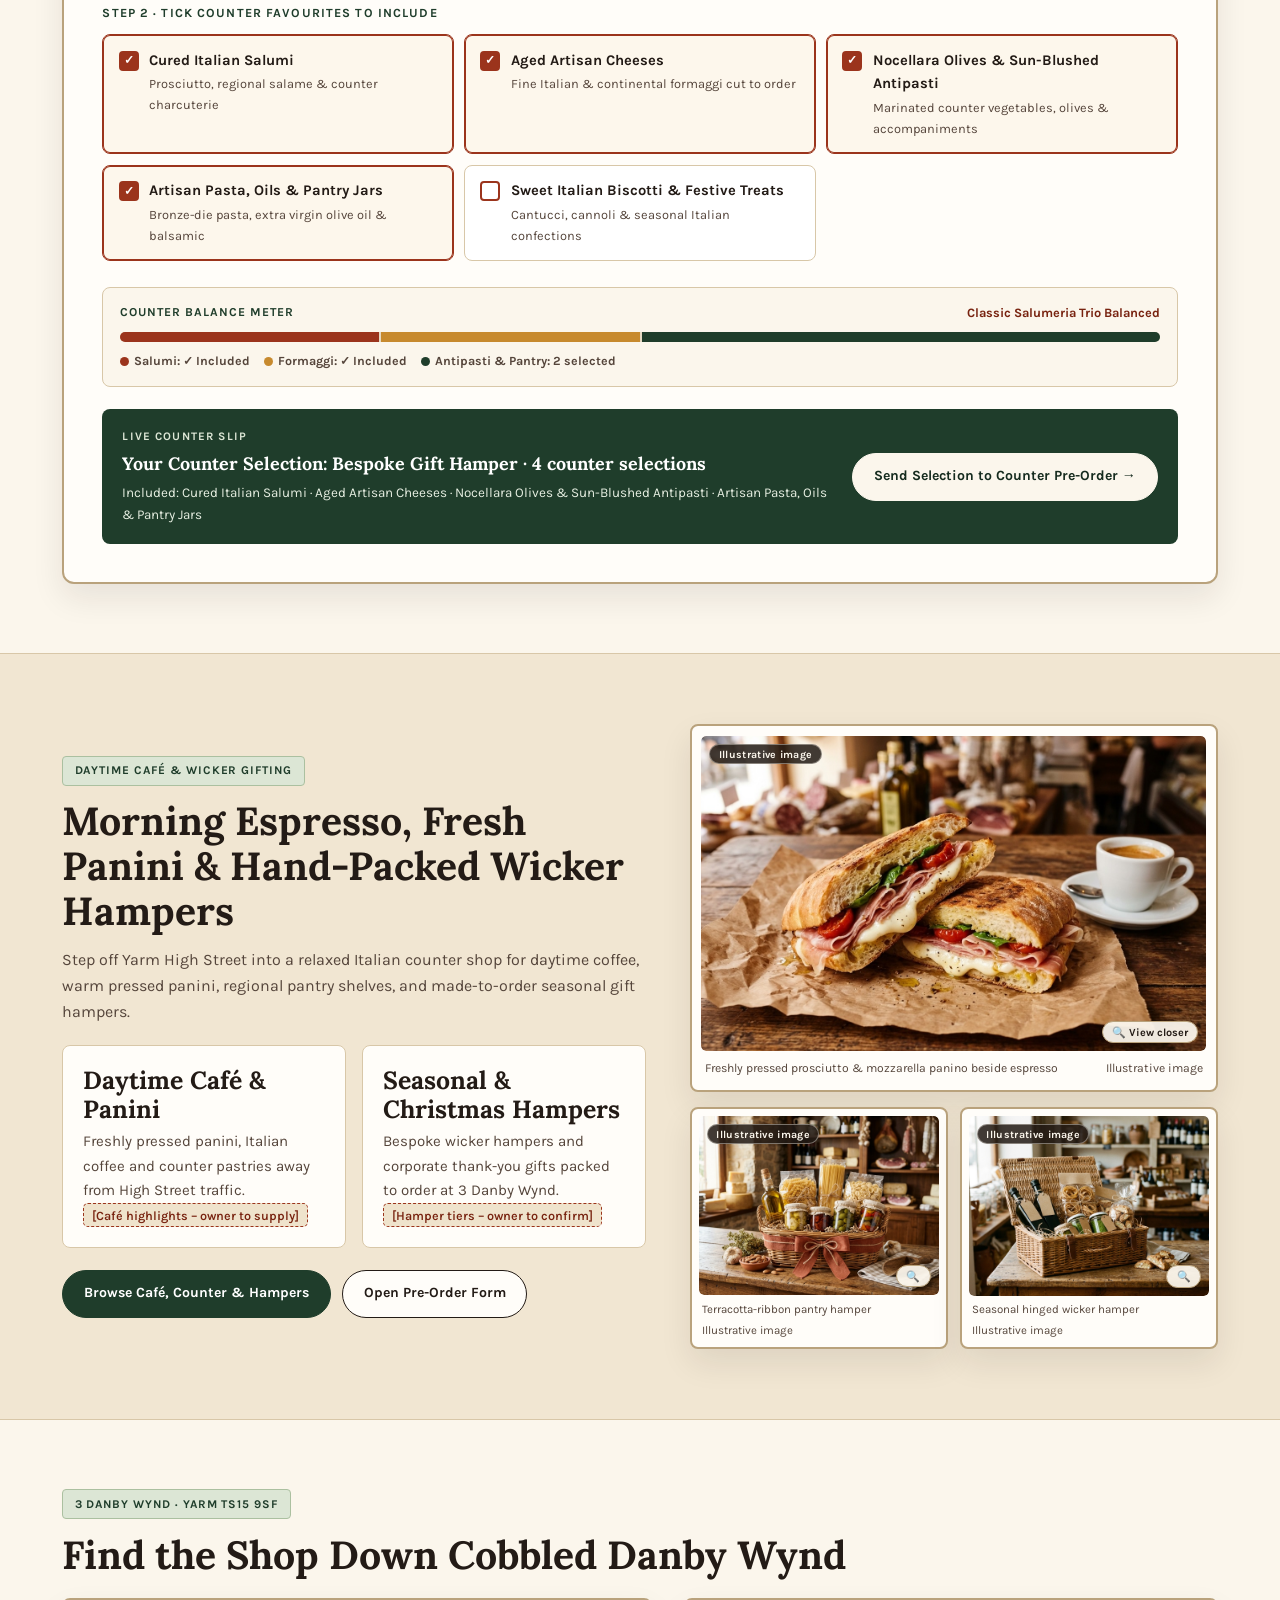
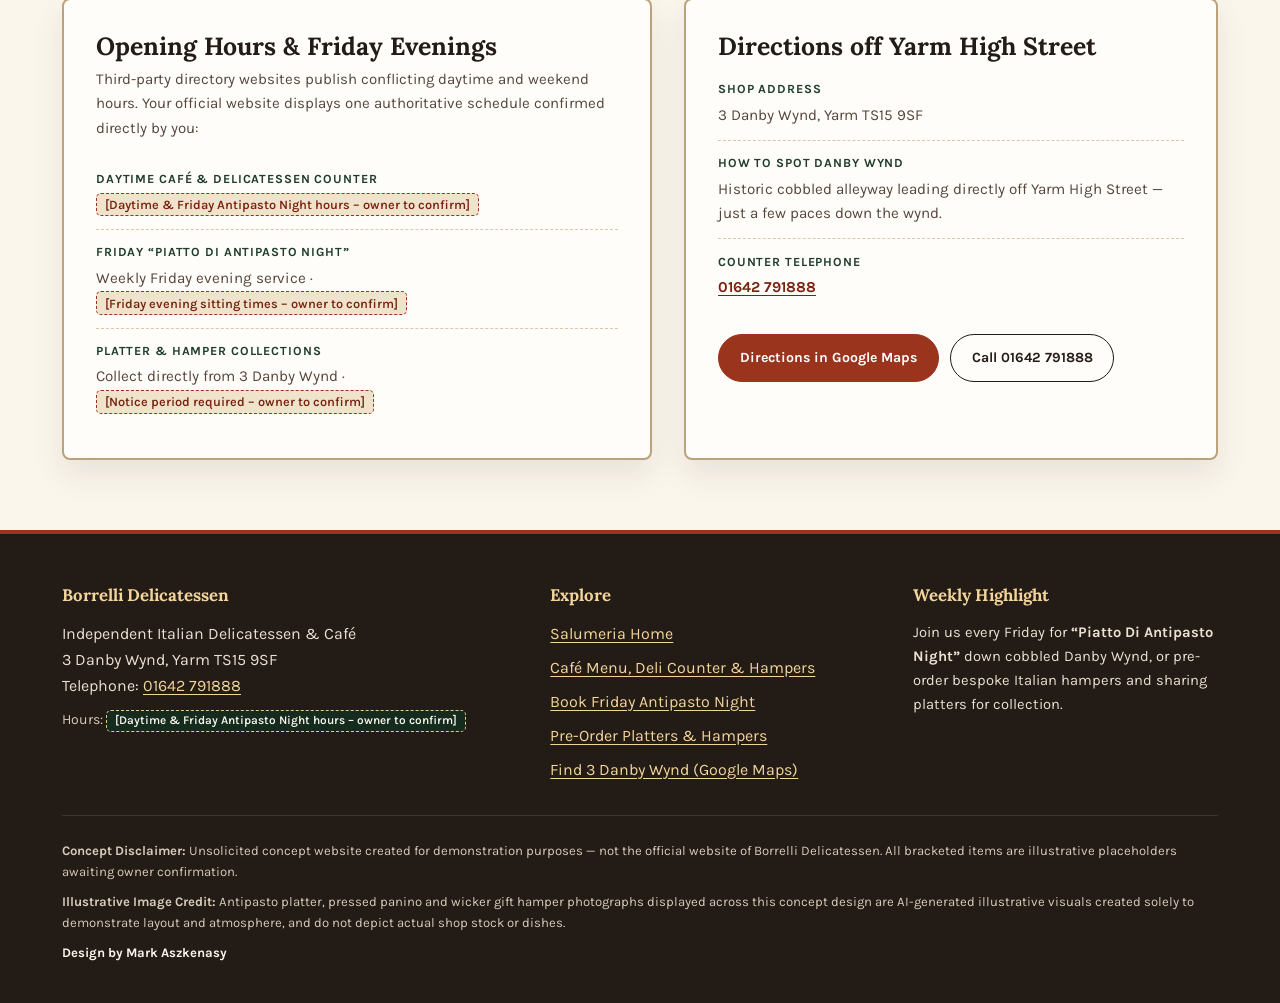
==== commit 77195c19: "Upgrade Sets A, B & C: 4-photo suite, lightbox, frosted docks, presets & live owner receipt" ====
--- a/index.html
+++ b/index.html
@@ -110,12 +110,26 @@
             </svg>
 
             <figure class="salumeria-frame">
-              <img
-                src="images/hero.jpg"
-                width="1440"
-                height="803"
-                alt="Generous Italian Piatto di Antipasto sharing platter with cured salumi, artisanal cheeses, olives and rustic bread"
+              <button
+                class="salumeria-media-trigger"
+                type="button"
+                data-lightbox-src="images/hero.jpg"
+                data-lightbox-alt="Generous Italian Piatto di Antipasto sharing platter with cured salumi, artisanal cheeses, olives and rustic bread"
+                data-lightbox-title="Candlelit “Piatto Di Antipasto” Sharing Board"
+                data-lightbox-caption="Sliced-to-order prosciutto and regional salame alongside creamy burrata, aged Parmigiano, Nocellara olives and rosemary focaccia down cobbled Danby Wynd."
+                data-lightbox-cta-href="orders-bookings.html#antipasto-booking"
+                data-lightbox-cta-label="Pull a Friday Table Ticket →"
+                aria-label="Enlarge illustrative photo of Candlelit Piatto di Antipasto sharing board"
               >
+                <img
+                  src="images/hero.jpg"
+                  width="1440"
+                  height="803"
+                  alt="Generous Italian Piatto di Antipasto sharing platter with cured salumi, artisanal cheeses, olives and rustic bread"
+                >
+                <span class="illus-corner-badge">Illustrative image</span>
+                <span class="zoom-corner-pill" aria-hidden="true">🔍 View closer</span>
+              </button>
               <figcaption>
                 <span>Candlelit Piatto di Antipasto sharing board</span>
                 <span>Illustrative image</span>
@@ -159,6 +173,22 @@
             <span class="ph">[Sizes &amp; prices – owner to confirm]</span>
           </div>
 
+          <!-- Quick 1-Tap Counter Presets -->
+          <div class="counter-presets-box">
+            <span class="counter-step-label">Quick 1-Tap Counter Presets</span>
+            <div class="preset-pills-row" role="group" aria-label="One-tap counter presets">
+              <button class="preset-pill" type="button" data-counter-preset="friday4">
+                🍷 Friday Antipasto Night Table for 4
+              </button>
+              <button class="preset-pill is-active" type="button" data-counter-preset="hamper">
+                🧺 Bespoke Italian Gift Hamper
+              </button>
+              <button class="preset-pill" type="button" data-counter-preset="platter">
+                🧀 Weekend Salumi &amp; Formaggi Platter
+              </button>
+            </div>
+          </div>
+
           <!-- Step 1: Presentation Format -->
           <div>
             <span class="counter-step-label">Step 1 · Choose Presentation Format</span>
@@ -210,6 +240,7 @@
                   id="home-item-salumi"
                   value="Cured Italian Salumi"
                   data-builder-item
+                  data-category="salumi"
                   checked
                 >
                 <label for="home-item-salumi">
@@ -227,6 +258,7 @@
                   id="home-item-cheese"
                   value="Aged Artisan Cheeses"
                   data-builder-item
+                  data-category="formaggi"
                   checked
                 >
                 <label for="home-item-cheese">
@@ -244,6 +276,7 @@
                   id="home-item-olives"
                   value="Nocellara Olives &amp; Sun-Blushed Antipasti"
                   data-builder-item
+                  data-category="antipasti"
                   checked
                 >
                 <label for="home-item-olives">
@@ -261,6 +294,7 @@
                   id="home-item-pantry"
                   value="Artisan Pasta, Oils &amp; Pantry Jars"
                   data-builder-item
+                  data-category="antipasti"
                   checked
                 >
                 <label for="home-item-pantry">
@@ -278,6 +312,7 @@
                   id="home-item-sweet"
                   value="Sweet Italian Biscotti &amp; Festive Treats"
                   data-builder-item
+                  data-category="antipasti"
                 >
                 <label for="home-item-sweet">
                   <span class="builder-tick__box" aria-hidden="true"></span>
@@ -287,6 +322,24 @@
                   </span>
                 </label>
               </div>
+            </div>
+          </div>
+
+          <!-- Live Counter Balance Meter -->
+          <div class="balance-meter" data-balance-meter aria-label="Counter balance meter">
+            <div class="balance-meter__head">
+              <span class="balance-meter__title">Counter Balance Meter</span>
+              <span class="balance-meter__verdict" data-balance-verdict>Classic Salumeria Trio Balanced</span>
+            </div>
+            <div class="balance-meter__track" aria-hidden="true">
+              <div class="balance-meter__seg balance-meter__seg--salumi" data-seg-salumi style="width: 25%"></div>
+              <div class="balance-meter__seg balance-meter__seg--formaggi" data-seg-formaggi style="width: 25%"></div>
+              <div class="balance-meter__seg balance-meter__seg--antipasti" data-seg-antipasti style="width: 50%"></div>
+            </div>
+            <div class="balance-meter__legend">
+              <span class="balance-pill" data-pill-salumi><span class="balance-pill__dot balance-pill__dot--salumi"></span> Salumi: ✓ Included</span>
+              <span class="balance-pill" data-pill-formaggi><span class="balance-pill__dot balance-pill__dot--formaggi"></span> Formaggi: ✓ Included</span>
+              <span class="balance-pill" data-pill-antipasti><span class="balance-pill__dot balance-pill__dot--antipasti"></span> Antipasti &amp; Pantry: 2 selected</span>
             </div>
           </div>
 
@@ -344,18 +397,90 @@
           </div>
         </div>
 
-        <figure class="salumeria-frame salumeria-frame--hamper">
-          <img
-            src="images/feature.jpg"
-            width="1200"
-            height="896"
-            alt="Traditional wicker gift hamper filled with Italian olive oil, artisan pasta, preserves and delicatessen treats"
-          >
-          <figcaption>
-            <span>Seasonal &amp; bespoke Italian wicker hampers</span>
-            <span>Illustrative image</span>
-          </figcaption>
-        </figure>
+        <div class="salumeria-mosaic" aria-label="Borrelli café and gift hamper showcase">
+          <figure class="salumeria-frame salumeria-frame--panino">
+            <button
+              class="salumeria-media-trigger"
+              type="button"
+              data-lightbox-src="images/detail-2.jpg"
+              data-lightbox-alt="Freshly pressed prosciutto, melted mozzarella, roasted tomato and basil ciabatta panino on butcher paper beside an Italian espresso"
+              data-lightbox-title="Daytime Café · Pressed Ciabatta Panino &amp; Espresso"
+              data-lightbox-caption="Warm ciabatta panini filled from the salumeria counter with cured prosciutto, melted mozzarella, sweet tomatoes and fresh basil, served alongside rich Italian espresso."
+              data-lightbox-cta-href="menu-deli.html#panel-cafe"
+              data-lightbox-cta-label="Explore Café Menu →"
+              aria-label="Enlarge illustrative photo of freshly pressed panino and espresso"
+            >
+              <img
+                src="images/detail-2.jpg"
+                width="1200"
+                height="896"
+                alt="Freshly pressed prosciutto, melted mozzarella, roasted tomato and basil ciabatta panino on butcher paper beside an Italian espresso"
+              >
+              <span class="illus-corner-badge">Illustrative image</span>
+              <span class="zoom-corner-pill" aria-hidden="true">🔍 View closer</span>
+            </button>
+            <figcaption>
+              <span>Freshly pressed prosciutto &amp; mozzarella panino beside espresso</span>
+              <span>Illustrative image</span>
+            </figcaption>
+          </figure>
+
+          <div class="salumeria-mosaic__pair">
+            <figure class="salumeria-frame salumeria-frame--hamper">
+              <button
+                class="salumeria-media-trigger"
+                type="button"
+                data-lightbox-src="images/detail-1.jpg"
+                data-lightbox-alt="Artisanal wicker Italian gift hamper tied with a terracotta ribbon, filled with extra virgin olive oil, bronze-die pasta and marinated antipasti jars"
+                data-lightbox-title="Terracotta-Ribbon Bespoke Gift Hamper"
+                data-lightbox-caption="Hand-packed wicker basket tied with terracotta ribbon and filled with golden extra-virgin olive oil, bronze-die pastas and marinated antipasti jars at 3 Danby Wynd."
+                data-lightbox-cta-href="orders-bookings.html#hamper-preorder"
+                data-lightbox-cta-label="Pre-Order a Gift Hamper →"
+                aria-label="Enlarge illustrative photo of terracotta-ribbon Italian gift hamper"
+              >
+                <img
+                  src="images/detail-1.jpg"
+                  width="1200"
+                  height="896"
+                  alt="Artisanal wicker Italian gift hamper tied with a terracotta ribbon, filled with extra virgin olive oil, bronze-die pasta and marinated antipasti jars"
+                >
+                <span class="illus-corner-badge">Illustrative image</span>
+                <span class="zoom-corner-pill" aria-hidden="true">🔍</span>
+              </button>
+              <figcaption>
+                <span>Terracotta-ribbon pantry hamper</span>
+                <span>Illustrative image</span>
+              </figcaption>
+            </figure>
+
+            <figure class="salumeria-frame salumeria-frame--hamper">
+              <button
+                class="salumeria-media-trigger"
+                type="button"
+                data-lightbox-src="images/feature.jpg"
+                data-lightbox-alt="Traditional hinged wicker gift hamper filled with Italian olive oil, artisan pasta, pesto jars and almond biscotti"
+                data-lightbox-title="Hinged Wicker Seasonal &amp; Corporate Hamper"
+                data-lightbox-caption="Traditional hinged wicker gift hamper packed to order with regional olive oils, tagliatelle nests, pesto jars and almond cantucci biscotti."
+                data-lightbox-cta-href="orders-bookings.html#hamper-preorder"
+                data-lightbox-cta-label="Pre-Order a Wicker Hamper →"
+                aria-label="Enlarge illustrative photo of hinged wicker Italian hamper"
+              >
+                <img
+                  src="images/feature.jpg"
+                  width="1200"
+                  height="896"
+                  alt="Traditional hinged wicker gift hamper filled with Italian olive oil, artisan pasta, pesto jars and almond biscotti"
+                >
+                <span class="illus-corner-badge">Illustrative image</span>
+                <span class="zoom-corner-pill" aria-hidden="true">🔍</span>
+              </button>
+              <figcaption>
+                <span>Seasonal hinged wicker hamper</span>
+                <span>Illustrative image</span>
+              </figcaption>
+            </figure>
+          </div>
+        </div>
       </div>
     </section>
 
@@ -455,13 +580,36 @@
 
       <div class="footer-disclaimers">
         <p><strong>Concept Disclaimer:</strong> Unsolicited concept website created for demonstration purposes — not the official website of Borrelli Delicatessen. All bracketed items are illustrative placeholders awaiting owner confirmation.</p>
-        <p><strong>Illustrative Image Credit:</strong> Food platter and wicker hamper images displayed in this concept design are AI-generated illustrative visuals created solely to demonstrate layout and atmosphere, and do not depict actual shop stock or dishes.</p>
+        <p><strong>Illustrative Image Credit:</strong> Antipasto platter, pressed panino and wicker gift hamper photographs displayed across this concept design are AI-generated illustrative visuals created solely to demonstrate layout and atmosphere, and do not depict actual shop stock or dishes.</p>
         <p class="footer-credit">Design by Mark Aszkenasy</p>
       </div>
     </div>
   </footer>
 
-  <!-- Solid Opaque Sticky Mobile Action Bar -->
+  <!-- Accessible Native Photo Lightbox -->
+  <dialog class="borrelli-lightbox" id="borrelli-lightbox" aria-labelledby="lightbox-title">
+    <div class="borrelli-lightbox__inner">
+      <div class="borrelli-lightbox__top">
+        <span class="borrelli-lightbox__tag">Illustrative image · 3 Danby Wynd</span>
+        <button class="borrelli-lightbox__close" type="button" data-lightbox-close aria-label="Close photo preview">✕</button>
+      </div>
+      <div class="borrelli-lightbox__media">
+        <img id="lightbox-img" src="images/hero.jpg" alt="">
+      </div>
+      <div class="borrelli-lightbox__body">
+        <div class="borrelli-lightbox__copy">
+          <h3 class="borrelli-lightbox__title" id="lightbox-title">Candlelit “Piatto Di Antipasto” Sharing Board</h3>
+          <p class="borrelli-lightbox__caption" id="lightbox-caption"></p>
+        </div>
+        <a class="btn btn--terracotta" id="lightbox-cta" href="orders-bookings.html">Order or Book →</a>
+      </div>
+    </div>
+  </dialog>
+
+  <!-- Non-blocking Micro-Toast -->
+  <div class="borrelli-toast" id="borrelli-toast" role="status" aria-live="polite" aria-atomic="true"></div>
+
+  <!-- Sticky Mobile Action Bar with Form/Footer Auto-Clearance -->
   <nav class="mobile-action-bar" aria-label="Quick mobile actions">
     <a class="mobile-action-bar__btn" href="tel:01642791888">Call</a>
     <a class="mobile-action-bar__btn" href="menu-deli.html">Deli &amp; Menu</a>
--- a/css/styles.css
+++ b/css/styles.css
@@ -193,20 +193,19 @@
   background-color: var(--basil);
   color: var(--butcher-paper);
   border-bottom: 1px solid #3C634B;
-  font-size: 0.74rem;
-  line-height: 1.35;
-  padding: 0.3rem 0.65rem;
-  text-align: center;
+  font-size: 0.69rem;
+  line-height: 1.24;
+  padding: 0.22rem 0.55rem;
+  text-align: left;
 }
 
 .concept-banner__inner {
   max-width: var(--container-max);
   margin: 0 auto;
-  display: flex;
-  flex-wrap: wrap;
-  align-items: center;
-  justify-content: center;
-  gap: 0.2rem 0.75rem;
+  display: grid;
+  grid-template-columns: minmax(0, 1fr) auto;
+  align-items: center;
+  gap: 0.35rem;
 }
 
 .concept-banner p {
@@ -218,11 +217,12 @@
 .concept-switcher {
   display: inline-flex;
   align-items: center;
-  gap: 0.15rem;
+  gap: 0.1rem;
   flex-shrink: 0;
 }
 
 .concept-switcher__label {
+  display: none;
   font-size: 0.68rem;
   font-weight: 700;
   letter-spacing: 0.08em;
@@ -231,13 +231,19 @@
   margin-right: 0.2rem;
 }
 
+@media (min-width: 560px) {
+  .concept-switcher__label {
+    display: inline;
+  }
+}
+
 .concept-switcher__pill {
   display: inline-flex;
   align-items: center;
   justify-content: center;
-  min-width: 42px;
-  min-height: 42px;
-  padding: 0.25rem;
+  min-width: 40px;
+  min-height: 40px;
+  padding: 0.15rem;
   text-decoration: none;
   color: var(--butcher-paper);
 }
@@ -246,9 +252,9 @@
   display: inline-flex;
   align-items: center;
   justify-content: center;
-  min-width: 30px;
+  min-width: 28px;
   height: 24px;
-  padding: 0 0.5rem;
+  padding: 0 0.45rem;
   border-radius: 999px;
   border: 1px solid rgba(251, 246, 236, 0.45);
   background-color: rgba(255, 255, 255, 0.08);
@@ -276,11 +282,8 @@
 @media (min-width: 768px) {
   .concept-banner {
     font-size: 0.8rem;
+    line-height: 1.35;
     padding: 0.22rem 1.5rem;
-  }
-
-  .concept-banner__inner {
-    justify-content: space-between;
   }
 }
 
@@ -751,8 +754,17 @@
 .collage-grid {
   display: grid;
   grid-template-columns: 1fr;
-  gap: 1.85rem;
+  gap: 1.35rem;
   align-items: start;
+}
+
+@media (max-width: 979px) {
+  .salumeria-collage-hero {
+    padding: 1.1rem 0 2.2rem;
+  }
+  .collage-grid > .tactile-stage {
+    order: -1;
+  }
 }
 
 @media (min-width: 980px) {
@@ -1938,3 +1950,541 @@
   color: #FFFFFF;
   border-color: #9B341C;
 }
+
+/* ==========================================================================
+   10. Above-the-Fold Mobile Hero, 4-Photo Mosaic, Native Lightbox,
+       1-Tap Counter Presets, Balance Meter, Micro-Toast & Owner Ticket
+   ========================================================================== */
+@media (max-width: 979px) {
+  .salumeria-collage-hero {
+    padding: 1.05rem 0 2.15rem;
+  }
+
+  .collage-grid {
+    gap: 1.15rem;
+  }
+
+  .butcher-poster {
+    padding: 1.05rem 0.95rem 1.2rem;
+  }
+
+  .butcher-poster h1 {
+    font-size: clamp(1.68rem, 6.2vw, 2.3rem);
+    margin-bottom: 0.55rem;
+  }
+
+  .butcher-poster__lead {
+    font-size: 0.94rem;
+    margin-bottom: 0.75rem;
+  }
+
+  .specialty-tags {
+    padding: 0.55rem 0;
+  }
+
+  .butcher-poster .btn-row {
+    margin-top: 0.85rem;
+  }
+}
+
+/* Editorial 3-Photo Mosaic & Subpage Banner Visual Split */
+.salumeria-mosaic {
+  display: grid;
+  gap: 0.9rem;
+}
+
+.salumeria-mosaic__pair {
+  display: grid;
+  grid-template-columns: repeat(2, minmax(0, 1fr));
+  gap: 0.75rem;
+}
+
+.salumeria-frame--panino img,
+.salumeria-frame--detail img {
+  aspect-ratio: 16 / 10;
+}
+
+.salumeria-mosaic__pair .salumeria-frame {
+  padding: 0.45rem 0.45rem 0.55rem;
+}
+
+.salumeria-mosaic__pair .salumeria-frame img {
+  aspect-ratio: 4 / 3;
+}
+
+.salumeria-mosaic__pair .salumeria-frame figcaption {
+  font-size: 0.72rem;
+  line-height: 1.3;
+  margin-top: 0.4rem;
+}
+
+.subpage-banner__grid {
+  display: grid;
+  grid-template-columns: 1fr;
+  gap: 1.25rem;
+  align-items: center;
+}
+
+@media (min-width: 900px) {
+  .subpage-banner__grid {
+    grid-template-columns: 1.12fr 0.88fr;
+    gap: 2.25rem;
+  }
+}
+
+/* Interactive Photo Lightbox Trigger Wrapper */
+.salumeria-media-trigger {
+  position: relative;
+  display: block;
+  width: 100%;
+  padding: 0;
+  border: 0;
+  background: transparent;
+  cursor: zoom-in;
+  border-radius: 5px;
+  overflow: hidden;
+  text-align: left;
+}
+
+.salumeria-media-trigger:focus-visible {
+  outline: 3px solid var(--terracotta);
+  outline-offset: 2px;
+}
+
+.illus-corner-badge {
+  position: absolute;
+  top: 0.5rem;
+  left: 0.5rem;
+  z-index: 2;
+  padding: 0.18rem 0.52rem;
+  border-radius: 999px;
+  background-color: rgba(35, 27, 22, 0.86);
+  border: 1px solid rgba(251, 246, 236, 0.4);
+  color: #FBF6EC;
+  font-family: var(--font-sans);
+  font-size: 0.66rem;
+  font-weight: 700;
+  letter-spacing: 0.03em;
+  pointer-events: none;
+}
+
+.zoom-corner-pill {
+  position: absolute;
+  bottom: 0.5rem;
+  right: 0.5rem;
+  z-index: 2;
+  padding: 0.22rem 0.58rem;
+  border-radius: 999px;
+  background-color: rgba(251, 246, 236, 0.94);
+  border: 1px solid var(--rule-stitch);
+  color: var(--walnut);
+  font-family: var(--font-sans);
+  font-size: 0.68rem;
+  font-weight: 700;
+  box-shadow: 0 4px 12px rgba(35, 27, 22, 0.18);
+  pointer-events: none;
+}
+
+/* Native <dialog> Photo Lightbox */
+.borrelli-lightbox {
+  max-width: min(94vw, 820px);
+  width: 100%;
+  padding: 0;
+  border: 2px solid var(--rule-stitch);
+  border-radius: 14px;
+  background-color: var(--counter-sheet);
+  color: var(--walnut);
+  box-shadow: 0 28px 64px rgba(0, 0, 0, 0.55);
+  overflow: hidden;
+}
+
+.borrelli-lightbox::backdrop {
+  background-color: rgba(23, 17, 14, 0.78);
+  backdrop-filter: blur(12px);
+  -webkit-backdrop-filter: blur(12px);
+}
+
+.borrelli-lightbox__inner {
+  display: grid;
+  gap: 0;
+}
+
+.borrelli-lightbox__top {
+  display: flex;
+  align-items: center;
+  justify-content: space-between;
+  gap: 0.75rem;
+  padding: 0.75rem 1rem;
+  background-color: var(--butcher-kraft);
+  border-bottom: 1px solid var(--rule-kraft);
+}
+
+.borrelli-lightbox__tag {
+  display: inline-flex;
+  align-items: center;
+  gap: 0.35rem;
+  padding: 0.22rem 0.6rem;
+  border-radius: 999px;
+  background-color: var(--pistachio);
+  border: 1px solid var(--pistachio-border);
+  color: var(--basil);
+  font-size: 0.72rem;
+  font-weight: 700;
+  letter-spacing: 0.05em;
+  text-transform: uppercase;
+}
+
+.borrelli-lightbox__close {
+  display: inline-flex;
+  align-items: center;
+  justify-content: center;
+  min-width: 44px;
+  min-height: 44px;
+  border-radius: 999px;
+  border: 1.5px solid var(--rule-stitch);
+  background-color: var(--counter-sheet);
+  color: var(--walnut);
+  font-size: 1rem;
+  font-weight: 700;
+  cursor: pointer;
+}
+
+.borrelli-lightbox__close:hover {
+  background-color: var(--terracotta);
+  border-color: var(--terracotta);
+  color: #FFFFFF;
+}
+
+.borrelli-lightbox__media {
+  background-color: #1A1310;
+  display: flex;
+  align-items: center;
+  justify-content: center;
+  max-height: 60vh;
+  overflow: hidden;
+}
+
+.borrelli-lightbox__media img {
+  width: 100%;
+  max-height: 60vh;
+  object-fit: cover;
+}
+
+.borrelli-lightbox__body {
+  padding: 1rem 1.15rem 1.15rem;
+  display: flex;
+  flex-wrap: wrap;
+  align-items: center;
+  justify-content: space-between;
+  gap: 0.85rem;
+}
+
+.borrelli-lightbox__copy {
+  flex: 1 1 260px;
+}
+
+.borrelli-lightbox__title {
+  margin: 0 0 0.2rem;
+  font-family: var(--font-serif);
+  font-size: 1.2rem;
+  color: var(--walnut);
+}
+
+.borrelli-lightbox__caption {
+  margin: 0;
+  font-size: 0.88rem;
+  color: var(--walnut-muted);
+}
+
+/* 1-Tap Counter Presets */
+.counter-presets-box {
+  margin-bottom: 1.45rem;
+  padding: 0.95rem 1rem;
+  border-radius: var(--radius-soft);
+  background-color: var(--butcher-paper);
+  border: 1.5px dashed var(--rule-stitch);
+}
+
+.preset-pills-row {
+  display: flex;
+  flex-wrap: wrap;
+  gap: 0.5rem;
+}
+
+.preset-pill {
+  appearance: none;
+  display: inline-flex;
+  align-items: center;
+  gap: 0.4rem;
+  min-height: 44px;
+  padding: 0.48rem 0.9rem;
+  border-radius: var(--radius-pill);
+  border: 1.5px solid var(--rule-stitch);
+  background-color: var(--counter-sheet);
+  color: var(--walnut);
+  font-family: var(--font-sans);
+  font-size: 0.84rem;
+  font-weight: 700;
+  cursor: pointer;
+  text-align: left;
+  transition: background-color 0.18s ease, border-color 0.18s ease, color 0.18s ease;
+}
+
+.preset-pill:hover {
+  background-color: var(--butcher-kraft);
+  border-color: var(--terracotta);
+}
+
+.preset-pill.is-active {
+  background-color: var(--terracotta);
+  border-color: var(--terracotta);
+  color: #FFFFFF;
+}
+
+/* Live Counter Balance Meter */
+.balance-meter {
+  margin-bottom: 1.35rem;
+  padding: 0.95rem 1.05rem;
+  border-radius: var(--radius-soft);
+  background-color: var(--butcher-paper);
+  border: 1px solid var(--rule-kraft);
+}
+
+.balance-meter__head {
+  display: flex;
+  flex-wrap: wrap;
+  justify-content: space-between;
+  align-items: center;
+  gap: 0.4rem;
+  margin-bottom: 0.55rem;
+}
+
+.balance-meter__title {
+  font-size: 0.76rem;
+  font-weight: 800;
+  letter-spacing: 0.08em;
+  text-transform: uppercase;
+  color: var(--basil);
+}
+
+.balance-meter__verdict {
+  font-size: 0.8rem;
+  font-weight: 700;
+  color: var(--terracotta-deep);
+}
+
+.balance-meter__track {
+  display: flex;
+  height: 10px;
+  width: 100%;
+  border-radius: 999px;
+  overflow: hidden;
+  background-color: #E6DAC4;
+  gap: 2px;
+}
+
+.balance-meter__seg {
+  height: 100%;
+  transition: width 0.28s cubic-bezier(0.22, 1, 0.36, 1);
+}
+
+.balance-meter__seg--salumi {
+  background-color: var(--terracotta);
+}
+
+.balance-meter__seg--formaggi {
+  background-color: #C78A2E;
+}
+
+.balance-meter__seg--antipasti {
+  background-color: var(--basil);
+}
+
+.balance-meter__legend {
+  display: flex;
+  flex-wrap: wrap;
+  gap: 0.45rem 0.85rem;
+  margin-top: 0.55rem;
+  font-size: 0.78rem;
+  font-weight: 700;
+  color: var(--walnut-muted);
+}
+
+.balance-pill {
+  display: inline-flex;
+  align-items: center;
+  gap: 0.32rem;
+}
+
+.balance-pill__dot {
+  width: 9px;
+  height: 9px;
+  border-radius: 50%;
+  display: inline-block;
+}
+
+.balance-pill__dot--salumi { background-color: var(--terracotta); }
+.balance-pill__dot--formaggi { background-color: #C78A2E; }
+.balance-pill__dot--antipasti { background-color: var(--basil); }
+
+/* Structured "What Borrelli Delicatessen Receives" Summary Ticket */
+.owner-receipt-card {
+  margin-top: 0.9rem;
+  padding: 1rem 1.05rem;
+  border-radius: var(--radius-soft);
+  background-color: var(--counter-sheet);
+  color: var(--walnut);
+  border: 1.5px dashed var(--rule-stitch);
+  box-shadow: 0 8px 22px rgba(0, 0, 0, 0.16);
+}
+
+.owner-receipt-card__head {
+  display: flex;
+  flex-wrap: wrap;
+  align-items: center;
+  justify-content: space-between;
+  gap: 0.45rem;
+  padding-bottom: 0.65rem;
+  margin-bottom: 0.7rem;
+  border-bottom: 1px dashed var(--rule-kraft);
+}
+
+.owner-receipt-card__title {
+  margin: 0;
+  font-family: var(--font-serif);
+  font-size: 1rem;
+  font-weight: 700;
+  color: var(--basil);
+}
+
+.owner-receipt-card__ref {
+  font-family: ui-monospace, SFMono-Regular, Menlo, monospace;
+  font-size: 0.74rem;
+  font-weight: 700;
+  padding: 0.16rem 0.5rem;
+  border-radius: 4px;
+  background-color: var(--pistachio);
+  color: var(--basil-deep);
+  border: 1px solid var(--pistachio-border);
+}
+
+.owner-receipt-dl {
+  margin: 0;
+  display: grid;
+  grid-template-columns: 1fr;
+  gap: 0.48rem 1rem;
+  font-size: 0.86rem;
+}
+
+@media (min-width: 620px) {
+  .owner-receipt-dl {
+    grid-template-columns: repeat(2, minmax(0, 1fr));
+  }
+  .owner-receipt-dl__full {
+    grid-column: 1 / -1;
+  }
+}
+
+.owner-receipt-dl dt {
+  font-size: 0.7rem;
+  font-weight: 800;
+  letter-spacing: 0.07em;
+  text-transform: uppercase;
+  color: var(--terracotta-deep);
+}
+
+.owner-receipt-dl dd {
+  margin: 0.1rem 0 0;
+  color: var(--walnut);
+  font-weight: 600;
+  word-break: break-word;
+}
+
+.owner-receipt-actions {
+  margin-top: 0.85rem;
+  padding-top: 0.75rem;
+  border-top: 1px dashed var(--rule-kraft);
+  display: flex;
+  flex-wrap: wrap;
+  gap: 0.55rem;
+}
+
+.btn--receipt-copy {
+  min-height: 42px;
+  padding: 0.45rem 0.95rem;
+  font-size: 0.82rem;
+  background-color: var(--basil);
+  border-color: var(--basil);
+  color: #FFFFFF;
+}
+
+.btn--receipt-copy:hover {
+  background-color: var(--basil-deep);
+  color: #FFFFFF;
+}
+
+.btn--receipt-reset {
+  min-height: 42px;
+  padding: 0.45rem 0.95rem;
+  font-size: 0.82rem;
+  background-color: var(--butcher-paper);
+  border-color: var(--rule-stitch);
+  color: var(--walnut);
+}
+
+.btn--receipt-reset:hover {
+  background-color: var(--butcher-kraft);
+  border-color: var(--terracotta);
+  color: var(--terracotta-deep);
+}
+
+/* Non-Blocking Micro-Toast Pill */
+.borrelli-toast {
+  position: fixed;
+  top: 5.1rem;
+  left: 50%;
+  transform: translate(-50%, -14px);
+  z-index: 2200;
+  max-width: min(92vw, 420px);
+  padding: 0.55rem 1rem;
+  border-radius: 999px;
+  background-color: rgba(21, 43, 30, 0.96);
+  border: 1px solid #F3D59B;
+  color: #FFFFFF;
+  font-family: var(--font-sans);
+  font-size: 0.82rem;
+  font-weight: 700;
+  box-shadow: 0 12px 28px rgba(0, 0, 0, 0.28);
+  opacity: 0;
+  pointer-events: none;
+  transition: opacity 0.22s ease, transform 0.25s cubic-bezier(0.22, 1, 0.36, 1);
+  text-align: center;
+}
+
+.borrelli-toast.is-visible {
+  opacity: 1;
+  transform: translate(-50%, 0);
+}
+
+/* Mobile Action Bar Auto-Clearance on Form & Footer */
+.mobile-action-bar {
+  background-color: rgba(35, 27, 22, 0.96);
+  backdrop-filter: blur(20px) saturate(180%);
+  -webkit-backdrop-filter: blur(20px) saturate(180%);
+  box-shadow: inset 0 1px 0 rgba(255, 255, 255, 0.12), 0 -6px 20px rgba(0, 0, 0, 0.32);
+  transition: transform 0.32s cubic-bezier(0.22, 1, 0.36, 1), opacity 0.24s ease;
+}
+
+.mobile-action-bar.is-dock-hidden {
+  transform: translateY(130%);
+  opacity: 0;
+  pointer-events: none;
+}
+
+@media (prefers-reduced-motion: reduce) {
+  .borrelli-toast,
+  .mobile-action-bar,
+  .balance-meter__seg {
+    transition: none !important;
+  }
+}
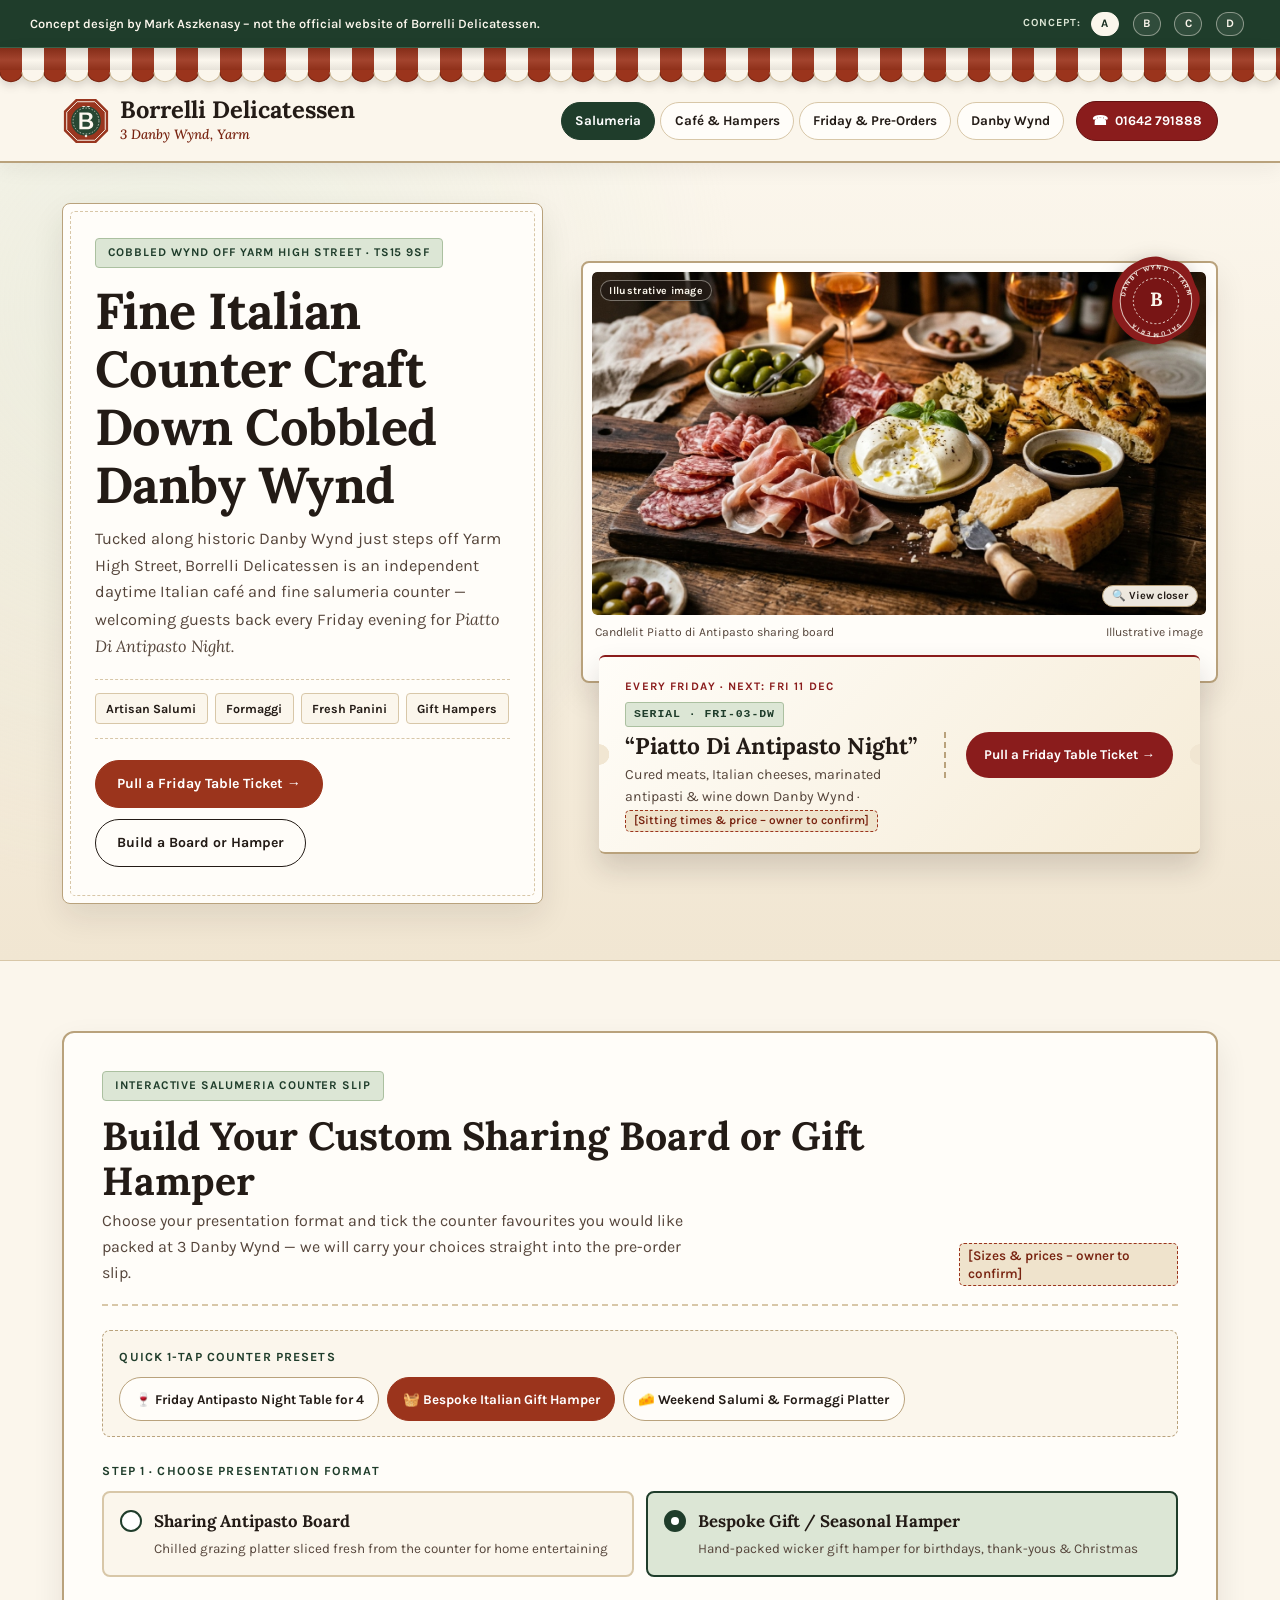
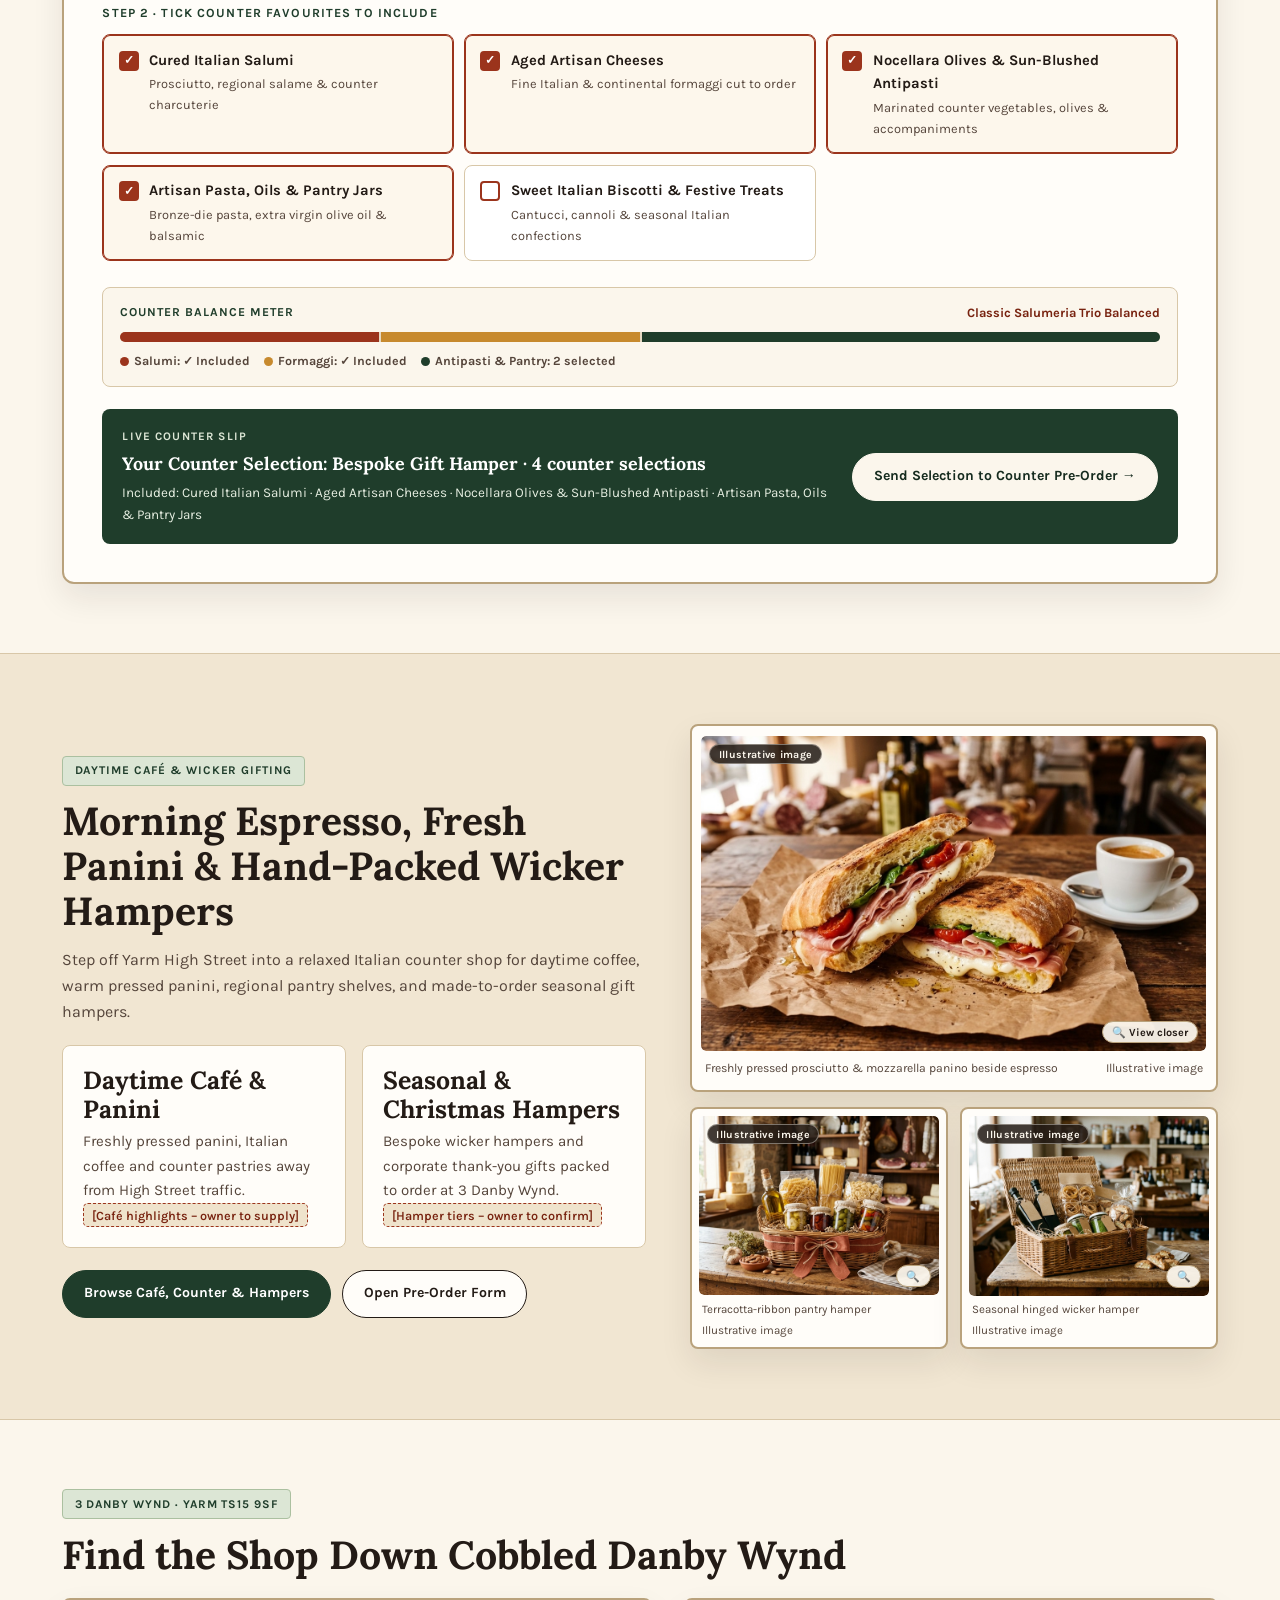
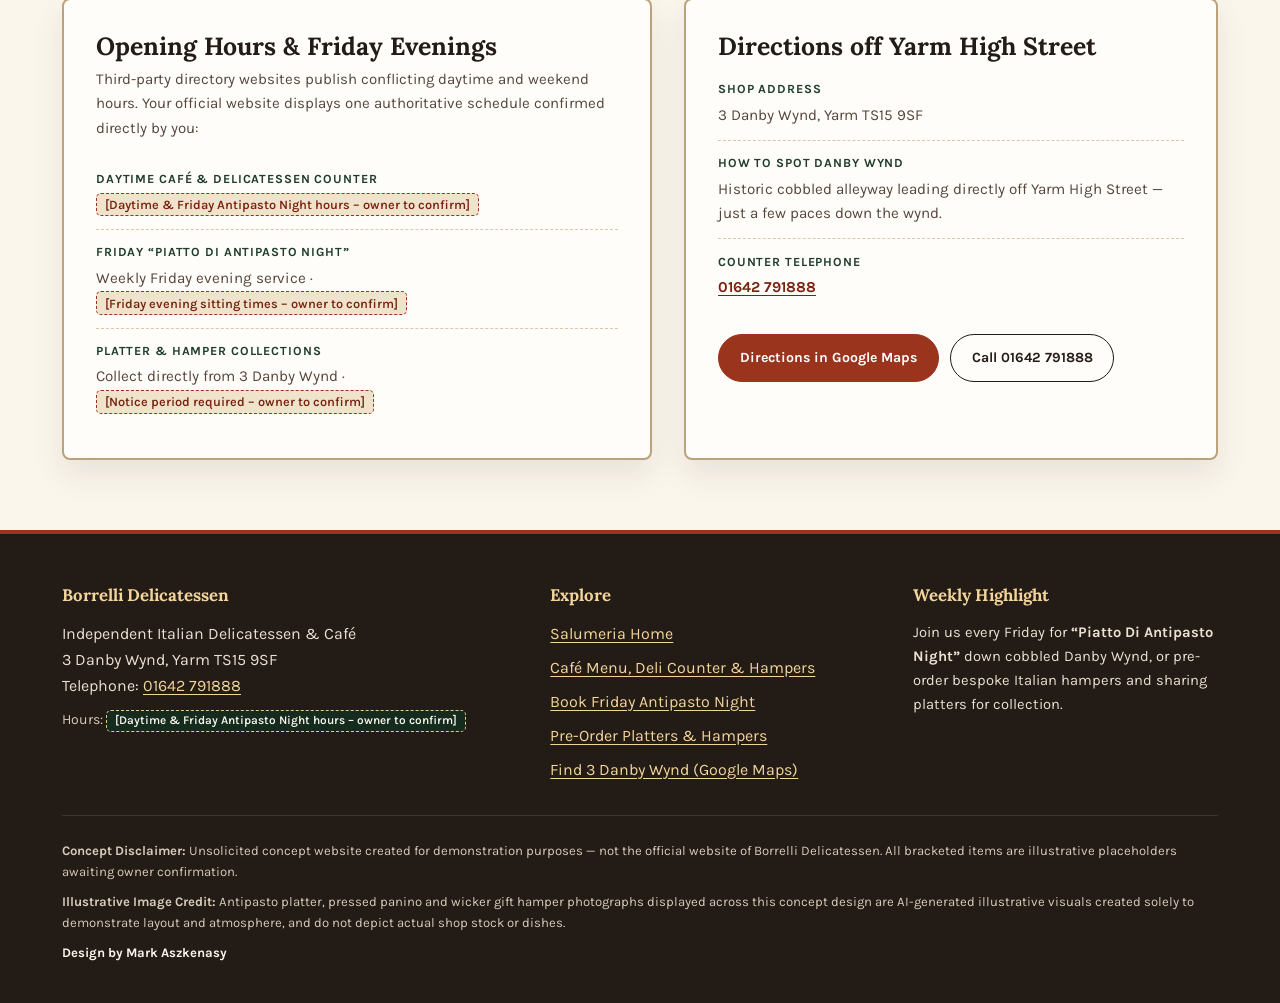
==== commit 31bf0cbd: "Add Concept D pill to the A, B and C switchers Co-Authored-By: Claude Fable 5.2 <noreply@anthropic.c" ====
--- a/index.html
+++ b/index.html
@@ -21,6 +21,7 @@
         <a class="concept-switcher__pill is-active" href="index.html" aria-current="page"><span>A</span></a>
         <a class="concept-switcher__pill" href="b/index.html"><span>B</span></a>
         <a class="concept-switcher__pill" href="c/index.html"><span>C</span></a>
+        <a class="concept-switcher__pill" href="d/index.html"><span>D</span></a>
       </nav>
     </div>
   </div>
